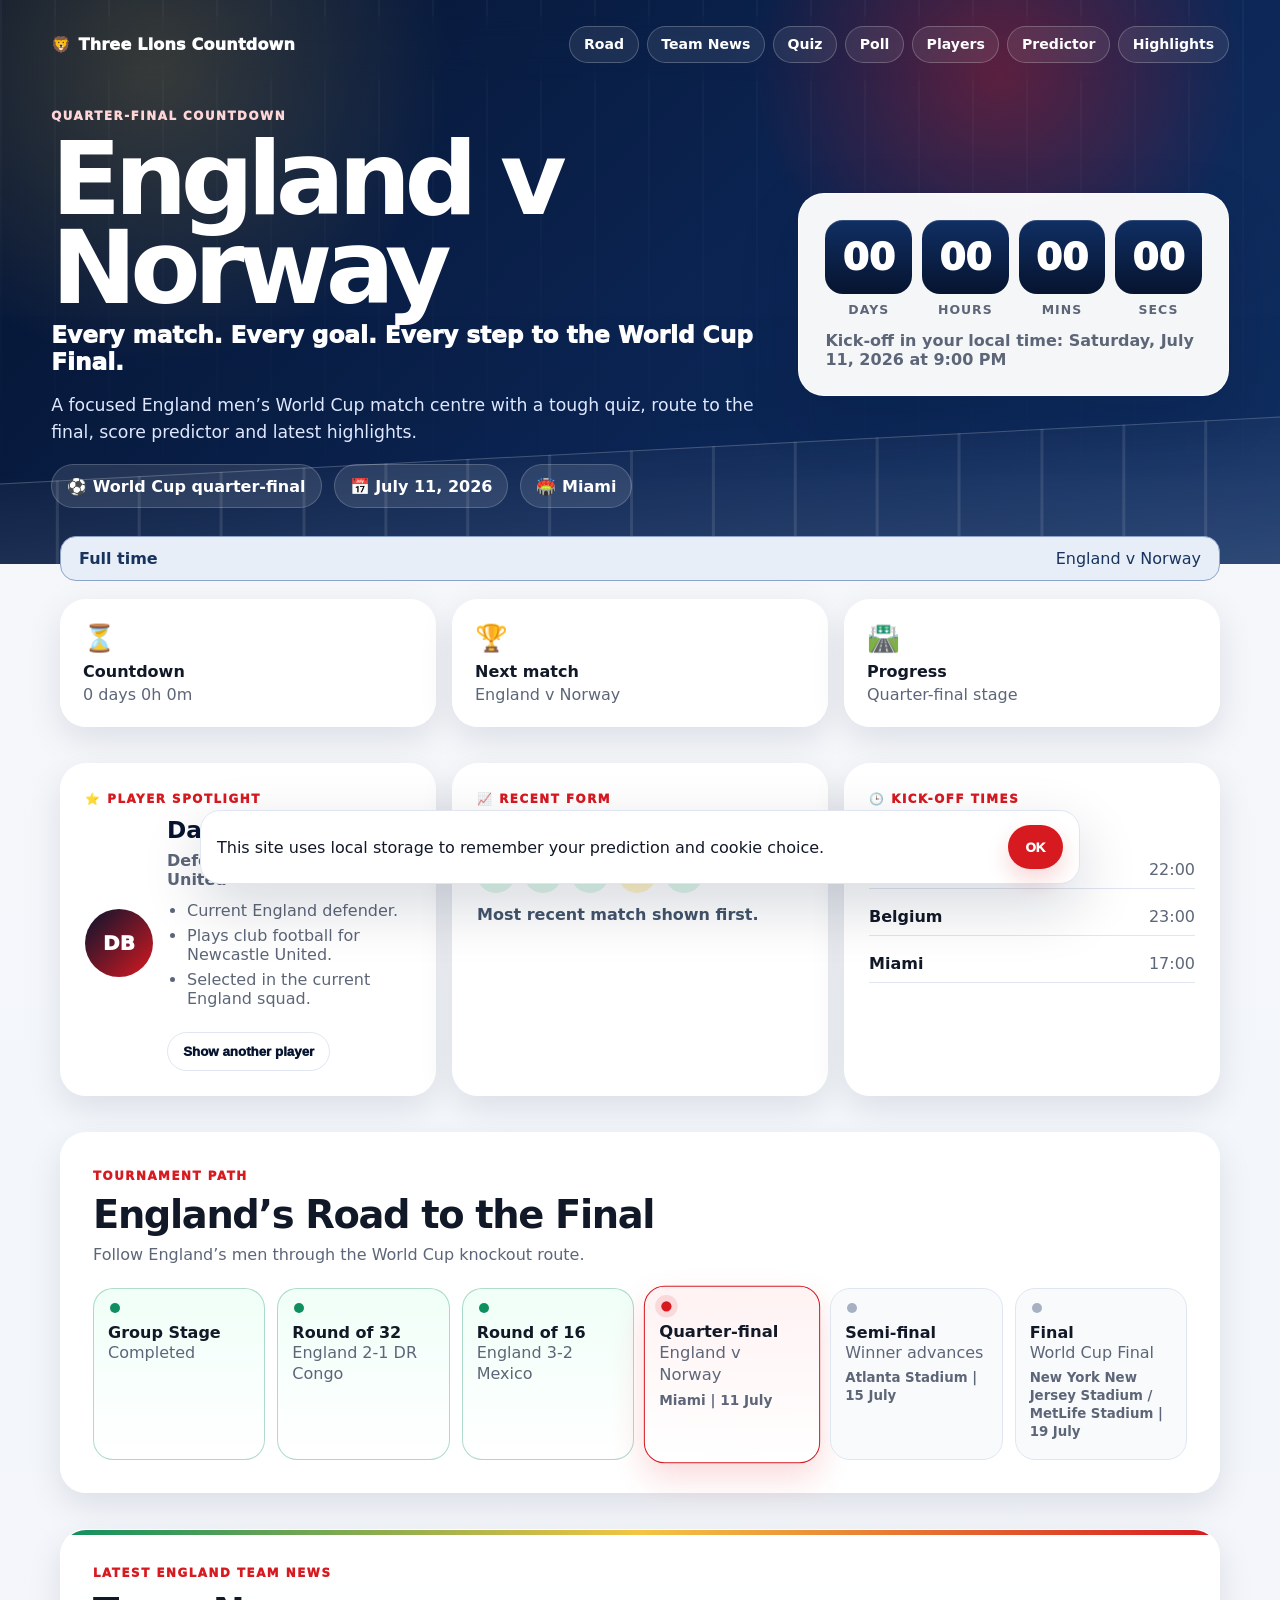
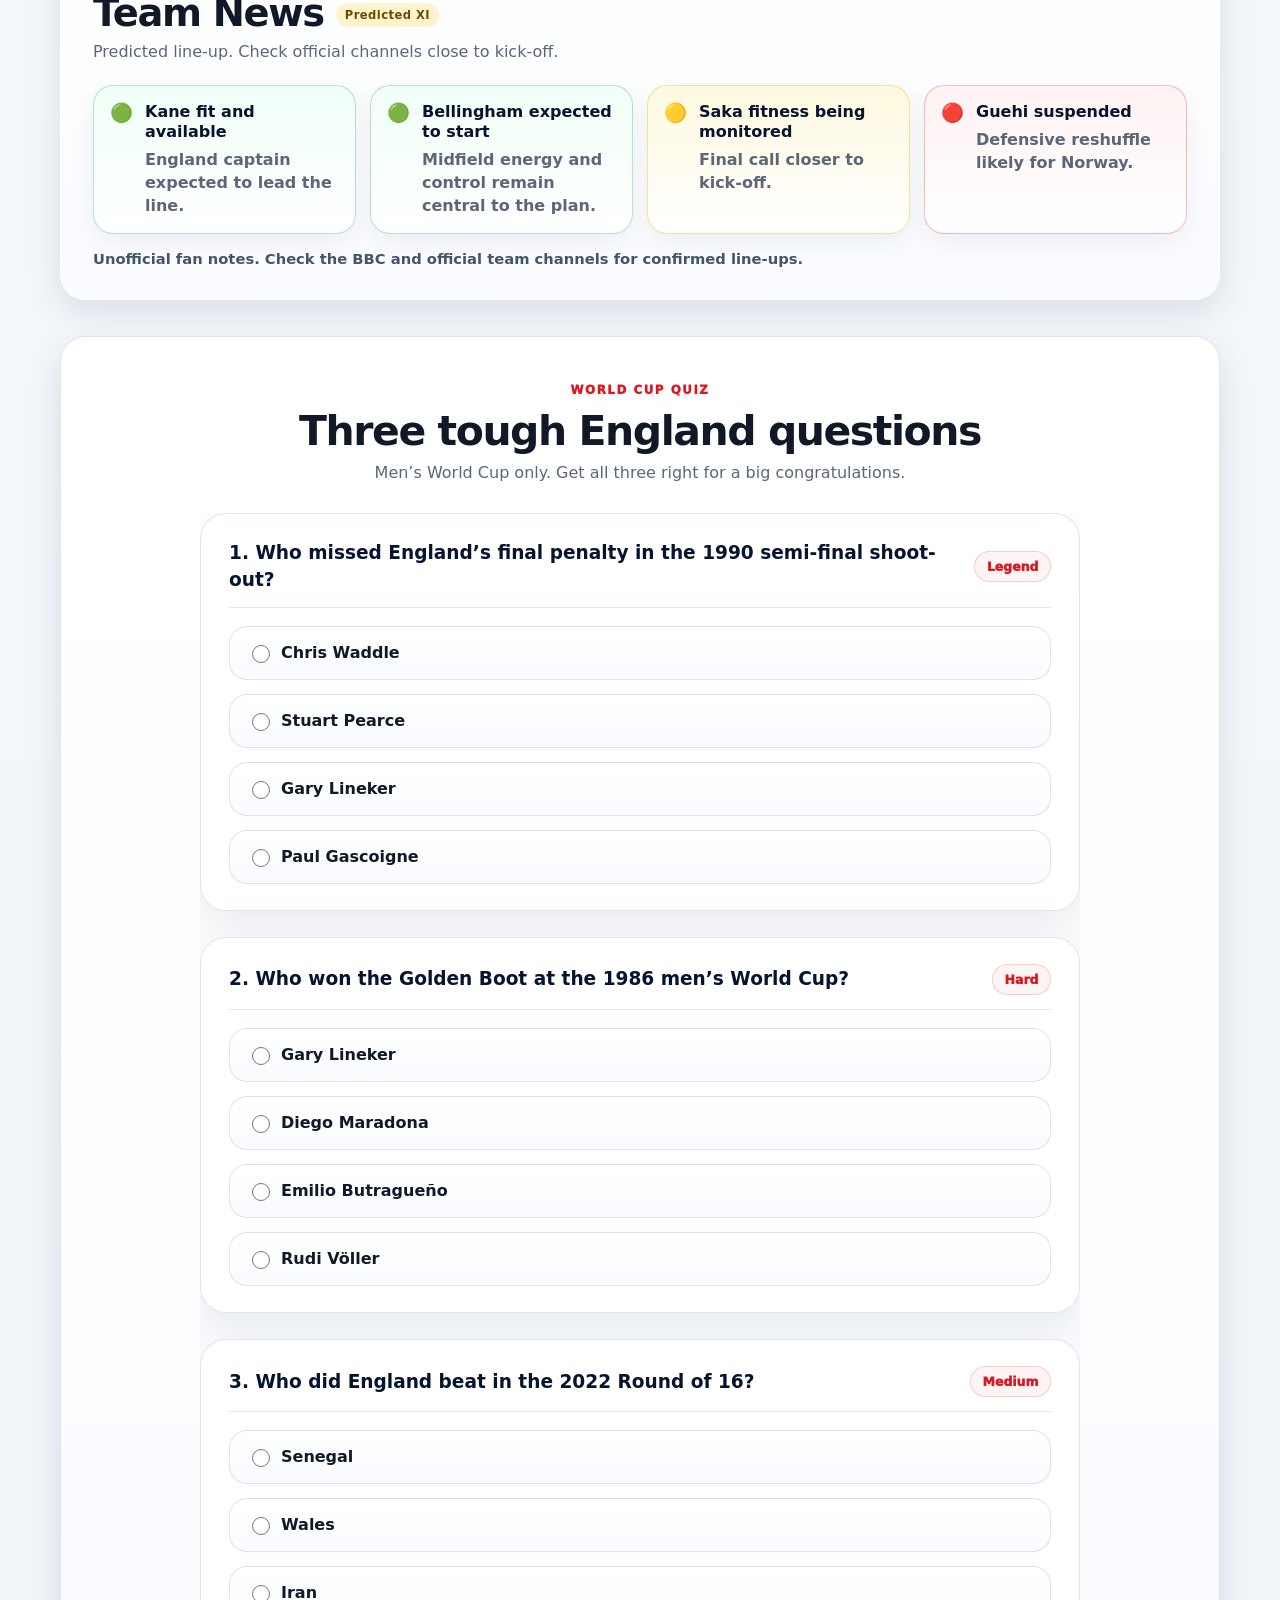
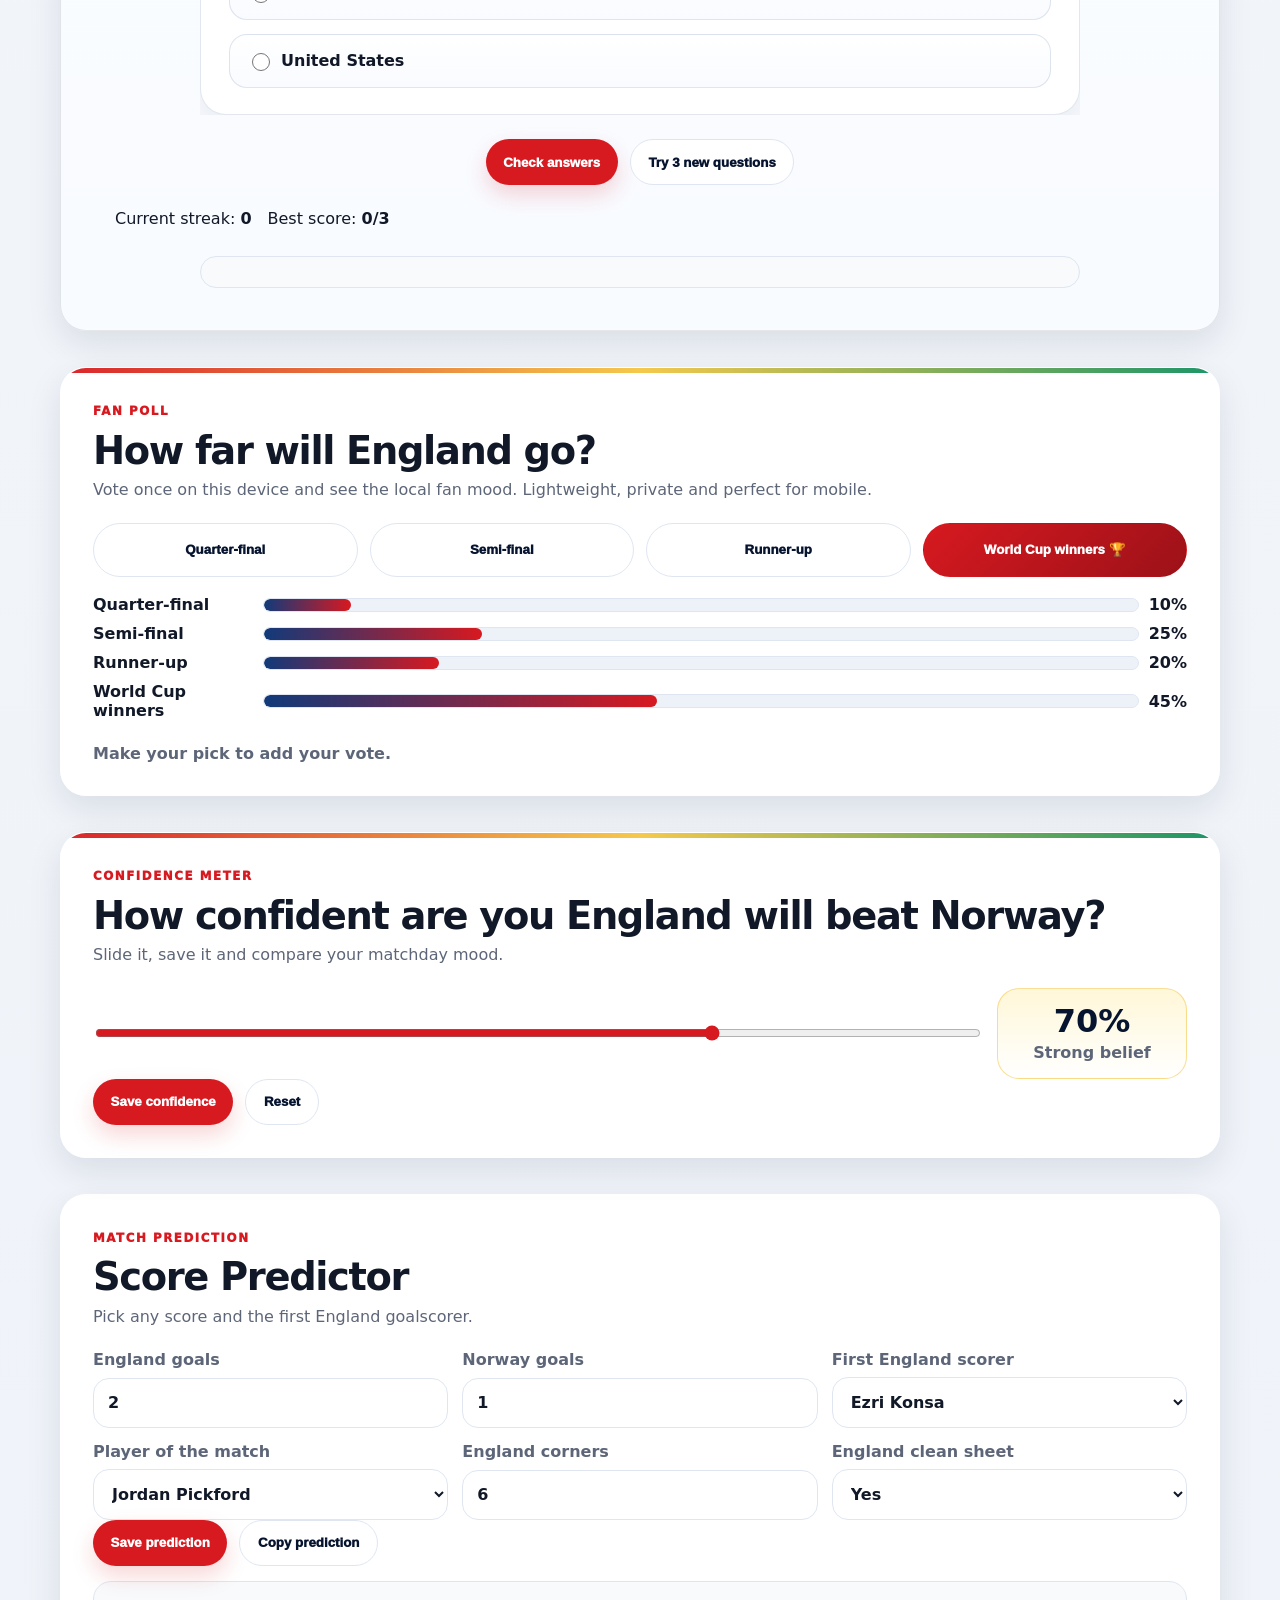
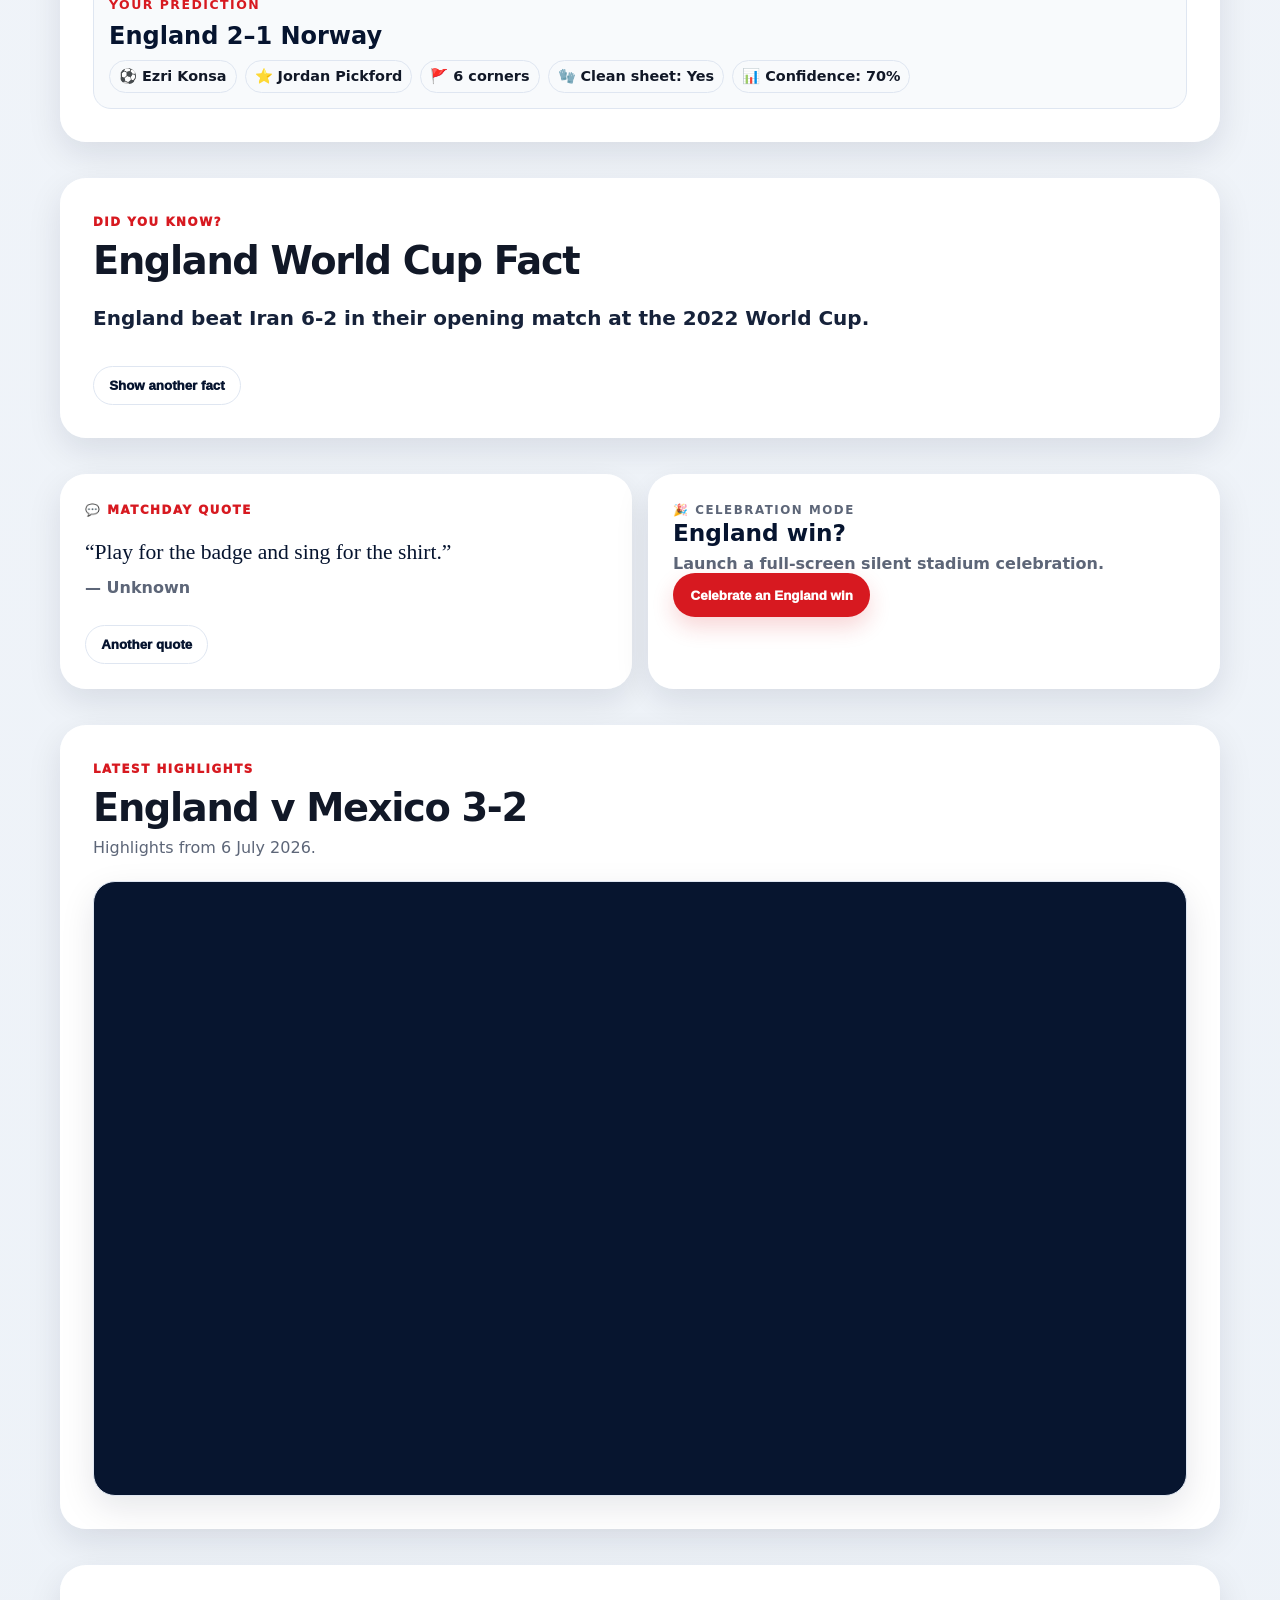
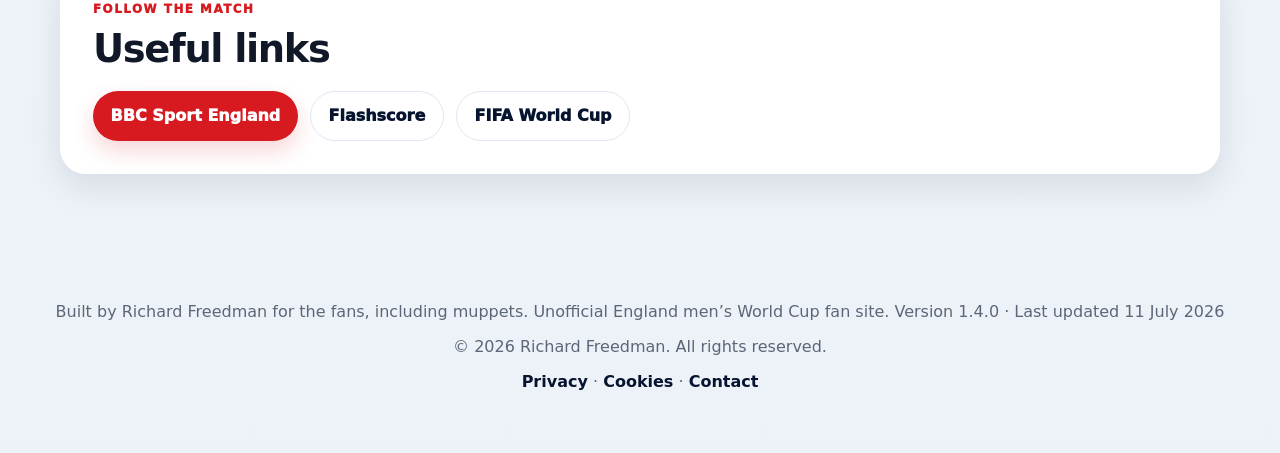
==== index.html @ 05dce046 "Add files via upload" ====
<!doctype html>
<html lang="en">
<head>
  <meta charset="utf-8" />
  <meta name="viewport" content="width=device-width, initial-scale=1, viewport-fit=cover" />
  <title>Three Lions Countdown | England Men’s World Cup Match Centre</title>
  <meta name="description" content="A fast England men’s World Cup match centre with countdown, road to the final, quiz, score predictor and official highlights." />
  <meta name="theme-color" content="#07152f" />
  <meta property="og:title" content="Three Lions Countdown" />
  <meta property="og:description" content="England men’s World Cup countdown, road to the final, quiz, score predictor and highlights." />
  <meta property="og:type" content="website" />
  <meta name="twitter:card" content="summary_large_image" />
  <meta name="keywords" content="England World Cup, Three Lions, England v Norway, World Cup countdown, England quiz" />
  <meta name="robots" content="index, follow" />
  <link rel="icon" href="favicon.svg" type="image/svg+xml">
  <link rel="stylesheet" href="style.css" />
</head>
<body>
  <a class="skip-link" href="#main">Skip to content</a>
  <div class="loader" id="loader" aria-hidden="true"><div><b>🦁 Three Lions Countdown</b><span>Loading matchday...</span></div></div>

  <header class="hero" id="top">
    <nav class="topbar" aria-label="Main navigation">
      <a class="brand" href="#top">🦁 <span>Three Lions Countdown</span></a>
      <button class="menu-toggle" id="menuToggle" aria-expanded="false" aria-controls="navLinks">Menu</button>
      <div class="nav-links" id="navLinks">
        <a href="#road">Road</a>
        <a href="#team-news">Team News</a>
        <a href="#quiz">Quiz</a>
        <a href="#fan-poll">Poll</a>
        <a href="#spotlight">Players</a>
        <a href="#predictor">Predictor</a>
        <a href="#highlights">Highlights</a>
      </div>
    </nav>
    <div class="hero-grid reveal">
      <section class="hero-copy">
        <p class="eyebrow" id="heroStage">Quarter-final countdown</p>
        <h1 id="heroMatch">England v Norway</h1>
        <p class="motto">Every match. Every goal. Every step to the World Cup Final.</p>
        <p class="lead">A focused England men’s World Cup match centre with a tough quiz, route to the final, score predictor and latest highlights.</p>
        <div class="meta-row" aria-label="Match information">
          <span id="metaCompetition">⚽ Quarter-final</span>
          <span id="metaDate">📅 11 July 2026</span>
          <span id="metaVenue">🏟️ Miami</span>
        </div>
      </section>
      <aside class="countdown-card" aria-label="Countdown to kick-off">
        <div class="countdown" id="countdown"><span>--</span><span>--</span><span>--</span><span>--</span></div>
        <div class="labels"><b>days</b><b>hours</b><b>mins</b><b>secs</b></div>
        <p id="kickoffLocal">Kick-off time loading...</p>
      </aside>
    </div>
  </header>

  <main id="main"><section id="matchStatusBanner" class="match-status-banner" aria-live="polite"><b id="matchStatusText">Match day</b><span id="matchStatusDetail">England v Norway</span></section>
    <section class="dashboard reveal" aria-label="World Cup dashboard">
      <article><span>⏳</span><b>Countdown</b><p id="dashCountdown">Loading...</p></article>
      <article><span>🏆</span><b>Next match</b><p id="dashMatch">England v Norway</p></article>
      <article><span>🛣️</span><b>Progress</b><p id="dashProgress">Quarter-final stage</p></article>
    </section>

    <section class="matchday-extras reveal" id="spotlight" aria-label="Matchday extras">
      <article class="mini-card spotlight-card">
        <p class="eyebrow">⭐ Player spotlight</p>
        <div class="spotlight-player"><div class="player-initials" id="spotlightInitials">HK</div><div class="spotlight-copy"><h2 id="spotlightName">Harry Kane</h2><p id="spotlightInfo">Captain and centre-forward.</p><ul id="spotlightFacts" class="spotlight-facts"></ul><button id="nextSpotlight" class="ghost small-btn">Show another player</button></div></div>
      </article>
      <article class="mini-card">
        <p class="eyebrow">📈 Recent form</p><h2>England’s last five</h2>
        <div class="form-row" id="recentForm" aria-label="England recent form"></div>
        <p class="small-note">Most recent match shown first.</p>
      </article>
      <article class="mini-card">
        <p class="eyebrow">🕒 Kick-off times</p><h2>Match time</h2>
        <div class="time-list"><span><b>United Kingdom</b>22:00</span><span><b>Belgium</b>23:00</span><span><b>Miami</b>17:00</span></div>
      </article>
    </section>

    <section class="card road reveal" id="road">
      <div class="section-head"><p class="eyebrow">Tournament path</p><h2>England’s Road to the Final</h2><p>Follow England’s men through the World Cup knockout route.</p></div>
      <div class="journey" id="journey"></div>
    </section>

    <section class="card team-news reveal" id="team-news">
      <div class="section-head"><p class="eyebrow">Latest England Team News</p><h2>Team News <span id="lineupBadge" class="lineup-badge predicted">Predicted XI</span></h2><p id="lineupUpdated">Quick matchday notes for England supporters.</p></div>
      <div class="news-grid" id="teamNewsList" aria-live="polite"></div>
      <p class="news-disclaimer">Unofficial fan notes. Check the BBC and official team channels for confirmed line-ups.</p>
    </section>

    <section class="card quiz reveal" id="quiz">
      <div class="section-head"><p class="eyebrow">World Cup quiz</p><h2>Three tough England questions</h2><p>Men’s World Cup only. Get all three right for a big congratulations.</p></div>
      <div id="quizContainer" class="quiz-list" aria-live="polite"></div>
      <div class="button-row"><button id="checkQuiz">Check answers</button><button id="newQuiz" class="ghost">Try 3 new questions</button></div>
      <div class="quiz-stats"><span>Current streak: <b id="quizStreak">0</b></span><span>Best score: <b id="quizBest">0/3</b></span></div><div id="quizResult" class="result" role="status"></div>
    </section>

    <section class="card poll-card reveal" id="fan-poll">
      <div class="section-head"><p class="eyebrow">Fan poll</p><h2>How far will England go?</h2><p>Vote once on this device and see the local fan mood. Lightweight, private and perfect for mobile.</p></div>
      <div class="poll-options" id="pollOptions" role="group" aria-label="How far will England go poll">
        <button type="button" class="poll-option" data-choice="Quarter-final">Quarter-final</button>
        <button type="button" class="poll-option" data-choice="Semi-final">Semi-final</button>
        <button type="button" class="poll-option" data-choice="Runner-up">Runner-up</button>
        <button type="button" class="poll-option winner" data-choice="World Cup winners">World Cup winners 🏆</button>
      </div>
      <div class="poll-results" id="pollResults" aria-live="polite"></div>
    </section>

    <section class="card confidence-card reveal" id="confidence">
      <div class="section-head"><p class="eyebrow">Confidence meter</p><h2>How confident are you England will beat Norway?</h2><p>Slide it, save it and compare your matchday mood.</p></div>
      <div class="confidence-wrap">
        <input id="confidenceSlider" type="range" min="0" max="100" value="70" aria-label="England confidence percentage">
        <div class="confidence-readout"><strong id="confidenceValue">70%</strong><span id="confidenceLabel">Strong belief</span></div>
      </div>
      <div class="button-row"><button id="saveConfidence" type="button">Save confidence</button><button id="resetConfidence" type="button" class="ghost">Reset</button></div>
    </section>

    <section class="card predictor reveal" id="predictor">
      <div class="section-head"><p class="eyebrow">Match prediction</p><h2>Score Predictor</h2><p>Pick any score and the first England goalscorer.</p></div>
      <div class="predictor-grid">
        <label>England goals<input id="engScore" type="number" min="0" max="20" value="2" inputmode="numeric"></label>
        <label>Norway goals<input id="norScore" type="number" min="0" max="20" value="1" inputmode="numeric"></label>
        <label>First England scorer<select id="firstScorer"></select></label>
        <label>Player of the match<select id="playerOfMatch"></select></label>
        <label>England corners<input id="engCorners" type="number" min="0" max="30" value="6" inputmode="numeric"></label>
        <label>England clean sheet<select id="cleanSheet"><option value="Yes">Yes</option><option value="No">No</option></select></label>
      </div>
      <div class="button-row"><button id="savePrediction">Save prediction</button><button id="copyPrediction" class="ghost">Copy prediction</button></div>
      <div class="summary prediction-card" id="predictionSummary" aria-live="polite">Make your prediction above.</div>
    </section>

    <section class="card facts reveal" id="fact"><div class="section-head"><p class="eyebrow">Did you know?</p><h2>England World Cup Fact</h2></div><p id="factText"></p><button id="newFact" class="ghost small-btn">Show another fact</button></section>

    <section class="two-card-row reveal" aria-label="Fan extras">
      <article class="mini-card quote-card"><p class="eyebrow">💬 Matchday quote</p><blockquote id="matchQuote">“Football is nothing without fans.”</blockquote><p id="quoteAttribution" class="quote-attribution">— Matt Busby</p><button id="newQuote" class="ghost small-btn">Another quote</button></article>
      <article class="mini-card celebration-mode"><p class="eyebrow">🎉 Celebration mode</p><h2>England win?</h2><p>Launch a full-screen silent stadium celebration.</p><button id="winConfetti">Celebrate an England win</button></article>
    </section>

    <section class="card highlights reveal" id="highlights">
      <div class="section-head"><p class="eyebrow">Latest highlights</p><h2 id="highlightTitle">England v Mexico 3-2</h2><p id="highlightSubtitle">Highlights from 6 July 2026.</p></div>
      <div class="video-wrap" id="videoWrap"></div>
    </section>

    <section class="card links reveal"><div class="section-head"><p class="eyebrow">Follow the match</p><h2>Useful links</h2></div><div class="cta-row"><a id="bbcLink" href="https://www.bbc.com/sport/football/teams/england" target="_blank" rel="noopener">BBC Sport England</a><a id="flashscoreLink" class="secondary" href="https://www.flashscore.com/football/" target="_blank" rel="noopener">Flashscore</a><a id="fifaLink" class="secondary" href="https://www.fifa.com/en/tournaments/mens/worldcup/canadamexicousa2026" target="_blank" rel="noopener">FIFA World Cup</a></div></section>
  </main>

  <button class="back-top" id="backTop" aria-label="Back to top">↑</button>
  <footer><p>Built by Richard Freedman for the fans, including muppets. Unofficial England men’s World Cup fan site. <span id="versionText">Version 1.0</span></p><p class="copyright">© 2026 Richard Freedman. All rights reserved.</p><p class="footer-links"><a href="privacy.html">Privacy</a> · <a href="cookies.html">Cookies</a> · <a href="contact.html">Contact</a></p></footer>
  <div class="celebration" id="celebration" role="dialog" aria-modal="true" aria-labelledby="celebrationTitle"><div class="stadium-lights"></div><div class="flag flag-left">🏴</div><div class="flag flag-right">🏴</div><div class="fireworks" aria-hidden="true"><i></i><i></i><i></i><i></i></div><div class="celebration-card"><div class="crest-burst">🦁</div><div class="big trophy-rise">🏆</div><h2 id="celebrationTitle">ENGLAND WIN!</h2><p>Three Lions roar on.</p><div class="sparkle-row">✦ ✧ ✦ ✧ ✦</div><button id="closeCelebration">Close celebration</button></div></div>
  <div class="cookie" id="cookie"><span>This site uses local storage to remember your prediction and cookie choice.</span><button id="acceptCookie">OK</button></div>
  <script>window.addEventListener('load',()=>setTimeout(()=>document.getElementById('loader')?.classList.add('hide'),1200));setTimeout(()=>document.getElementById('loader')?.classList.add('hide'),5000);</script>
  <script src="config.js"></script>
  <script src="quiz-data.js"></script>
  <script src="content-data.js"></script>
  <script src="app.js" defer></script>
</body>
</html>
---- style.css ----
:root{
  --navy:#06142f;--navy2:#0b2452;--blue:#113a7a;--red:#d71920;--gold:#f4c542;--green:#0f8f5f;
  --paper:#f5f7fb;--paper2:#edf2f8;--ink:#111827;--muted:#5d6678;--card:#ffffff;--line:#dfe6f1;
  --shadow:0 22px 60px rgba(6,20,47,.16);--soft:0 12px 34px rgba(6,20,47,.10);--radius:26px;
}
*{box-sizing:border-box}html{scroll-behavior:smooth}body{margin:0;font-family:Inter,ui-sans-serif,system-ui,-apple-system,Segoe UI,Roboto,Arial,sans-serif;background:linear-gradient(180deg,var(--paper),var(--paper2));color:var(--ink);text-rendering:optimizeLegibility;overflow-x:hidden}a{color:inherit}.skip-link{position:absolute;left:-999px;top:10px;background:#fff;color:#000;padding:10px 14px;border-radius:12px;z-index:500}.skip-link:focus{left:10px}.loader{position:fixed;inset:0;z-index:300;background:radial-gradient(circle at 50% 30%,#173b7b,var(--navy) 58%);color:#fff;display:grid;place-items:center;transition:opacity .35s ease}.loader.hide{opacity:0;pointer-events:none}.loader div{text-align:center;display:grid;gap:.5rem}.loader b{font-size:1.5rem}.loader span{color:#d8e4ff}.hero{position:relative;isolation:isolate;color:#fff;padding:16px clamp(16px,4vw,62px) 56px;background:radial-gradient(circle at 78% 12%,rgba(215,25,32,.40),transparent 22%),radial-gradient(circle at 12% 12%,rgba(244,197,66,.20),transparent 24%),linear-gradient(135deg,var(--navy),var(--navy2) 55%,#102f63);overflow:hidden}.hero:before{content:"";position:absolute;inset:0;z-index:-2;background:linear-gradient(to top,rgba(0,0,0,.25),transparent 45%),repeating-linear-gradient(90deg,rgba(255,255,255,.035) 0 2px,transparent 2px 54px);mask-image:linear-gradient(#000,transparent 86%)}.hero:after{content:"";position:absolute;left:-5%;right:-5%;bottom:-42px;height:155px;z-index:-1;background:linear-gradient(0deg,rgba(255,255,255,.13),rgba(255,255,255,.03)),repeating-linear-gradient(90deg,transparent 0 38px,rgba(255,255,255,.10) 38px 41px,transparent 41px 82px);transform:skewY(-3deg);border-top:1px solid rgba(255,255,255,.12)}.topbar{position:sticky;top:0;z-index:80;display:flex;align-items:center;justify-content:space-between;gap:16px;padding:10px 0 18px;backdrop-filter:blur(12px)}.brand{text-decoration:none;font-weight:950;letter-spacing:.2px;display:flex;align-items:center;gap:.45rem}.brand span{white-space:nowrap}.nav-links{display:flex;align-items:center;gap:8px}.nav-links a{font-size:.88rem;font-weight:900;text-decoration:none;padding:.58rem .85rem;border-radius:999px;border:1px solid rgba(255,255,255,.22);background:rgba(255,255,255,.08);transition:.18s}.nav-links a:hover{background:rgba(255,255,255,.18);transform:translateY(-1px)}.menu-toggle{display:none;border:1px solid rgba(255,255,255,.2);background:rgba(255,255,255,.10);color:#fff;box-shadow:none;padding:.65rem .85rem}.hero-grid{display:grid;grid-template-columns:minmax(0,1.25fr) minmax(290px,.75fr);gap:30px;align-items:stretch;position:relative;z-index:3}.hero-copy{padding-top:24px}.eyebrow{display:inline-block;margin:0 0 .55rem;text-transform:uppercase;letter-spacing:.13em;font-size:.74rem;font-weight:950;color:var(--red)}.hero .eyebrow{color:#ffd6d8}.hero h1{margin:.15rem 0 .55rem;font-size:clamp(2.65rem,8vw,6.8rem);line-height:.87;letter-spacing:-.065em}.motto{margin:0 0 .45rem;font-weight:950;font-size:clamp(1.05rem,2.2vw,1.45rem)}.lead{max-width:750px;color:#dfe8ff;font-size:1.08rem;line-height:1.58}.meta-row,.cta-row,.button-row{display:flex;gap:12px;flex-wrap:wrap}.meta-row span{background:rgba(255,255,255,.11);border:1px solid rgba(255,255,255,.18);border-radius:999px;padding:.74rem .94rem;font-weight:800}.countdown-card,.card,.dashboard article{background:rgba(255,255,255,.96);color:var(--ink);border-radius:var(--radius);box-shadow:var(--shadow);border:1px solid rgba(255,255,255,.75)}.countdown-card{padding:26px;align-self:center}.countdown{display:grid;grid-template-columns:repeat(4,1fr);gap:10px}.countdown span{display:grid;place-items:center;min-height:74px;border-radius:18px;background:linear-gradient(180deg,#102f63,#06142f);color:#fff;font-weight:950;font-size:clamp(1.6rem,4vw,2.35rem);font-variant-numeric:tabular-nums;box-shadow:inset 0 1px 0 rgba(255,255,255,.16)}.labels{display:grid;grid-template-columns:repeat(4,1fr);gap:10px;text-align:center;margin-top:8px;color:var(--muted);font-size:.78rem;text-transform:uppercase;letter-spacing:.08em}.countdown-card p{margin:.9rem 0 0;color:var(--muted);font-weight:700}main{width:min(1160px,calc(100% - 32px));margin:-28px auto 60px;position:relative;z-index:8}.dashboard{display:grid;grid-template-columns:repeat(3,1fr);gap:16px;margin-bottom:18px}.dashboard article{padding:22px;box-shadow:var(--soft)}.dashboard span{font-size:1.65rem}.dashboard b{display:block;margin:.45rem 0 .25rem}.dashboard p{margin:0;color:var(--muted)}.card{padding:clamp(20px,3vw,32px);margin:18px 0;box-shadow:var(--soft)}.section-head{margin-bottom:20px}.section-head h2{margin:.05rem 0 .35rem;font-size:clamp(1.55rem,3vw,2.45rem);letter-spacing:-.035em}.section-head p:last-child{margin:.2rem 0 0;color:var(--muted);line-height:1.55}.journey{display:grid;grid-template-columns:repeat(6,1fr);gap:12px}.journey div{position:relative;padding:18px 14px;border-radius:20px;background:#f8fafc;border:1px solid var(--line);min-height:118px}.journey div:before{content:"";position:absolute;left:16px;top:14px;width:10px;height:10px;border-radius:999px;background:#a7b1c2}.journey .done{border-color:rgba(15,143,95,.32);background:linear-gradient(180deg,#f0fff8,#fff)}.journey .done:before{background:var(--green)}.journey .live{border-color:rgba(215,25,32,.38);background:linear-gradient(180deg,#fff2f3,#fff)}.journey .live:before{background:var(--red);box-shadow:0 0 0 6px rgba(215,25,32,.12)}.journey b{display:block;margin-top:16px}.journey span,.journey small{display:block;color:var(--muted);line-height:1.35}.journey small{margin-top:6px;font-weight:800}.quiz-list{display:grid;gap:16px}.question{padding:18px;border:1px solid var(--line);border-radius:22px;background:#fbfcff}.q-head{display:flex;justify-content:space-between;gap:12px;align-items:flex-start}.q-head strong{font-size:1.02rem;line-height:1.35}.badge{flex:0 0 auto;border-radius:999px;padding:.35rem .6rem;background:#eef2ff;color:var(--blue);font-size:.78rem;font-weight:950}.options{display:grid;grid-template-columns:repeat(2,minmax(0,1fr));gap:10px;margin-top:14px}.option{display:flex;align-items:center;gap:8px;padding:12px;border:1px solid var(--line);border-radius:15px;background:#fff;cursor:pointer;transition:.16s}.option:hover{transform:translateY(-1px);box-shadow:0 8px 18px rgba(6,20,47,.07)}.option input{accent-color:var(--red)}.reviewed .option.correct{border-color:rgba(15,143,95,.45);background:#effdf7}.reviewed .option.wrong{border-color:rgba(215,25,32,.48);background:#fff0f1}.explanation{display:none;margin:12px 0 0;color:var(--muted);line-height:1.5}.reviewed .explanation{display:block}.result,.summary{margin-top:15px;border-radius:18px;background:#f8fafc;border:1px solid var(--line);padding:15px;font-weight:850}.predictor-grid{display:grid;grid-template-columns:repeat(3,1fr);gap:14px}.predictor-grid label{display:grid;gap:8px;font-weight:900;color:var(--muted)}input,select{width:100%;border:1px solid var(--line);border-radius:16px;padding:14px;font:inherit;background:#fff;color:var(--ink)}button,.cta-row a{border:0;border-radius:999px;background:var(--red);color:#fff;padding:.9rem 1.1rem;font-weight:950;text-decoration:none;cursor:pointer;box-shadow:0 10px 22px rgba(215,25,32,.18);transition:transform .18s,box-shadow .18s,background .18s}button:hover,.cta-row a:hover{transform:translateY(-1px);box-shadow:0 14px 30px rgba(6,20,47,.16)}button.ghost,.cta-row .secondary{background:#fff;color:var(--navy);border:1px solid var(--line);box-shadow:none}.small-btn{padding:.68rem .95rem;margin-top:12px}.facts #factText{font-size:1.25rem;line-height:1.55;font-weight:850;color:#16223a}.video-wrap{position:relative;overflow:hidden;border-radius:22px;background:#07152f;border:1px solid var(--line);box-shadow:var(--soft);aspect-ratio:16/9}.video-wrap iframe{position:absolute;inset:0;width:100%;height:100%;border:0}.links .cta-row a{display:inline-flex;align-items:center;justify-content:center}.back-top{position:fixed;right:18px;bottom:88px;z-index:70;width:44px;height:44px;border-radius:999px;padding:0;display:none}.back-top.show{display:block}.cookie{position:fixed;left:18px;right:18px;bottom:16px;z-index:90;display:flex;align-items:center;justify-content:space-between;gap:14px;max-width:880px;margin:auto;background:#fff;border:1px solid var(--line);box-shadow:var(--shadow);border-radius:20px;padding:14px 16px}.cookie.hide{display:none}.celebration{position:fixed;inset:0;z-index:200;display:none;place-items:center;background:rgba(6,20,47,.72);backdrop-filter:blur(8px);padding:18px}.celebration.show{display:grid}.celebration-card{background:linear-gradient(180deg,#fff7d8,#fff);border:1px solid rgba(244,197,66,.6);border-radius:32px;box-shadow:var(--shadow);padding:34px;text-align:center;max-width:460px}.celebration-card .big{font-size:4rem}.celebration-card h2{font-size:2rem;margin:.2rem 0;color:var(--navy)}footer{text-align:center;color:var(--muted);padding:34px 18px 46px}.reveal{opacity:0;transform:translateY(14px);transition:opacity .5s ease,transform .5s ease}.reveal.in{opacity:1;transform:none}@media (prefers-reduced-motion:reduce){*{scroll-behavior:auto!important;transition:none!important;animation:none!important}.reveal{opacity:1;transform:none}}@media (max-width:900px){.hero-grid{grid-template-columns:1fr}.countdown-card{max-width:560px}.dashboard{grid-template-columns:1fr}.journey{grid-template-columns:repeat(2,1fr)}.predictor-grid{grid-template-columns:1fr}.options{grid-template-columns:1fr}.nav-links{display:none;position:absolute;right:0;top:58px;min-width:210px;flex-direction:column;align-items:stretch;background:rgba(6,20,47,.94);border:1px solid rgba(255,255,255,.16);border-radius:18px;padding:10px}.nav-links.open{display:flex}.menu-toggle{display:inline-flex}.hero h1{letter-spacing:-.055em}}@media (max-width:560px){body{background:#f6f8fc}.hero{padding-left:16px;padding-right:16px}.brand span{font-size:.92rem}.hero h1{font-size:3rem}.lead{font-size:1rem}.meta-row span{width:100%;border-radius:18px}.countdown-card{padding:18px;border-radius:22px}.countdown{gap:6px}.countdown span{min-height:58px;font-size:1.35rem;border-radius:14px}.labels{gap:6px;font-size:.65rem}main{width:calc(100% - 22px);margin-top:-18px}.card{border-radius:22px;padding:18px}.journey{grid-template-columns:1fr}.q-head{display:grid}.button-row{display:grid}.button-row button,.cta-row a{width:100%}.cookie{display:grid}.topbar{padding-bottom:10px}.section-head h2{font-size:1.55rem}}
.footer-links a{color:var(--navy);font-weight:850;text-decoration:none}.footer-links a:hover{text-decoration:underline}


/* Version 2 polish: mobile quiz fix, poll and confidence slider */
.poll-card,.confidence-card{position:relative;overflow:hidden}.poll-card:before,.confidence-card:before{content:"";position:absolute;inset:0 0 auto;height:5px;background:linear-gradient(90deg,var(--red),var(--gold),var(--green));opacity:.95}.poll-options{display:grid;grid-template-columns:repeat(4,minmax(0,1fr));gap:12px}.poll-option{width:100%;min-height:54px;white-space:normal;line-height:1.18;border:1px solid var(--line);background:#fff;color:var(--navy);box-shadow:none}.poll-option.winner{background:linear-gradient(135deg,var(--red),#9c1118);color:#fff;border-color:transparent}.poll-option.selected{outline:3px solid rgba(244,197,66,.55);transform:translateY(-1px)}.poll-results{display:grid;gap:10px;margin-top:18px}.poll-row{display:grid;grid-template-columns:minmax(104px,160px) 1fr auto;align-items:center;gap:10px;font-weight:900}.poll-bar{height:14px;background:#edf2f8;border-radius:999px;overflow:hidden;border:1px solid var(--line)}.poll-fill{height:100%;width:0;background:linear-gradient(90deg,var(--blue),var(--red));border-radius:999px;transition:width .35s ease}.poll-note{margin:14px 0 0;color:var(--muted);font-weight:800}.confidence-wrap{display:grid;grid-template-columns:1fr minmax(130px,190px);gap:18px;align-items:center}.confidence-wrap input[type=range]{padding:0;accent-color:var(--red);height:34px}.confidence-readout{display:grid;place-items:center;text-align:center;background:linear-gradient(180deg,#fff7d8,#fff);border:1px solid rgba(244,197,66,.55);border-radius:22px;padding:16px}.confidence-readout strong{font-size:2rem;color:var(--navy);line-height:1}.confidence-readout span{margin-top:6px;color:var(--muted);font-weight:900}.question,.option,.option span,.q-head strong{min-width:0;overflow-wrap:anywhere;word-break:normal}.option{align-items:flex-start}.option span{line-height:1.35}.quiz-list{max-width:100%;overflow:hidden}.card{max-width:100%}@media (hover:hover){.card:hover{box-shadow:0 16px 42px rgba(6,20,47,.12)}}@media (max-width:900px){.poll-options{grid-template-columns:repeat(2,minmax(0,1fr))}.confidence-wrap{grid-template-columns:1fr}.poll-row{grid-template-columns:1fr}.poll-row > span:last-child{justify-self:start}.poll-bar{height:16px}}@media (max-width:560px){html,body{max-width:100%;overflow-x:hidden}.quiz .section-head,.question,.options,.option{max-width:100%}.question{padding:14px;border-radius:18px}.q-head{gap:8px}.q-head strong{font-size:.98rem;line-height:1.35}.badge{width:max-content}.options{grid-template-columns:1fr!important;gap:9px}.option{width:100%;white-space:normal;padding:12px 11px;border-radius:14px}.option input{width:auto;flex:0 0 auto;margin-top:.12rem}.button-row{gap:10px}.poll-options{grid-template-columns:1fr}.poll-option{min-height:52px}.confidence-readout strong{font-size:1.7rem}.footer-links{line-height:1.9}}

/* Version 1.1 Team News + final responsive polish */
.team-news{position:relative;overflow:hidden;background:linear-gradient(180deg,#ffffff,#f9fbff)}
.team-news:before{content:"";position:absolute;left:0;right:0;top:0;height:5px;background:linear-gradient(90deg,var(--green),var(--gold),var(--red))}
.team-news code{background:#eef2f8;border:1px solid var(--line);border-radius:8px;padding:.12rem .35rem;font-size:.92em}
.news-grid{display:grid;grid-template-columns:repeat(4,minmax(0,1fr));gap:14px}
.news-item{display:grid;grid-template-columns:auto 1fr;gap:12px;align-items:flex-start;padding:16px;border:1px solid var(--line);border-radius:20px;background:#fff;box-shadow:0 8px 24px rgba(6,20,47,.06);min-width:0}
.news-item.green{border-color:rgba(15,143,95,.28);background:linear-gradient(180deg,#f1fff8,#fff)}
.news-item.amber{border-color:rgba(244,197,66,.5);background:linear-gradient(180deg,#fff9df,#fff)}
.news-item.red{border-color:rgba(215,25,32,.28);background:linear-gradient(180deg,#fff2f3,#fff)}
.news-icon{font-size:1.15rem;line-height:1.2}
.news-item b{display:block;color:var(--navy);line-height:1.25;overflow-wrap:anywhere}
.news-item p{margin:.35rem 0 0;color:var(--muted);line-height:1.45;font-weight:750}
.news-disclaimer{margin:16px 0 0;color:var(--muted);font-size:.92rem;font-weight:800}
@media (min-width:901px){main{display:grid;grid-template-columns:1fr;gap:0}.card{scroll-margin-top:18px}.team-news + .quiz{margin-top:18px}}
@media (max-width:1100px){.news-grid{grid-template-columns:repeat(2,minmax(0,1fr))}}
@media (max-width:560px){.news-grid{grid-template-columns:1fr}.news-item{border-radius:17px;padding:14px}.team-news code{display:inline-block;margin-top:4px}.section-head p:last-child{font-size:.96rem}.hero{min-height:auto;padding-bottom:74px}.hero-copy,.countdown-card{width:100%}.nav-links a{padding:.72rem .9rem}.dashboard article{border-radius:20px}.cta-row{display:grid;grid-template-columns:1fr;gap:10px}.links .cta-row a{width:100%}}

/* v1.2 final quiz desktop polish: cleaner spacing on desktop, mobile preserved */
@media (min-width:901px){
  .quiz.card{padding:clamp(28px,3.4vw,42px);background:linear-gradient(180deg,#ffffff 0%,#f8fbff 100%);border:1px solid rgba(6,20,47,.10)}
  .quiz .section-head{text-align:center;max-width:820px;margin:0 auto 28px}
  .quiz .section-head h2{font-size:clamp(2rem,3.2vw,3rem)}
  .quiz-list{max-width:880px;margin:0 auto;gap:26px}
  .question{padding:26px 28px;border-radius:26px;background:#fff;box-shadow:0 16px 42px rgba(6,20,47,.08);border-color:rgba(17,58,122,.12)}
  .q-head{align-items:center;gap:18px;padding-bottom:14px;border-bottom:1px solid var(--line)}
  .q-head strong{font-size:1.16rem;line-height:1.42;color:var(--navy)}
  .badge{font-size:.78rem;padding:.44rem .72rem;background:#fff4f4;color:var(--red);border:1px solid rgba(215,25,32,.18)}
  .options{grid-template-columns:1fr;gap:14px;margin-top:18px}
  .option{min-height:54px;padding:15px 17px;border-radius:18px;font-weight:850;background:linear-gradient(180deg,#fff,#f9fbff);border-color:rgba(17,58,122,.13)}
  .option:hover{transform:translateY(-2px);box-shadow:0 12px 26px rgba(6,20,47,.10);border-color:rgba(215,25,32,.28)}
  .option input{width:18px;height:18px;flex:0 0 auto}
  .explanation{padding-top:12px;border-top:1px dashed var(--line)}
  .quiz .button-row{max-width:880px;margin:24px auto 0;justify-content:center}
  .quiz .result{max-width:880px;margin:18px auto 0;text-align:center;font-size:1.02rem}
}

/* v1.3 matchday enhancements */
.matchday-extras,.two-card-row{display:grid;grid-template-columns:repeat(3,minmax(0,1fr));gap:16px;margin:18px 0}.two-card-row{grid-template-columns:repeat(2,minmax(0,1fr))}.mini-card{background:rgba(255,255,255,.96);border:1px solid rgba(255,255,255,.75);border-radius:var(--radius);box-shadow:var(--soft);padding:24px;min-width:0}.mini-card h2{margin:.1rem 0 .5rem;color:var(--navy);font-size:1.45rem}.spotlight-player{display:flex;gap:14px;align-items:center}.player-initials{width:68px;height:68px;border-radius:50%;display:grid;place-items:center;flex:0 0 auto;background:linear-gradient(135deg,var(--navy),var(--red));color:#fff;font-weight:950;font-size:1.25rem}.spotlight-player p,.small-note,.celebration-mode p{margin:.25rem 0 0;color:var(--muted);font-weight:750}.form-row{display:flex;gap:9px;flex-wrap:wrap;margin:12px 0}.form-badge{width:38px;height:38px;border-radius:50%;display:grid;place-items:center;font-weight:950}.form-badge.w{background:#dff7ea;color:#087447}.form-badge.d{background:#fff3c8;color:#765b00}.form-badge.l{background:#ffe1e3;color:#a0161c}.time-list{display:grid;gap:9px}.time-list span{display:flex;justify-content:space-between;gap:12px;padding:9px 0;border-bottom:1px solid var(--line);color:var(--muted)}.time-list b{color:var(--ink)}.quote-card blockquote{margin:10px 0 14px;font-family:Georgia,serif;font-size:1.35rem;line-height:1.5;color:var(--navy)}.predictor-grid{grid-template-columns:repeat(3,minmax(0,1fr))}@media(max-width:900px){.matchday-extras{grid-template-columns:1fr}.two-card-row{grid-template-columns:1fr}.predictor-grid{grid-template-columns:1fr 1fr}}@media(max-width:560px){.mini-card{padding:18px;border-radius:22px}.predictor-grid{grid-template-columns:1fr}.spotlight-player{align-items:flex-start}}

/* Version 1.4 professional fan edition */
.match-status-banner{display:flex;justify-content:space-between;gap:12px;align-items:center;padding:12px 18px;margin:0 0 18px;border-radius:16px;background:#fff3cd;border:1px solid #e5c85a;color:#5f4c00}.match-status-banner[data-status="live-now"]{background:#ffe3e3;border-color:#df3131;color:#8d1111}.match-status-banner[data-status="full-time"]{background:#e7eef8;border-color:#8ba3c7;color:#18345e}.lineup-badge{display:inline-flex;vertical-align:middle;padding:5px 9px;border-radius:999px;font-size:.72rem;letter-spacing:.04em}.lineup-badge.predicted{background:#fff3cd;color:#665000}.lineup-badge.confirmed{background:#dff5e8;color:#075f35}.spotlight-copy{min-width:0}.spotlight-facts{margin:12px 0;padding-left:20px;color:var(--muted);display:grid;gap:6px}.quote-attribution{font-weight:800;color:var(--muted);margin-top:-4px}.quiz-stats{display:flex;gap:16px;flex-wrap:wrap;margin:14px 0;padding:10px 12px;border-radius:12px;background:var(--soft)}.prediction-card{display:grid;gap:10px;text-align:left}.prediction-card strong{font-size:1.5rem;color:var(--navy)}.prediction-kicker{font-size:.78rem;text-transform:uppercase;letter-spacing:.12em;font-weight:900;color:var(--red)}.prediction-details{display:flex;flex-wrap:wrap;gap:8px}.prediction-details span{padding:7px 9px;border-radius:999px;background:var(--soft);border:1px solid var(--line);font-size:.9rem}.journey .live{transform:scale(1.025);box-shadow:0 14px 32px rgba(227,27,35,.16);border-color:var(--red)}
.celebration{overflow:hidden;background:radial-gradient(circle at 50% 65%,rgba(255,255,255,.26),transparent 32%),linear-gradient(180deg,rgba(3,14,39,.98),rgba(8,40,90,.98));}.celebration-card{position:relative;z-index:4;max-width:620px;padding:36px;border:2px solid rgba(255,255,255,.65);box-shadow:0 0 80px rgba(255,255,255,.3),0 25px 80px rgba(0,0,0,.55);background:linear-gradient(145deg,rgba(255,255,255,.98),rgba(236,243,255,.94))}.celebration-card h2{font-size:clamp(2.8rem,10vw,6.2rem);line-height:.9;color:#e31b23;text-shadow:0 5px 0 #fff,0 10px 28px rgba(227,27,35,.35)}.crest-burst{font-size:4rem;animation:crestPulse 1.2s infinite alternate}.trophy-rise{font-size:6rem;animation:trophyRise 1.4s ease both}.sparkle-row{font-size:2rem;color:#e2b121;letter-spacing:.25em}.stadium-lights{position:absolute;inset:-10%;background:repeating-conic-gradient(from 0deg,transparent 0 10deg,rgba(255,255,255,.15) 11deg 13deg,transparent 14deg 30deg);animation:lightsSpin 12s linear infinite}.flag{position:absolute;top:18%;font-size:7rem;z-index:3;filter:drop-shadow(0 12px 18px rgba(0,0,0,.4));animation:flagWave 1s ease-in-out infinite alternate}.flag-left{left:5%;transform:rotate(-12deg)}.flag-right{right:5%;transform:scaleX(-1) rotate(-12deg)}.fireworks i{position:absolute;width:12px;height:12px;border-radius:50%;box-shadow:0 -55px #fff,39px -39px #e31b23,55px 0 #fff,39px 39px #e2b121,0 55px #fff,-39px 39px #e31b23,-55px 0 #fff,-39px -39px #e2b121;animation:firework 1.6s infinite}.fireworks i:nth-child(1){left:18%;top:25%}.fireworks i:nth-child(2){right:18%;top:20%;animation-delay:.35s}.fireworks i:nth-child(3){left:25%;bottom:18%;animation-delay:.7s}.fireworks i:nth-child(4){right:25%;bottom:22%;animation-delay:1s}.confetti-piece{position:fixed;top:-40px;z-index:260;pointer-events:none;animation:confettiFall 3.8s linear forwards;color:#fff;text-shadow:0 0 8px #e31b23}.celebrating{overflow:hidden}@keyframes trophyRise{from{transform:translateY(80px) scale(.5);opacity:0}to{transform:none;opacity:1}}@keyframes crestPulse{to{transform:scale(1.18) rotate(4deg)}}@keyframes lightsSpin{to{transform:rotate(360deg)}}@keyframes flagWave{to{transform:rotate(8deg) scale(1.08)}}@keyframes firework{0%{transform:scale(.2);opacity:0}35%{opacity:1}100%{transform:scale(1.5);opacity:0}}@keyframes confettiFall{to{transform:translateY(112vh) rotate(900deg);opacity:.15}}
button:focus-visible,a:focus-visible,input:focus-visible,select:focus-visible{outline:4px solid #f3c84b;outline-offset:3px}.small-note,.news-disclaimer{color:#44546b}
@media(max-width:650px){.match-status-banner{align-items:flex-start;flex-direction:column}.flag{font-size:4rem;top:8%}.celebration-card{margin:14px;padding:24px}.prediction-details{display:grid}.spotlight-player{align-items:flex-start}}
@media(prefers-reduced-motion:reduce){*,*::before,*::after{animation-duration:.001ms!important;animation-iteration-count:1!important;scroll-behavior:auto!important}.fireworks,.stadium-lights,.flag{display:none}.reveal{opacity:1!important;transform:none!important}}
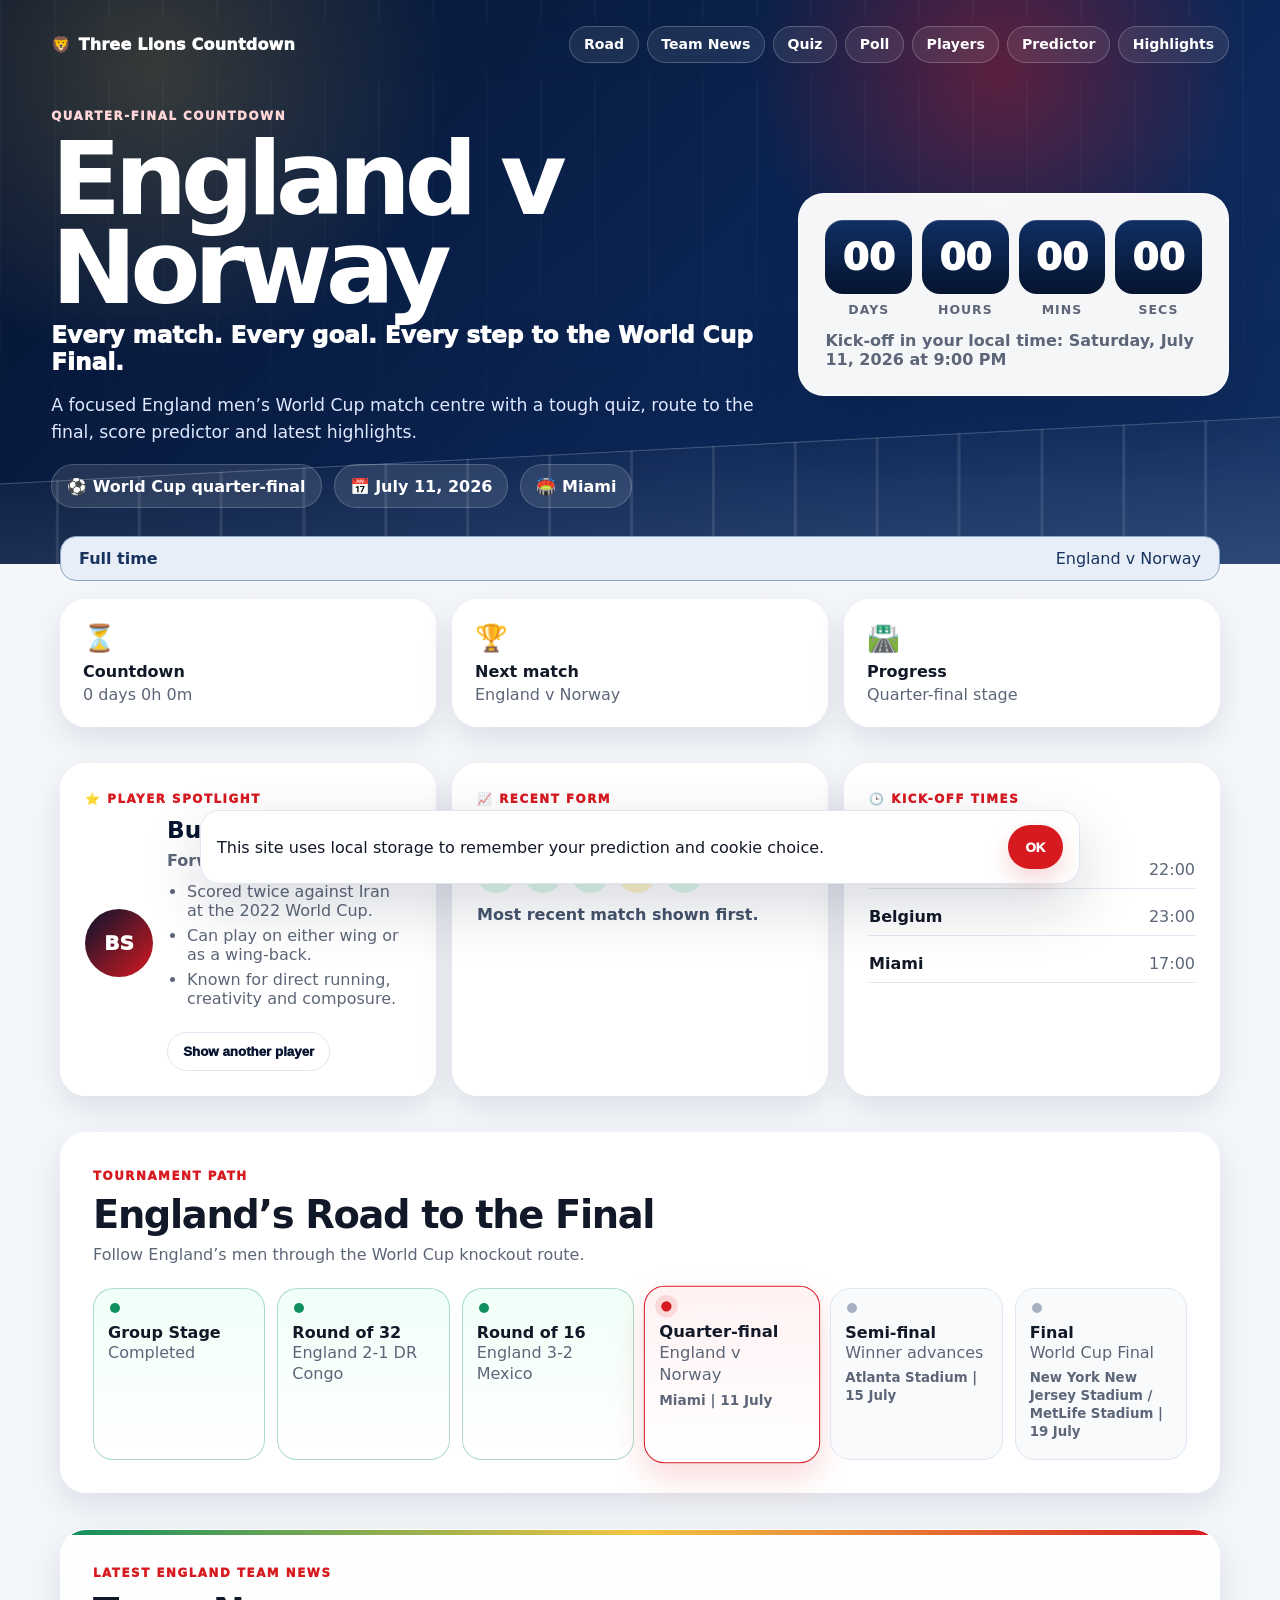
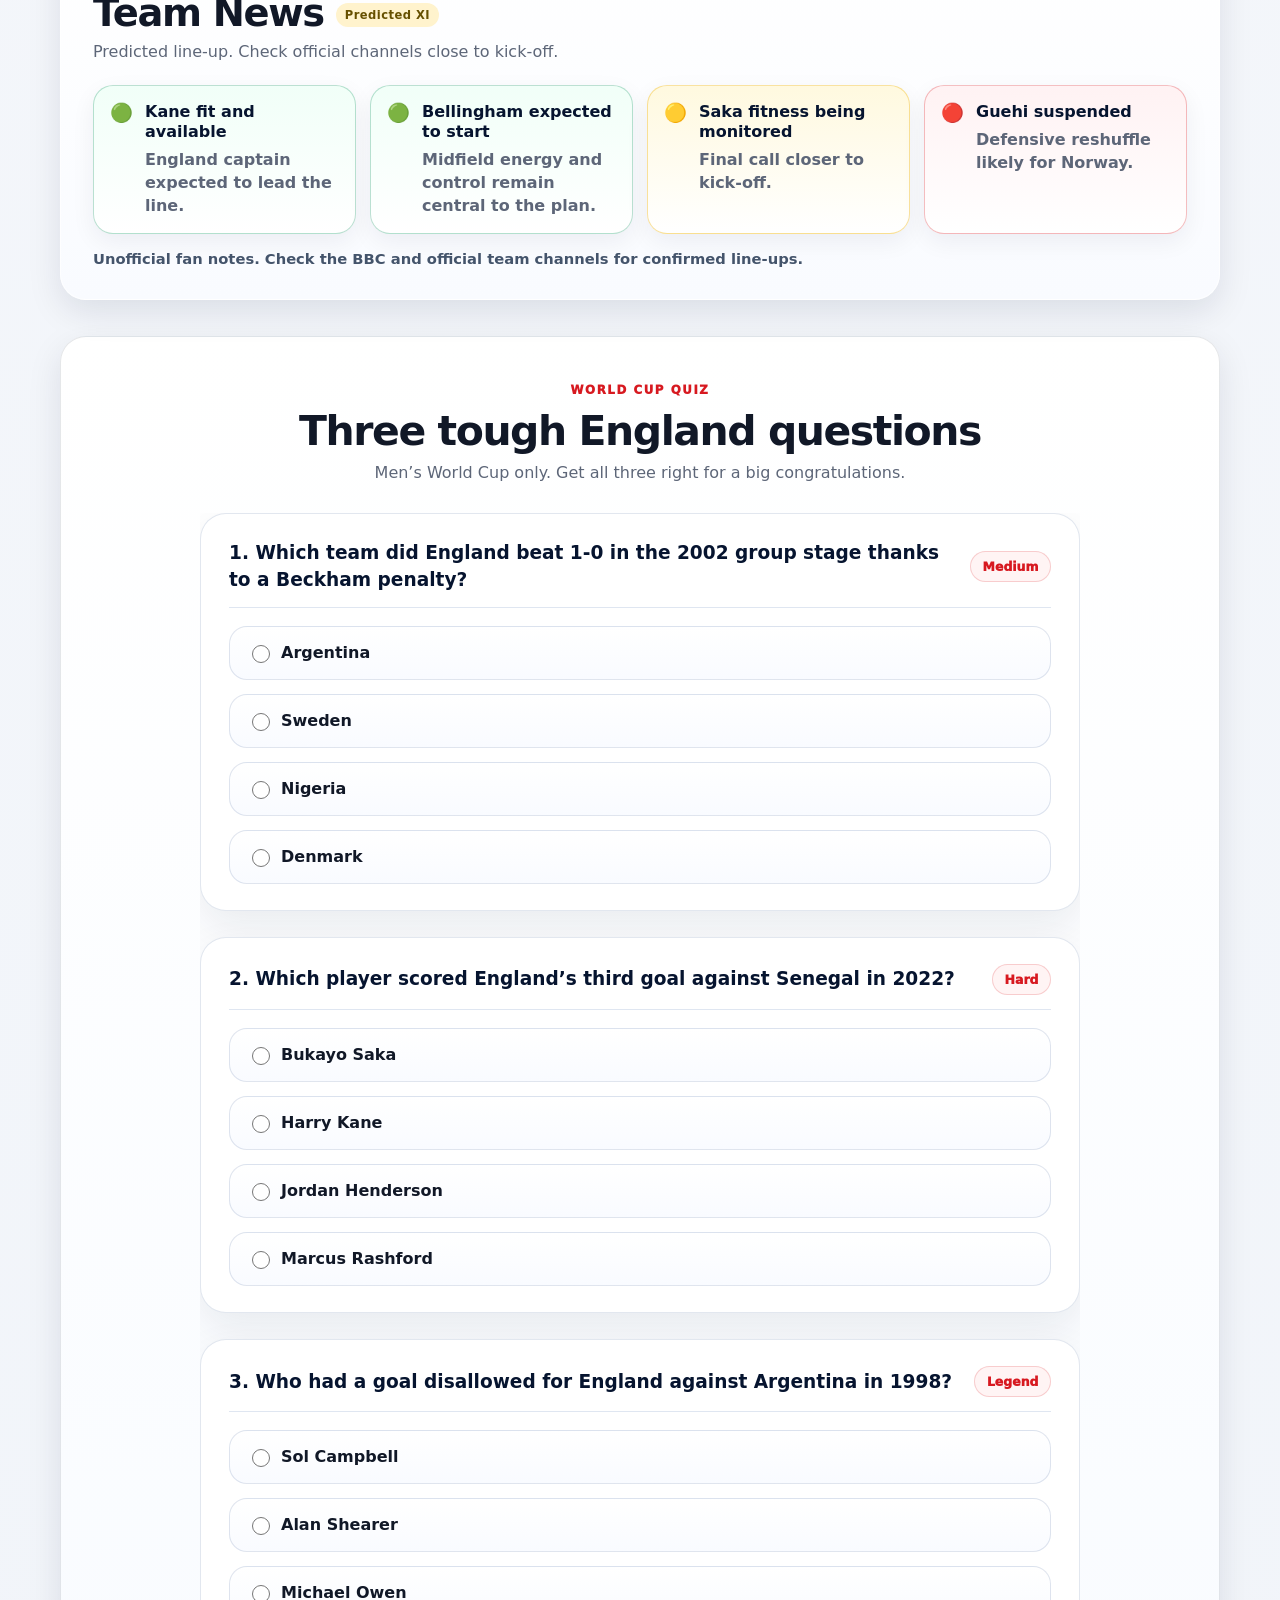
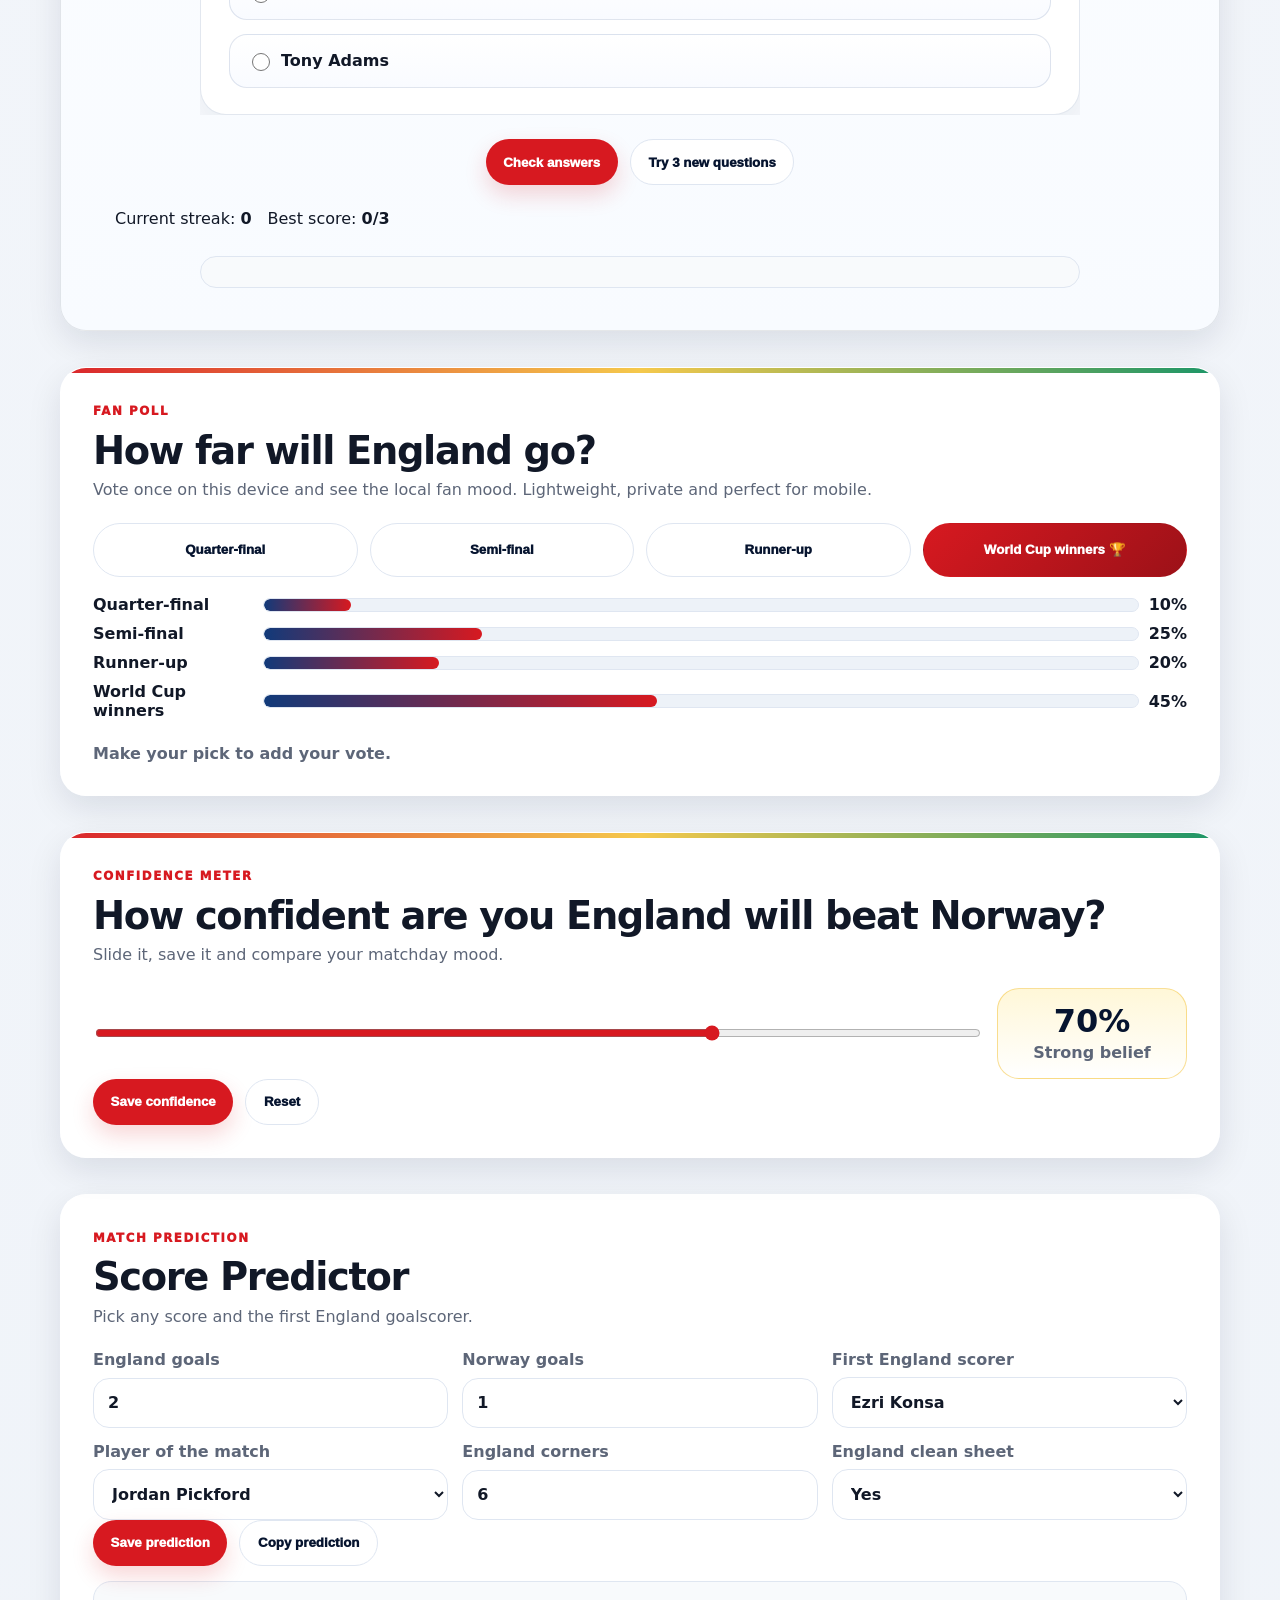
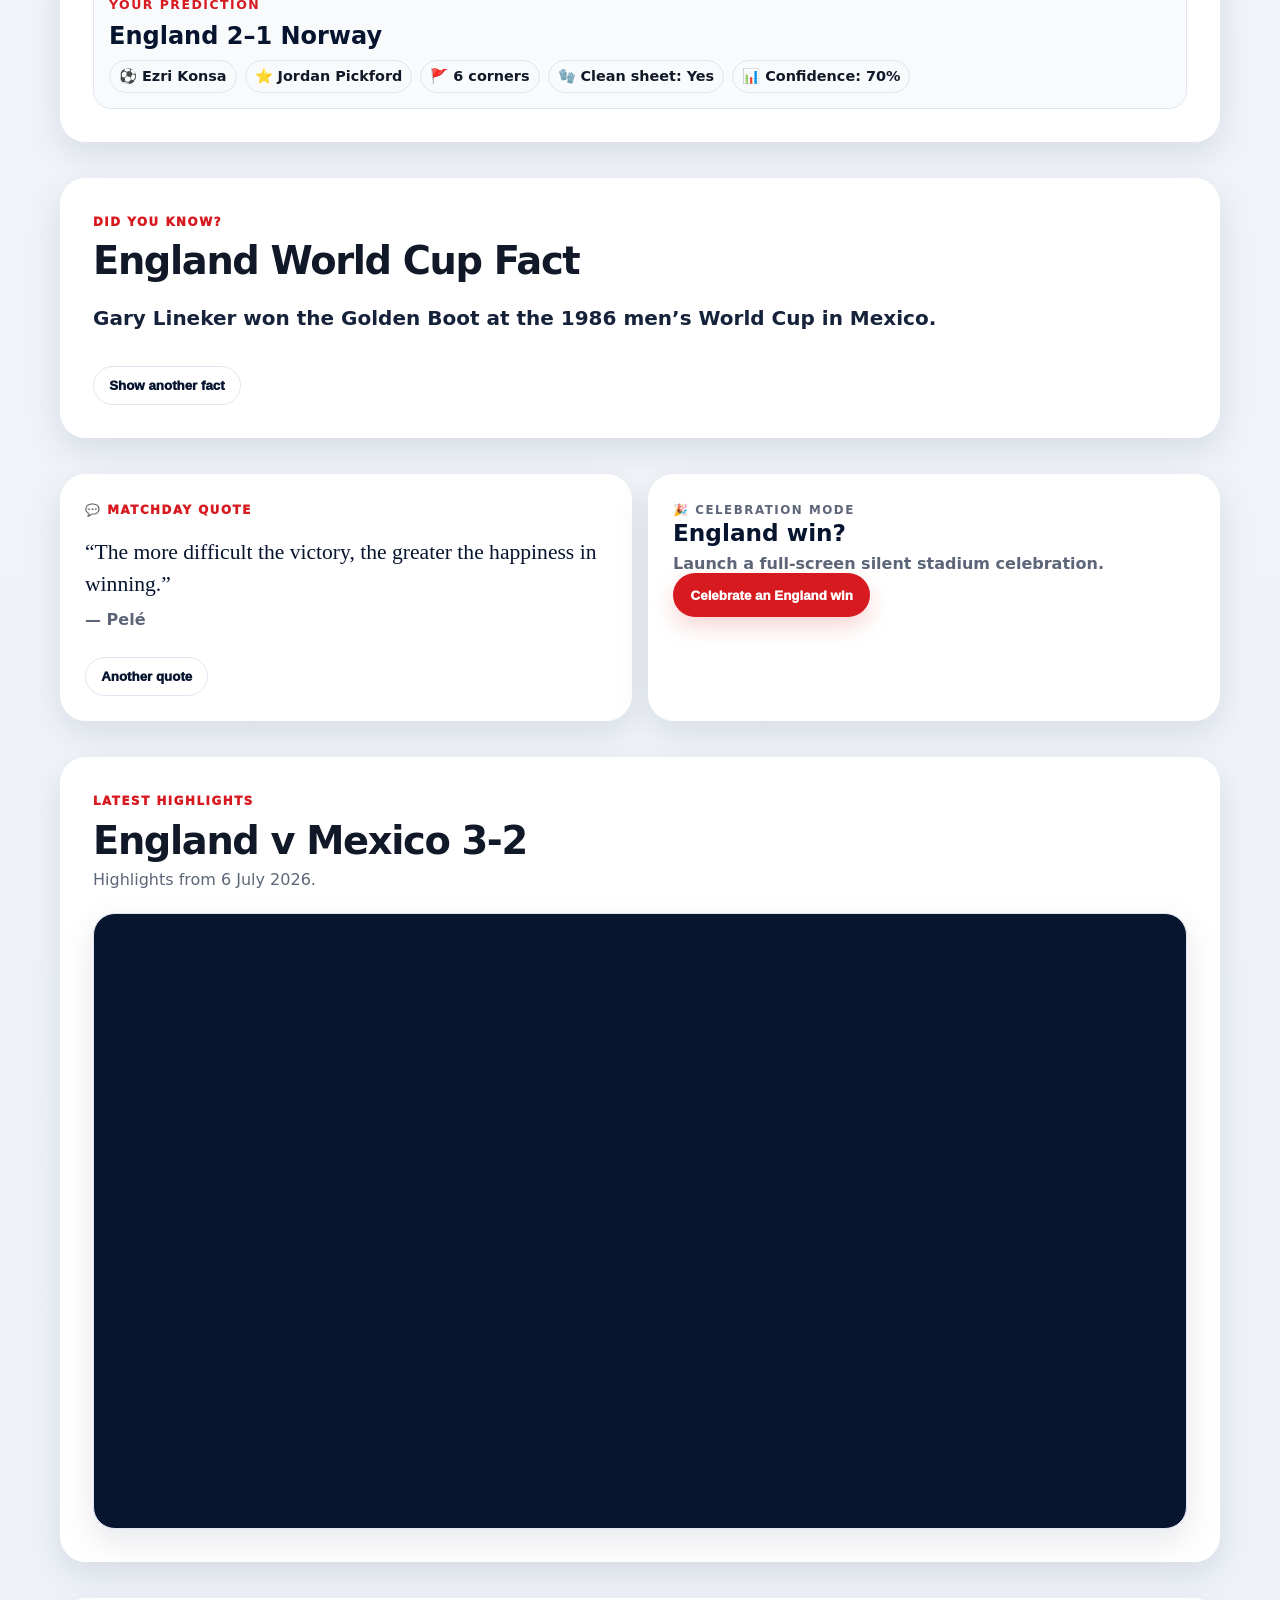
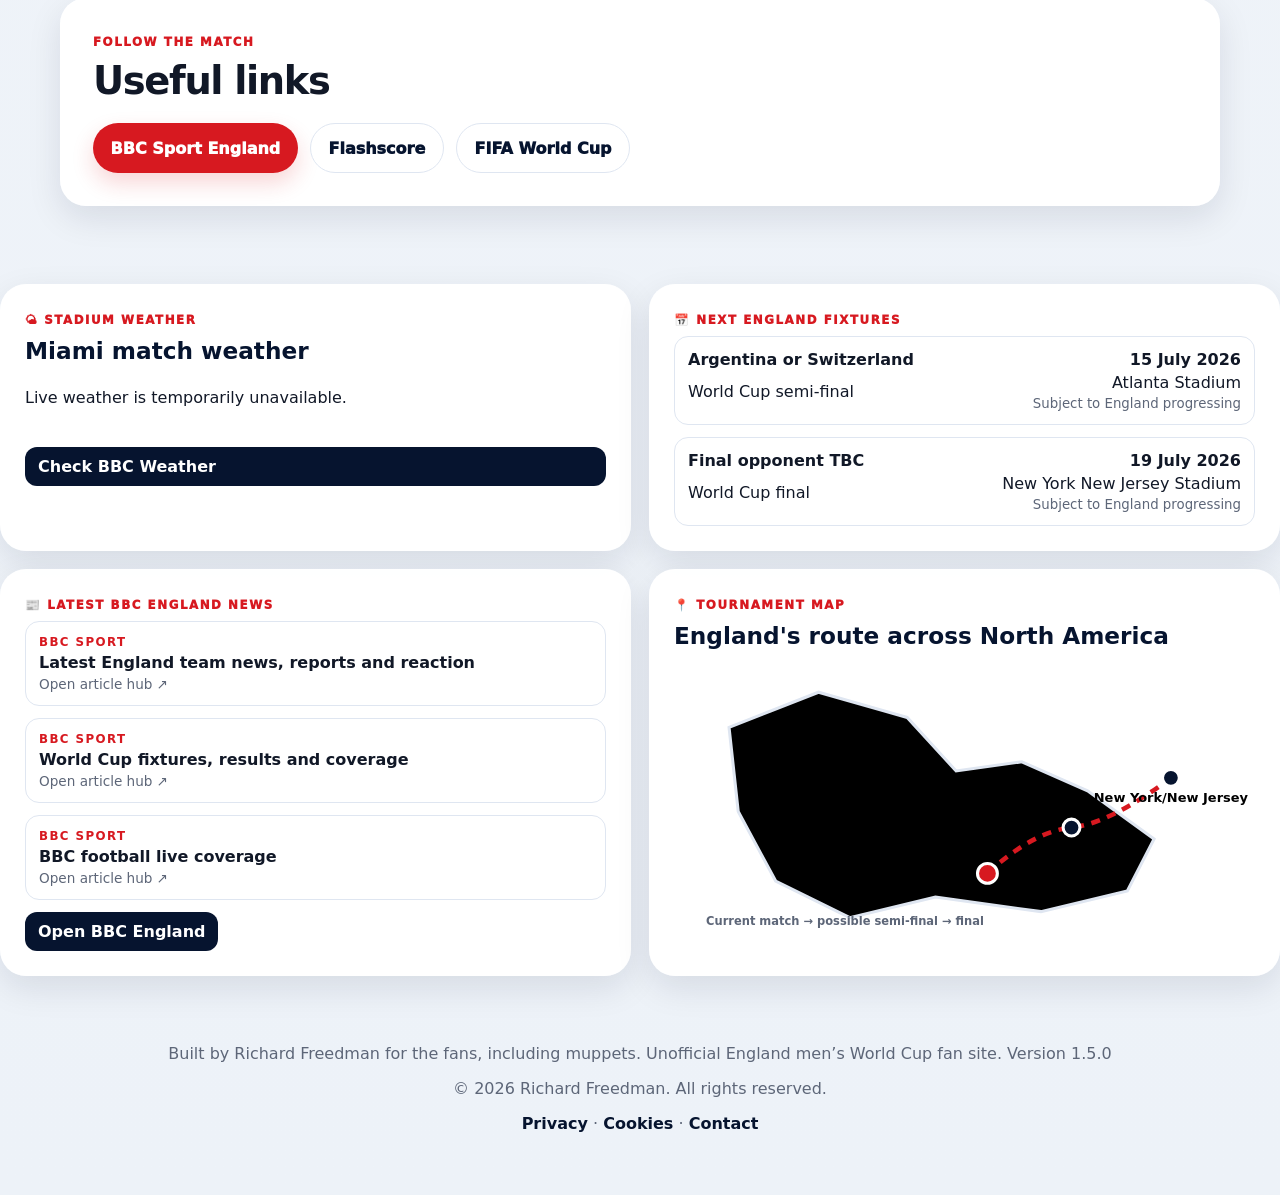
==== commit d487e250: "Add files via upload" ====
--- a/index.html
+++ b/index.html
@@ -144,6 +144,39 @@
   </main>
 
   <button class="back-top" id="backTop" aria-label="Back to top">↑</button>
+
+    <section class="feature-grid reveal" id="live-info" aria-label="Live match information">
+      <article class="mini-card weather-card">
+        <p class="eyebrow">🌤 Stadium weather</p>
+        <h2 id="weatherTitle">Miami match weather</h2>
+        <div id="weatherPanel" class="weather-panel" aria-live="polite"><p>Loading match-day weather…</p></div>
+      </article>
+      <article class="mini-card fixtures-card">
+        <p class="eyebrow">📅 Next England fixtures</p>
+        <div id="nextFixtures" class="fixtures-list"></div>
+      </article>
+    </section>
+
+    <section class="feature-grid reveal" aria-label="News and tournament map">
+      <article class="mini-card bbc-card">
+        <p class="eyebrow">📰 Latest BBC England news</p>
+        <div id="bbcHeadlines" class="headline-list"></div>
+        <a class="button-link" target="_blank" rel="noopener" href="https://www.bbc.com/sport/football/teams/england">Open BBC England</a>
+      </article>
+      <article class="mini-card map-card" id="tournament-map">
+        <p class="eyebrow">📍 Tournament map</p>
+        <h2>England's route across North America</h2>
+        <svg class="tournament-map" viewBox="0 0 760 360" role="img" aria-label="Stylised tournament map showing England's current match in Miami and possible route to Atlanta and New York New Jersey">
+          <path class="map-land" d="M72 79l117-46 116 33 64 70 86-12 86 38 87 63-35 68-113 27-138-19-112 27-97-48-49-91z"/>
+          <path class="route-line" d="M410 270 Q470 215 520 210 T650 145"/>
+          <g class="map-stop current"><circle cx="410" cy="270" r="13"/><text x="410" y="304">Miami</text></g>
+          <g class="map-stop"><circle cx="520" cy="210" r="11"/><text x="520" y="242">Atlanta</text></g>
+          <g class="map-stop"><circle cx="650" cy="145" r="11"/><text x="650" y="177">New York/New Jersey</text></g>
+          <text class="map-label" x="42" y="338">Current match → possible semi-final → final</text>
+        </svg>
+      </article>
+    </section>
+
   <footer><p>Built by Richard Freedman for the fans, including muppets. Unofficial England men’s World Cup fan site. <span id="versionText">Version 1.0</span></p><p class="copyright">© 2026 Richard Freedman. All rights reserved.</p><p class="footer-links"><a href="privacy.html">Privacy</a> · <a href="cookies.html">Cookies</a> · <a href="contact.html">Contact</a></p></footer>
   <div class="celebration" id="celebration" role="dialog" aria-modal="true" aria-labelledby="celebrationTitle"><div class="stadium-lights"></div><div class="flag flag-left">🏴</div><div class="flag flag-right">🏴</div><div class="fireworks" aria-hidden="true"><i></i><i></i><i></i><i></i></div><div class="celebration-card"><div class="crest-burst">🦁</div><div class="big trophy-rise">🏆</div><h2 id="celebrationTitle">ENGLAND WIN!</h2><p>Three Lions roar on.</p><div class="sparkle-row">✦ ✧ ✦ ✧ ✦</div><button id="closeCelebration">Close celebration</button></div></div>
   <div class="cookie" id="cookie"><span>This site uses local storage to remember your prediction and cookie choice.</span><button id="acceptCookie">OK</button></div>
--- a/style.css
+++ b/style.css
@@ -55,3 +55,9 @@
 button:focus-visible,a:focus-visible,input:focus-visible,select:focus-visible{outline:4px solid #f3c84b;outline-offset:3px}.small-note,.news-disclaimer{color:#44546b}
 @media(max-width:650px){.match-status-banner{align-items:flex-start;flex-direction:column}.flag{font-size:4rem;top:8%}.celebration-card{margin:14px;padding:24px}.prediction-details{display:grid}.spotlight-player{align-items:flex-start}}
 @media(prefers-reduced-motion:reduce){*,*::before,*::after{animation-duration:.001ms!important;animation-iteration-count:1!important;scroll-behavior:auto!important}.fireworks,.stadium-lights,.flag{display:none}.reveal{opacity:1!important;transform:none!important}}
+
+
+/* Version 1.5 additions */
+.feature-grid{display:grid;grid-template-columns:1fr 1fr;gap:18px;margin:18px 0}.weather-panel,.fixtures-list,.headline-list{display:grid;gap:12px}.weather-main{display:flex;justify-content:space-between;align-items:baseline;gap:16px;padding:15px;border-radius:16px;background:linear-gradient(135deg,var(--soft),var(--card));border:1px solid var(--line)}.weather-main strong{font-size:1.35rem;color:var(--navy)}.weather-stats{display:grid;grid-template-columns:repeat(3,1fr);gap:8px}.weather-stats span{padding:10px;border-radius:12px;background:var(--soft);text-align:center}.weather-panel small,.fixture-item small{color:var(--muted)}.fixture-item{display:grid;grid-template-columns:1fr 1fr;gap:14px;padding:13px;border:1px solid var(--line);border-radius:14px;background:var(--soft)}.fixture-item div{display:grid;gap:4px}.fixture-item div:last-child{text-align:right}.headline-list a{display:grid;gap:4px;padding:13px;border:1px solid var(--line);border-radius:14px;background:var(--soft);text-decoration:none;color:var(--text)}.headline-list a:hover{transform:translateY(-2px);border-color:var(--red)}.headline-list span{font-size:.74rem;text-transform:uppercase;letter-spacing:.12em;color:var(--red);font-weight:900}.headline-list em{font-style:normal;color:var(--muted);font-size:.85rem}.button-link{display:inline-flex;margin-top:12px;padding:10px 13px;border-radius:12px;background:var(--navy);color:#fff!important;text-decoration:none;font-weight:850}.tournament-map{width:100%;height:auto;margin-top:10px}.map-land{fill:var(--soft);stroke:var(--line);stroke-width:4}.route-line{fill:none;stroke:var(--red);stroke-width:6;stroke-dasharray:12 10;animation:routeMove 1.5s linear infinite}.map-stop circle{fill:var(--navy);stroke:#fff;stroke-width:4}.map-stop.current circle{fill:var(--red);animation:mapPulse 1.2s infinite alternate}.map-stop text,.map-label{fill:var(--text);font-size:17px;font-weight:850;text-anchor:middle}.map-label{text-anchor:start;font-size:15px;fill:var(--muted)}@keyframes routeMove{to{stroke-dashoffset:-22}}@keyframes mapPulse{to{r:17}}[data-theme="dark"] .headline-list a,[data-theme="dark"] .fixture-item,[data-theme="dark"] .weather-main{box-shadow:inset 0 0 0 1px rgba(255,255,255,.03)}
+@media(max-width:760px){.feature-grid{grid-template-columns:1fr}.weather-stats{grid-template-columns:1fr 1fr 1fr}.fixture-item{grid-template-columns:1fr}.fixture-item div:last-child{text-align:left}}
+@media(max-width:450px){.weather-stats{grid-template-columns:1fr}.weather-main{align-items:flex-start;flex-direction:column}}
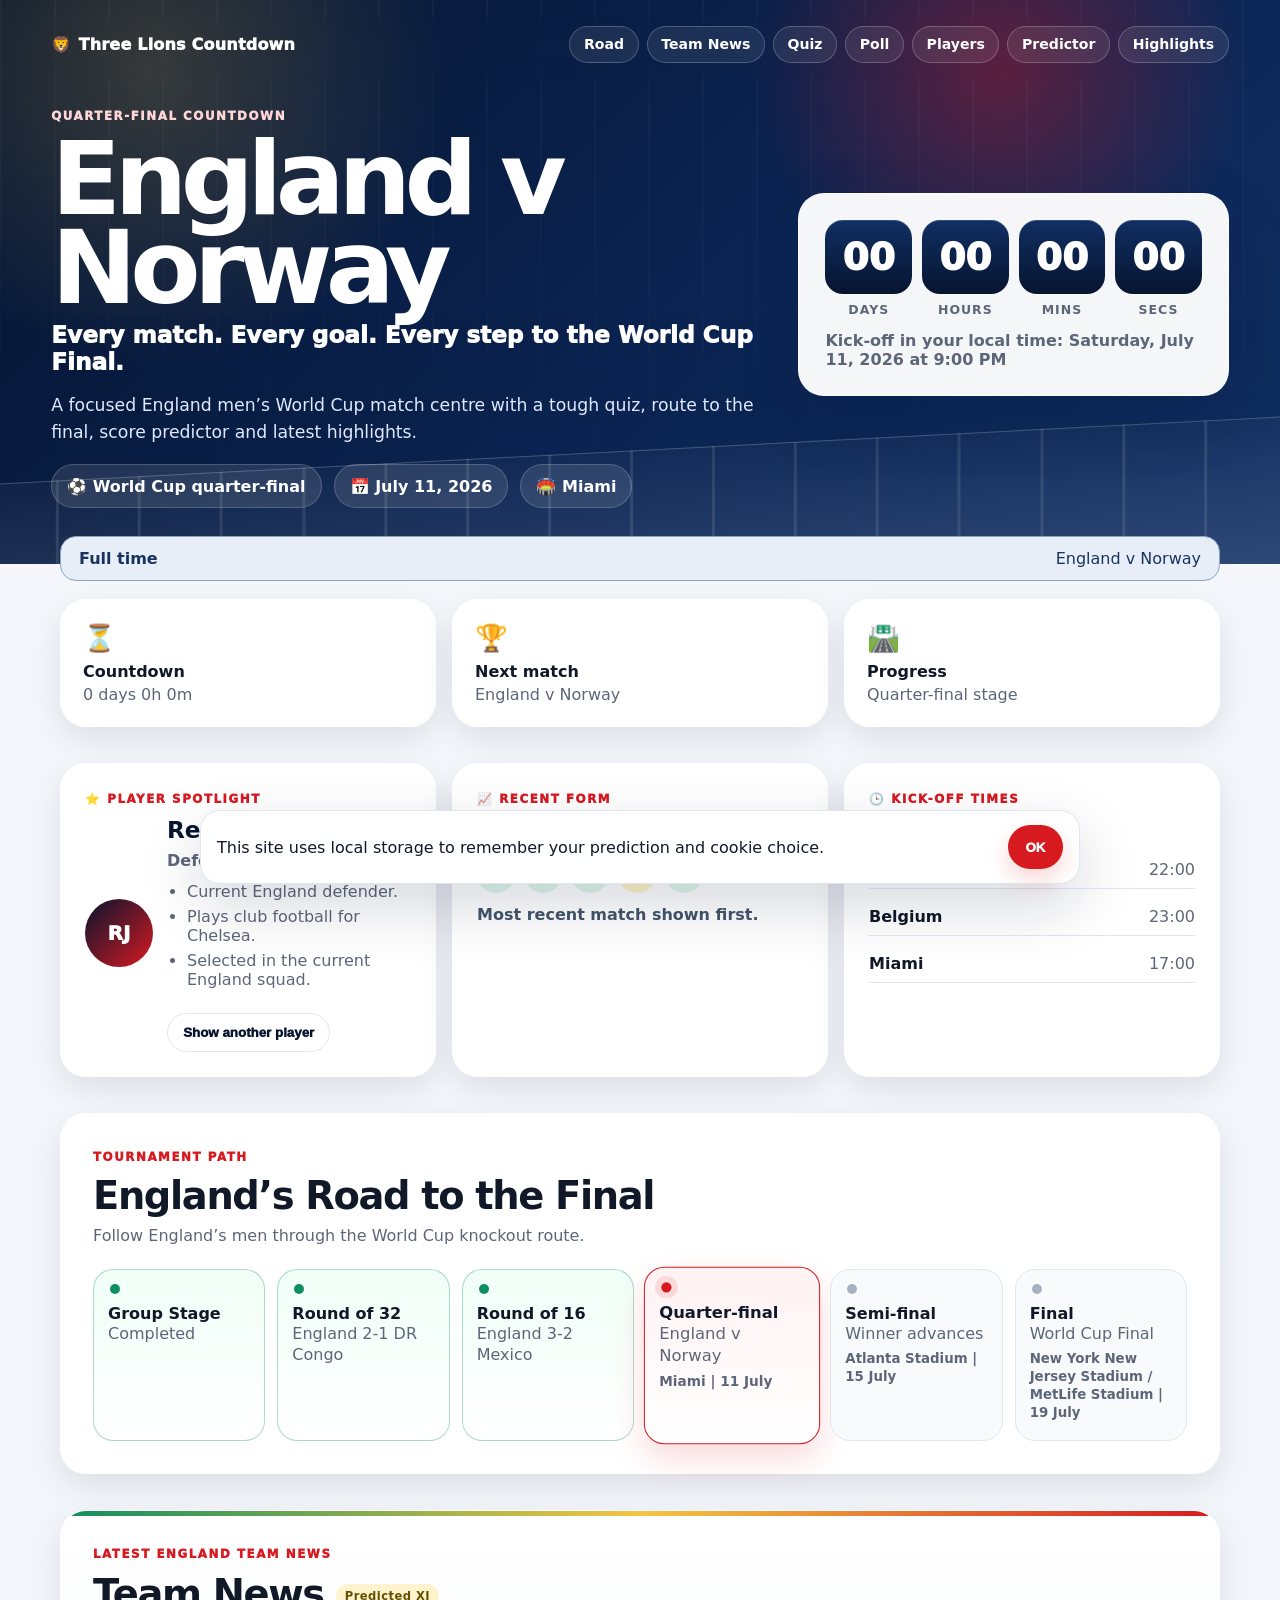
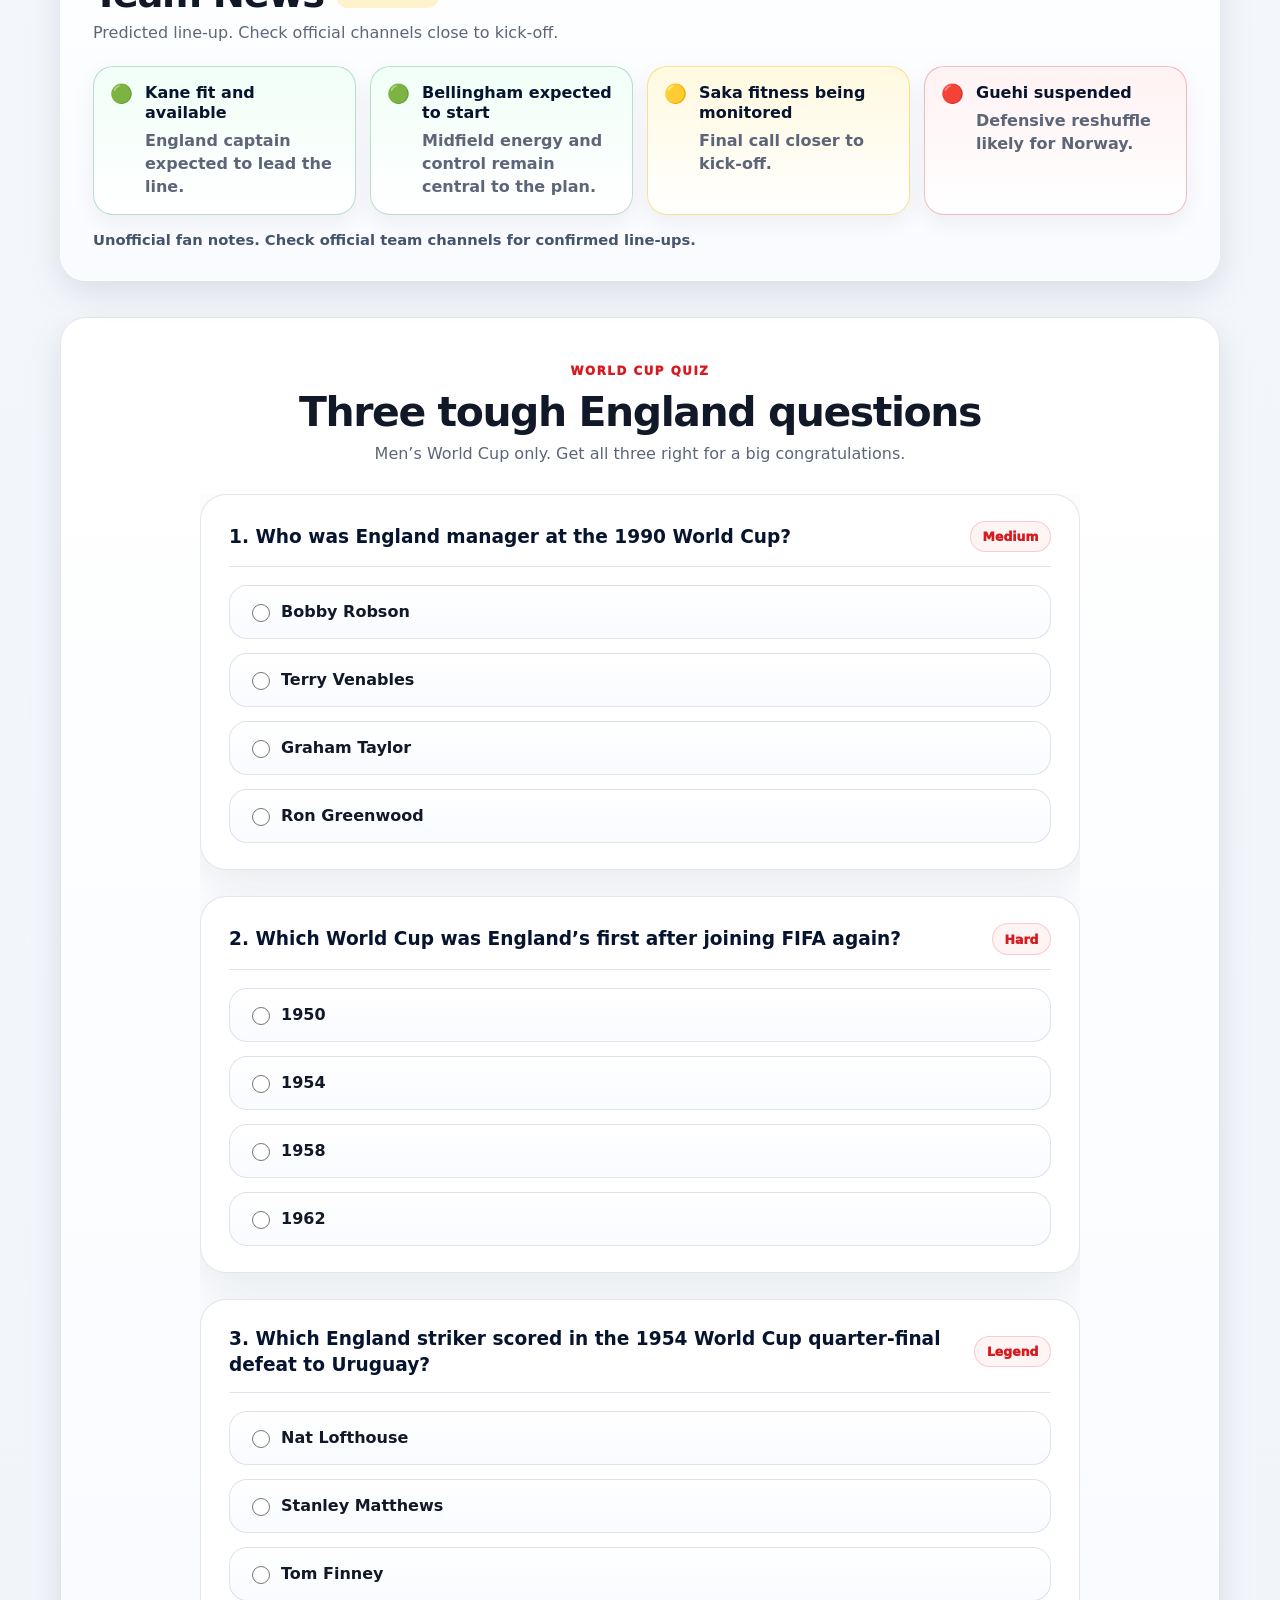
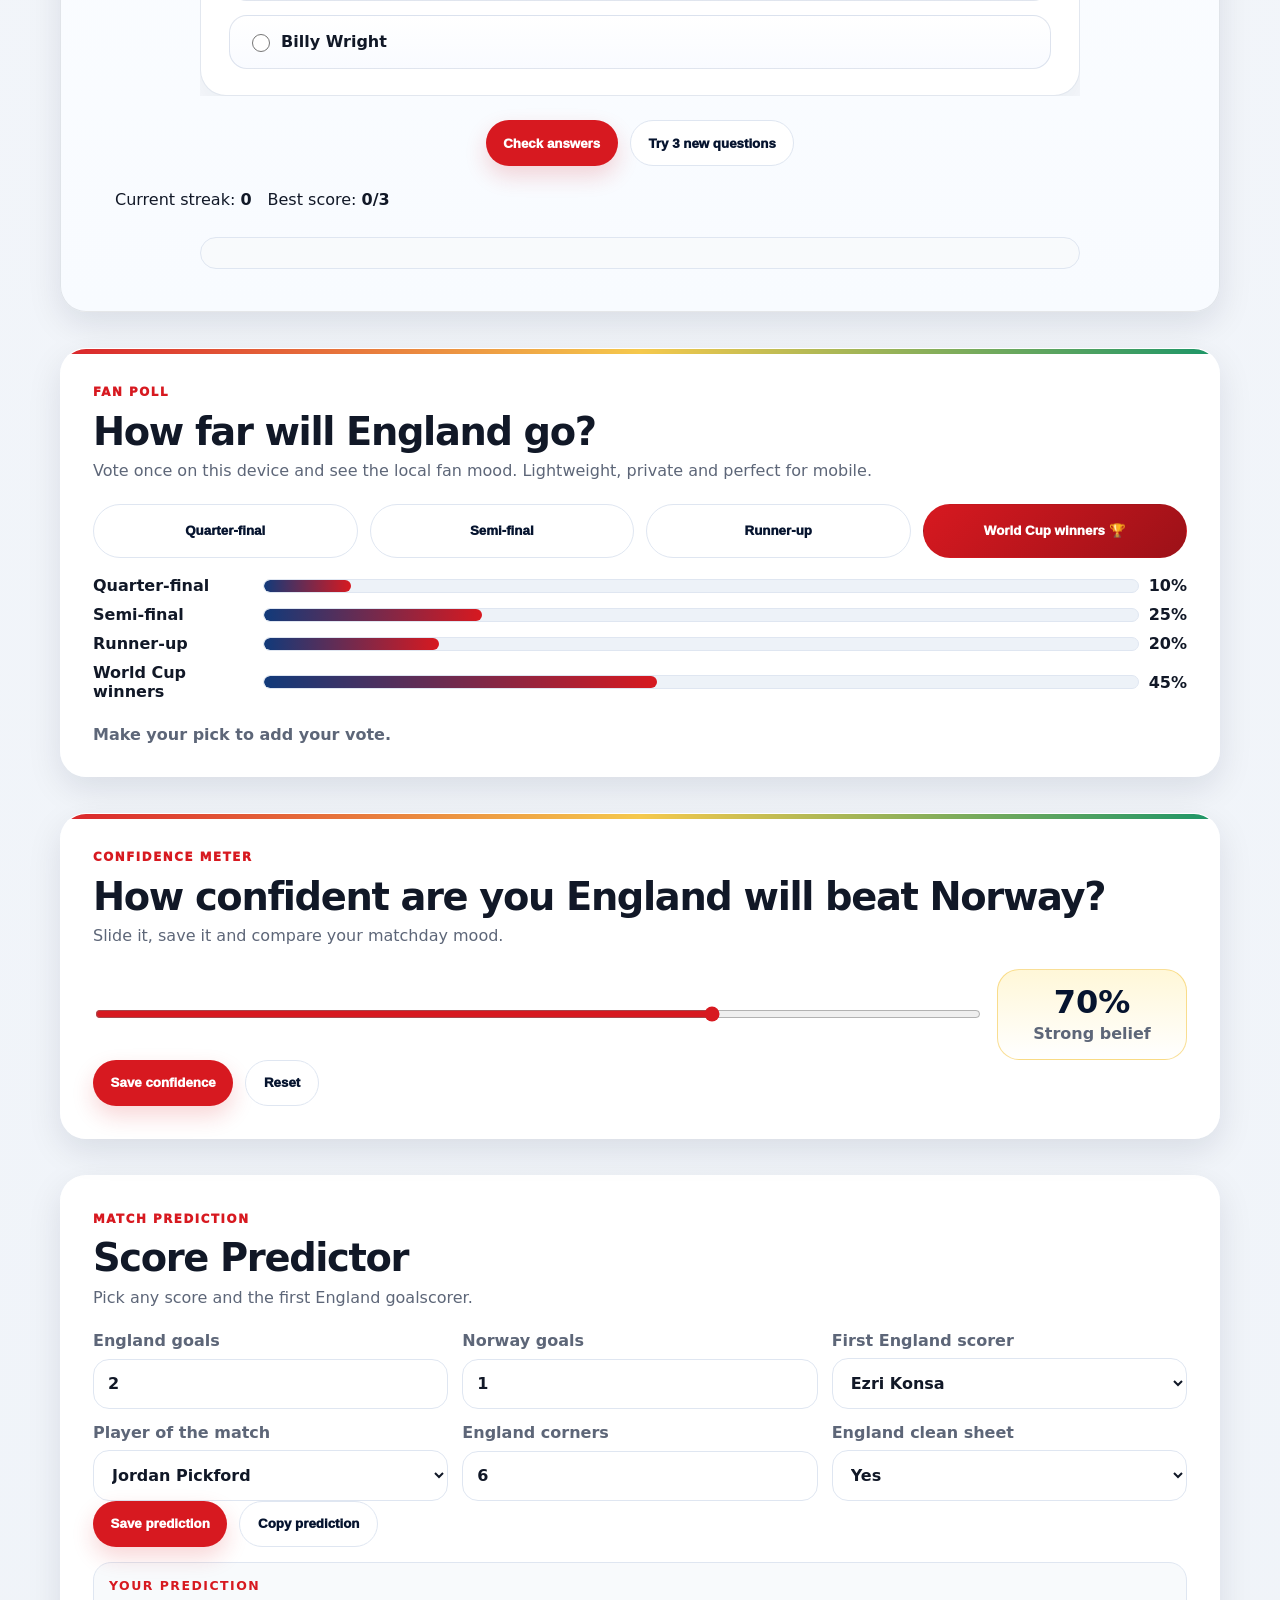
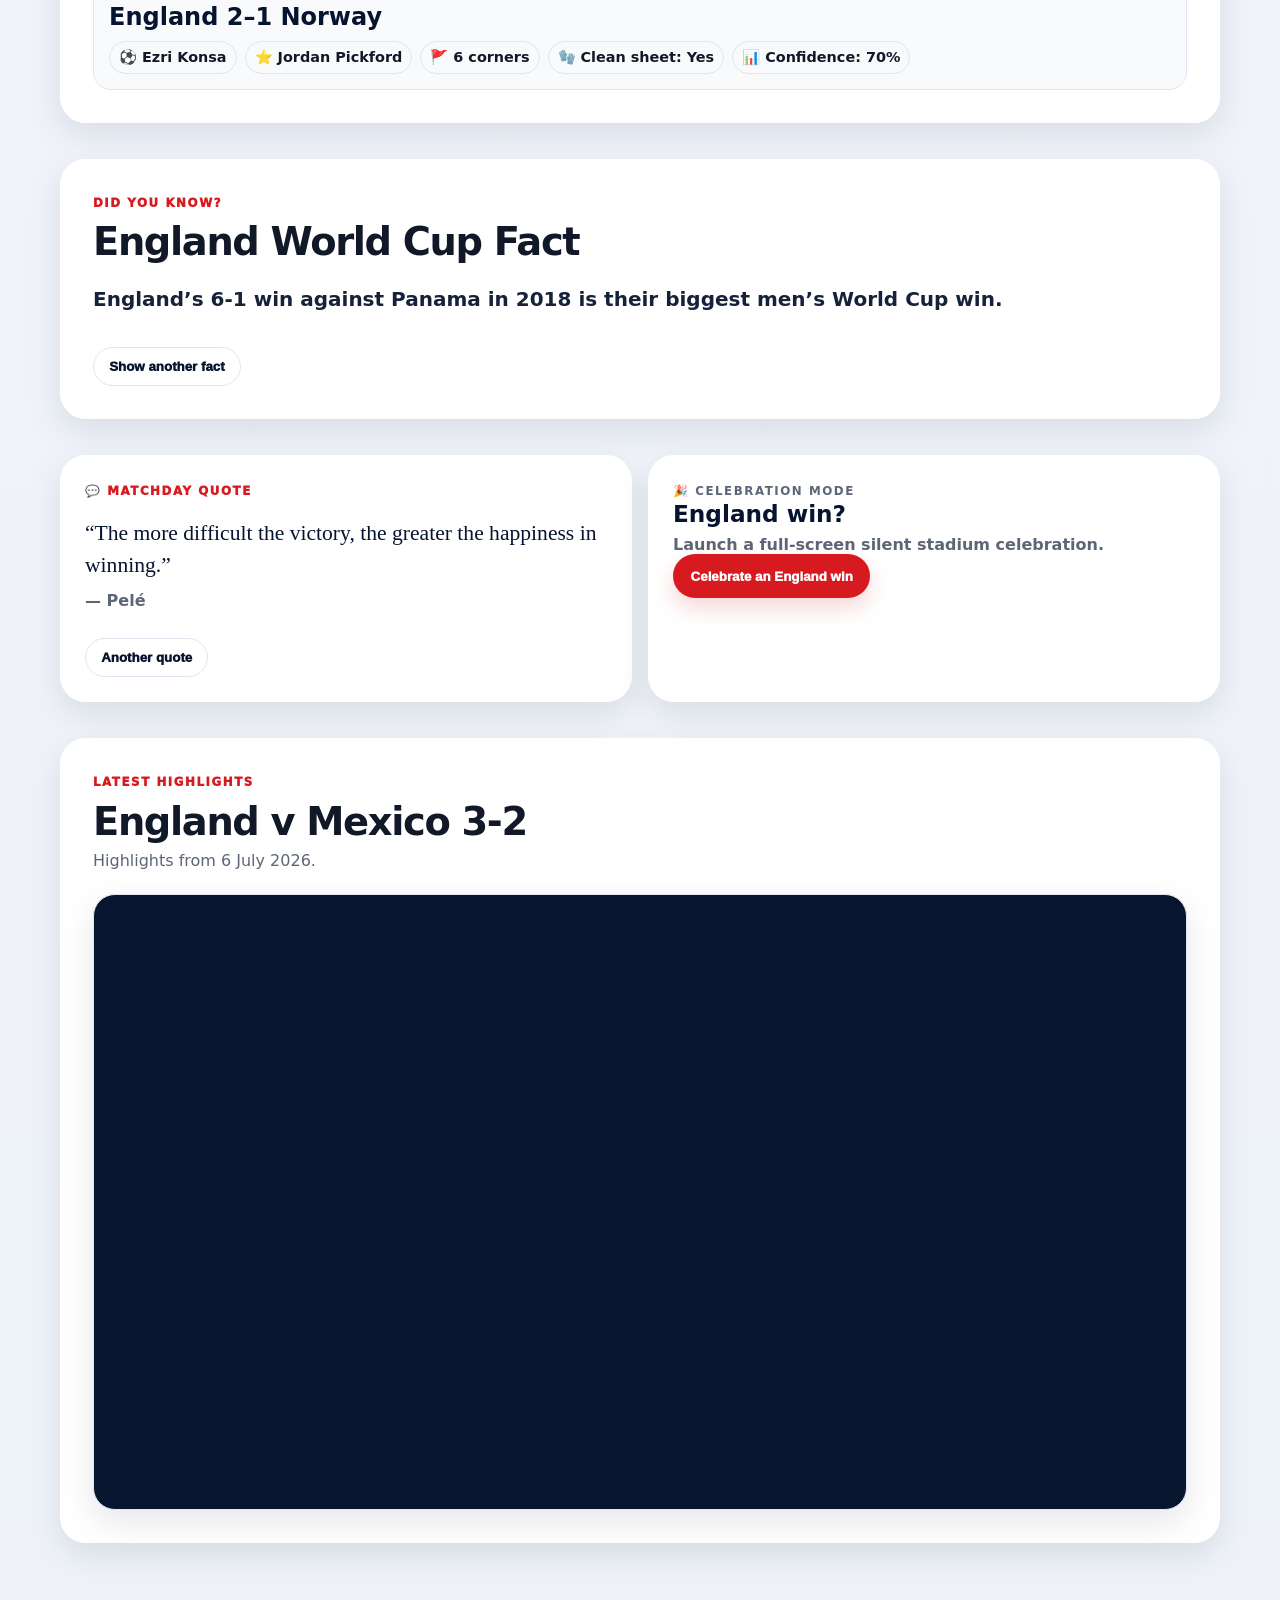
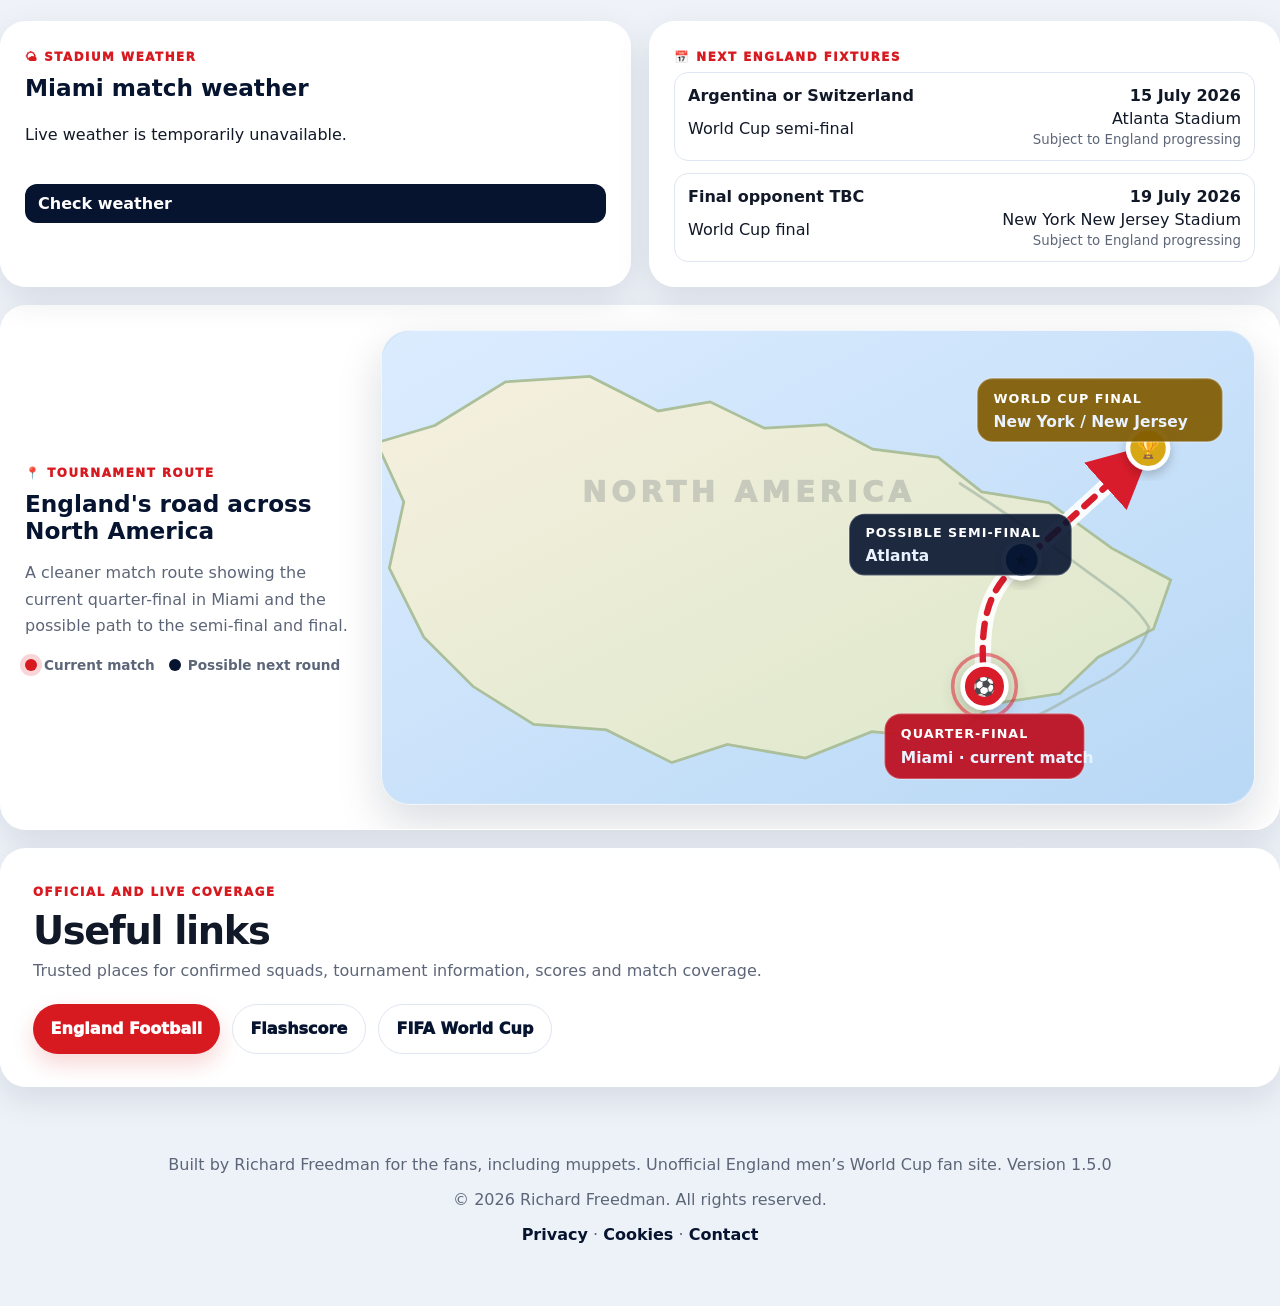
==== commit 47a1864e: "Add files via upload" ====
--- a/index.html
+++ b/index.html
@@ -84,7 +84,7 @@
     <section class="card team-news reveal" id="team-news">
       <div class="section-head"><p class="eyebrow">Latest England Team News</p><h2>Team News <span id="lineupBadge" class="lineup-badge predicted">Predicted XI</span></h2><p id="lineupUpdated">Quick matchday notes for England supporters.</p></div>
       <div class="news-grid" id="teamNewsList" aria-live="polite"></div>
-      <p class="news-disclaimer">Unofficial fan notes. Check the BBC and official team channels for confirmed line-ups.</p>
+      <p class="news-disclaimer">Unofficial fan notes. Check official team channels for confirmed line-ups.</p>
     </section>
 
     <section class="card quiz reveal" id="quiz">
@@ -140,7 +140,6 @@
       <div class="video-wrap" id="videoWrap"></div>
     </section>
 
-    <section class="card links reveal"><div class="section-head"><p class="eyebrow">Follow the match</p><h2>Useful links</h2></div><div class="cta-row"><a id="bbcLink" href="https://www.bbc.com/sport/football/teams/england" target="_blank" rel="noopener">BBC Sport England</a><a id="flashscoreLink" class="secondary" href="https://www.flashscore.com/football/" target="_blank" rel="noopener">Flashscore</a><a id="fifaLink" class="secondary" href="https://www.fifa.com/en/tournaments/mens/worldcup/canadamexicousa2026" target="_blank" rel="noopener">FIFA World Cup</a></div></section>
   </main>
 
   <button class="back-top" id="backTop" aria-label="Back to top">↑</button>
@@ -157,25 +156,41 @@
       </article>
     </section>
 
-    <section class="feature-grid reveal" aria-label="News and tournament map">
-      <article class="mini-card bbc-card">
-        <p class="eyebrow">📰 Latest BBC England news</p>
-        <div id="bbcHeadlines" class="headline-list"></div>
-        <a class="button-link" target="_blank" rel="noopener" href="https://www.bbc.com/sport/football/teams/england">Open BBC England</a>
-      </article>
+    <section class="map-section reveal" aria-label="England tournament route">
       <article class="mini-card map-card" id="tournament-map">
-        <p class="eyebrow">📍 Tournament map</p>
-        <h2>England's route across North America</h2>
-        <svg class="tournament-map" viewBox="0 0 760 360" role="img" aria-label="Stylised tournament map showing England's current match in Miami and possible route to Atlanta and New York New Jersey">
-          <path class="map-land" d="M72 79l117-46 116 33 64 70 86-12 86 38 87 63-35 68-113 27-138-19-112 27-97-48-49-91z"/>
-          <path class="route-line" d="M410 270 Q470 215 520 210 T650 145"/>
-          <g class="map-stop current"><circle cx="410" cy="270" r="13"/><text x="410" y="304">Miami</text></g>
-          <g class="map-stop"><circle cx="520" cy="210" r="11"/><text x="520" y="242">Atlanta</text></g>
-          <g class="map-stop"><circle cx="650" cy="145" r="11"/><text x="650" y="177">New York/New Jersey</text></g>
-          <text class="map-label" x="42" y="338">Current match → possible semi-final → final</text>
-        </svg>
-      </article>
-    </section>
+        <div class="map-copy">
+          <p class="eyebrow">📍 Tournament route</p>
+          <h2>England's road across North America</h2>
+          <p>A cleaner match route showing the current quarter-final in Miami and the possible path to the semi-final and final.</p>
+          <div class="map-key"><span><i class="key-current"></i>Current match</span><span><i class="key-next"></i>Possible next round</span></div>
+        </div>
+        <div class="route-board" role="img" aria-label="England route from Miami quarter-final to Atlanta semi-final and New York New Jersey final">
+          <svg class="tournament-map" viewBox="0 0 960 520" aria-hidden="true">
+            <defs>
+              <linearGradient id="ocean" x1="0" y1="0" x2="1" y2="1"><stop offset="0" stop-color="#dcecff"/><stop offset="1" stop-color="#b8d8f5"/></linearGradient>
+              <linearGradient id="land" x1="0" y1="0" x2="1" y2="1"><stop offset="0" stop-color="#f6f0df"/><stop offset="1" stop-color="#dbe7c9"/></linearGradient>
+              <filter id="shadow" x="-30%" y="-30%" width="160%" height="160%"><feDropShadow dx="0" dy="5" stdDeviation="6" flood-opacity=".22"/></filter>
+              <marker id="arrow" markerWidth="12" markerHeight="12" refX="9" refY="5" orient="auto"><path d="M0,0 L10,5 L0,10 z" fill="#d91c2b"/></marker>
+            </defs>
+            <rect class="map-ocean" x="0" y="0" width="960" height="520" rx="34" fill="url(#ocean)"/>
+            <path class="map-land-new" fill="url(#land)" d="M58 104l78-48 93-6 75 38 57-10 60 29 68-4 51 27 72 9 48 38 74 12 69 50 65 35-19 54-61 31-42 40-72 11-49 39-86-8-73 29-86-15-61 20-72-36-80-6-67-42-54-54-38-76 16-73-30-65z"/>
+            <path class="map-coast" d="M635 167c48 31 93 62 136 94 25 19 56 36 73 65-9 30-32 50-58 62-35 17-64 42-105 46"/>
+            <path class="route-glow" d="M663 391 C657 323 664 286 702 255 S785 181 843 129"/>
+            <path class="route-line-new" d="M663 391 C657 323 664 286 702 255 S785 181 843 129" marker-end="url(#arrow)"/>
+            <g class="route-stop stop-current" transform="translate(663 391)" filter="url(#shadow)"><circle r="24"/><circle class="pulse-ring" r="35"/><text class="pin-icon" y="7">⚽</text></g>
+            <g class="route-label current-label" transform="translate(553 421)"><rect width="220" height="72" rx="18"/><text x="18" y="27">QUARTER-FINAL</text><text class="city" x="18" y="54">Miami · current match</text></g>
+            <g class="route-stop stop-next" transform="translate(704 252)" filter="url(#shadow)"><circle r="20"/><text class="pin-icon" y="7">★</text></g>
+            <g class="route-label" transform="translate(514 201)"><rect width="245" height="68" rx="17"/><text x="18" y="26">POSSIBLE SEMI-FINAL</text><text class="city" x="18" y="52">Atlanta</text></g>
+            <g class="route-stop stop-final" transform="translate(843 129)" filter="url(#shadow)"><circle r="22"/><text class="pin-icon" y="7">🏆</text></g>
+            <g class="route-label final-label" transform="translate(655 52)"><rect width="270" height="70" rx="17"/><text x="18" y="27">WORLD CUP FINAL</text><text class="city" x="18" y="54">New York / New Jersey</text></g>
+            <text class="map-country" x="220" y="188">NORTH AMERICA</text>
+          </svg>
+          <div class="route-steps" aria-hidden="true"><span class="active"><b>1</b>Miami</span><i></i><span><b>2</b>Atlanta</span><i></i><span><b>3</b>New York / New Jersey</span></div>
+        </div>
+      </article>
+    </section>
+
+    <section class="card links reveal useful-links-end"><div class="section-head"><p class="eyebrow">Official and live coverage</p><h2>Useful links</h2><p>Trusted places for confirmed squads, tournament information, scores and match coverage.</p></div><div class="cta-row"><a id="englandLink" href="https://www.englandfootball.com/england/mens-senior-team" target="_blank" rel="noopener">England Football</a><a id="flashscoreLink" class="secondary" href="https://www.flashscore.com/football/" target="_blank" rel="noopener">Flashscore</a><a id="fifaLink" class="secondary" href="https://www.fifa.com/en/tournaments/mens/worldcup/canadamexicousa2026" target="_blank" rel="noopener">FIFA World Cup</a></div></section>
 
   <footer><p>Built by Richard Freedman for the fans, including muppets. Unofficial England men’s World Cup fan site. <span id="versionText">Version 1.0</span></p><p class="copyright">© 2026 Richard Freedman. All rights reserved.</p><p class="footer-links"><a href="privacy.html">Privacy</a> · <a href="cookies.html">Cookies</a> · <a href="contact.html">Contact</a></p></footer>
   <div class="celebration" id="celebration" role="dialog" aria-modal="true" aria-labelledby="celebrationTitle"><div class="stadium-lights"></div><div class="flag flag-left">🏴</div><div class="flag flag-right">🏴</div><div class="fireworks" aria-hidden="true"><i></i><i></i><i></i><i></i></div><div class="celebration-card"><div class="crest-burst">🦁</div><div class="big trophy-rise">🏆</div><h2 id="celebrationTitle">ENGLAND WIN!</h2><p>Three Lions roar on.</p><div class="sparkle-row">✦ ✧ ✦ ✧ ✦</div><button id="closeCelebration">Close celebration</button></div></div>
--- a/style.css
+++ b/style.css
@@ -61,3 +61,11 @@
 .feature-grid{display:grid;grid-template-columns:1fr 1fr;gap:18px;margin:18px 0}.weather-panel,.fixtures-list,.headline-list{display:grid;gap:12px}.weather-main{display:flex;justify-content:space-between;align-items:baseline;gap:16px;padding:15px;border-radius:16px;background:linear-gradient(135deg,var(--soft),var(--card));border:1px solid var(--line)}.weather-main strong{font-size:1.35rem;color:var(--navy)}.weather-stats{display:grid;grid-template-columns:repeat(3,1fr);gap:8px}.weather-stats span{padding:10px;border-radius:12px;background:var(--soft);text-align:center}.weather-panel small,.fixture-item small{color:var(--muted)}.fixture-item{display:grid;grid-template-columns:1fr 1fr;gap:14px;padding:13px;border:1px solid var(--line);border-radius:14px;background:var(--soft)}.fixture-item div{display:grid;gap:4px}.fixture-item div:last-child{text-align:right}.headline-list a{display:grid;gap:4px;padding:13px;border:1px solid var(--line);border-radius:14px;background:var(--soft);text-decoration:none;color:var(--text)}.headline-list a:hover{transform:translateY(-2px);border-color:var(--red)}.headline-list span{font-size:.74rem;text-transform:uppercase;letter-spacing:.12em;color:var(--red);font-weight:900}.headline-list em{font-style:normal;color:var(--muted);font-size:.85rem}.button-link{display:inline-flex;margin-top:12px;padding:10px 13px;border-radius:12px;background:var(--navy);color:#fff!important;text-decoration:none;font-weight:850}.tournament-map{width:100%;height:auto;margin-top:10px}.map-land{fill:var(--soft);stroke:var(--line);stroke-width:4}.route-line{fill:none;stroke:var(--red);stroke-width:6;stroke-dasharray:12 10;animation:routeMove 1.5s linear infinite}.map-stop circle{fill:var(--navy);stroke:#fff;stroke-width:4}.map-stop.current circle{fill:var(--red);animation:mapPulse 1.2s infinite alternate}.map-stop text,.map-label{fill:var(--text);font-size:17px;font-weight:850;text-anchor:middle}.map-label{text-anchor:start;font-size:15px;fill:var(--muted)}@keyframes routeMove{to{stroke-dashoffset:-22}}@keyframes mapPulse{to{r:17}}[data-theme="dark"] .headline-list a,[data-theme="dark"] .fixture-item,[data-theme="dark"] .weather-main{box-shadow:inset 0 0 0 1px rgba(255,255,255,.03)}
 @media(max-width:760px){.feature-grid{grid-template-columns:1fr}.weather-stats{grid-template-columns:1fr 1fr 1fr}.fixture-item{grid-template-columns:1fr}.fixture-item div:last-child{text-align:left}}
 @media(max-width:450px){.weather-stats{grid-template-columns:1fr}.weather-main{align-items:flex-start;flex-direction:column}}
+
+/* Version 1.6 route-map and layout refinement */
+.map-section{margin:18px 0}.map-card{display:grid;grid-template-columns:minmax(220px,.55fr) minmax(0,1.45fr);gap:24px;align-items:center;padding:24px;overflow:hidden}.map-copy p:not(.eyebrow){color:var(--muted);line-height:1.65}.map-key{display:flex;flex-wrap:wrap;gap:14px;margin-top:18px;font-size:.85rem;font-weight:800;color:var(--muted)}.map-key span{display:flex;align-items:center;gap:7px}.map-key i{width:12px;height:12px;border-radius:50%;display:inline-block}.key-current{background:var(--red);box-shadow:0 0 0 5px color-mix(in srgb,var(--red) 18%,transparent)}.key-next{background:var(--navy)}.route-board{position:relative;border-radius:28px;overflow:hidden;box-shadow:0 18px 45px rgba(7,21,47,.15);border:1px solid rgba(255,255,255,.7);background:#cfe3f5}.tournament-map{display:block;width:100%;height:auto;margin:0}.map-land-new{stroke:#aabf9a;stroke-width:3}.map-coast{fill:none;stroke:#9bb0a0;stroke-width:3;opacity:.6}.route-glow{fill:none;stroke:rgba(255,255,255,.9);stroke-width:18;stroke-linecap:round}.route-line-new{fill:none;stroke:#d91c2b;stroke-width:7;stroke-linecap:round;stroke-dasharray:15 12;animation:routeMove 1.6s linear infinite}.route-stop circle:first-child{fill:#092b61;stroke:white;stroke-width:5}.route-stop.stop-current circle:first-child{fill:#d91c2b}.route-stop.stop-final circle:first-child{fill:#d7a716}.pulse-ring{fill:none!important;stroke:#d91c2b!important;stroke-width:4!important;opacity:.5;animation:routePulse 1.5s ease-out infinite}.pin-icon{font-size:20px;text-anchor:middle}.route-label rect{fill:rgba(7,21,47,.9);stroke:rgba(255,255,255,.25);stroke-width:2}.route-label text{fill:#fff;font-size:14px;font-weight:900;letter-spacing:.08em}.route-label .city{font-size:17px;letter-spacing:0;font-weight:750;fill:#e9f2ff}.current-label rect{fill:rgba(189,18,36,.95)}.final-label rect{fill:rgba(128,91,0,.92)}.map-country{fill:rgba(7,21,47,.16);font-size:32px;font-weight:950;letter-spacing:.16em}.route-steps{display:none}.useful-links-end{margin-top:18px;margin-bottom:18px}
+@keyframes routePulse{0%{r:26;opacity:.65}100%{r:48;opacity:0}}
+[data-theme="dark"] .route-board{border-color:rgba(255,255,255,.12);box-shadow:0 18px 45px rgba(0,0,0,.35)}[data-theme="dark"] .map-ocean{fill:#17324f}[data-theme="dark"] .map-land-new{filter:brightness(.78) saturate(.8)}
+@media(max-width:900px){.map-card{grid-template-columns:1fr}.map-copy{max-width:700px}.route-steps{display:flex;align-items:center;justify-content:center;gap:7px;padding:13px;background:rgba(7,21,47,.94);color:#fff;font-size:.78rem}.route-steps span{display:flex;align-items:center;gap:5px;white-space:nowrap}.route-steps b{display:grid;place-items:center;width:21px;height:21px;border-radius:50%;background:#fff;color:#07152f}.route-steps .active b{background:#d91c2b;color:#fff}.route-steps i{height:2px;flex:1;max-width:38px;background:rgba(255,255,255,.35)}}
+@media(max-width:560px){.map-card{padding:16px}.route-label{display:none}.map-country{font-size:24px}.route-steps{font-size:.68rem}.route-steps span{display:grid;justify-items:center;gap:3px}.route-board{border-radius:20px}.map-key{gap:10px}}
+@media(prefers-reduced-motion:reduce){.route-line-new,.pulse-ring{animation:none}}
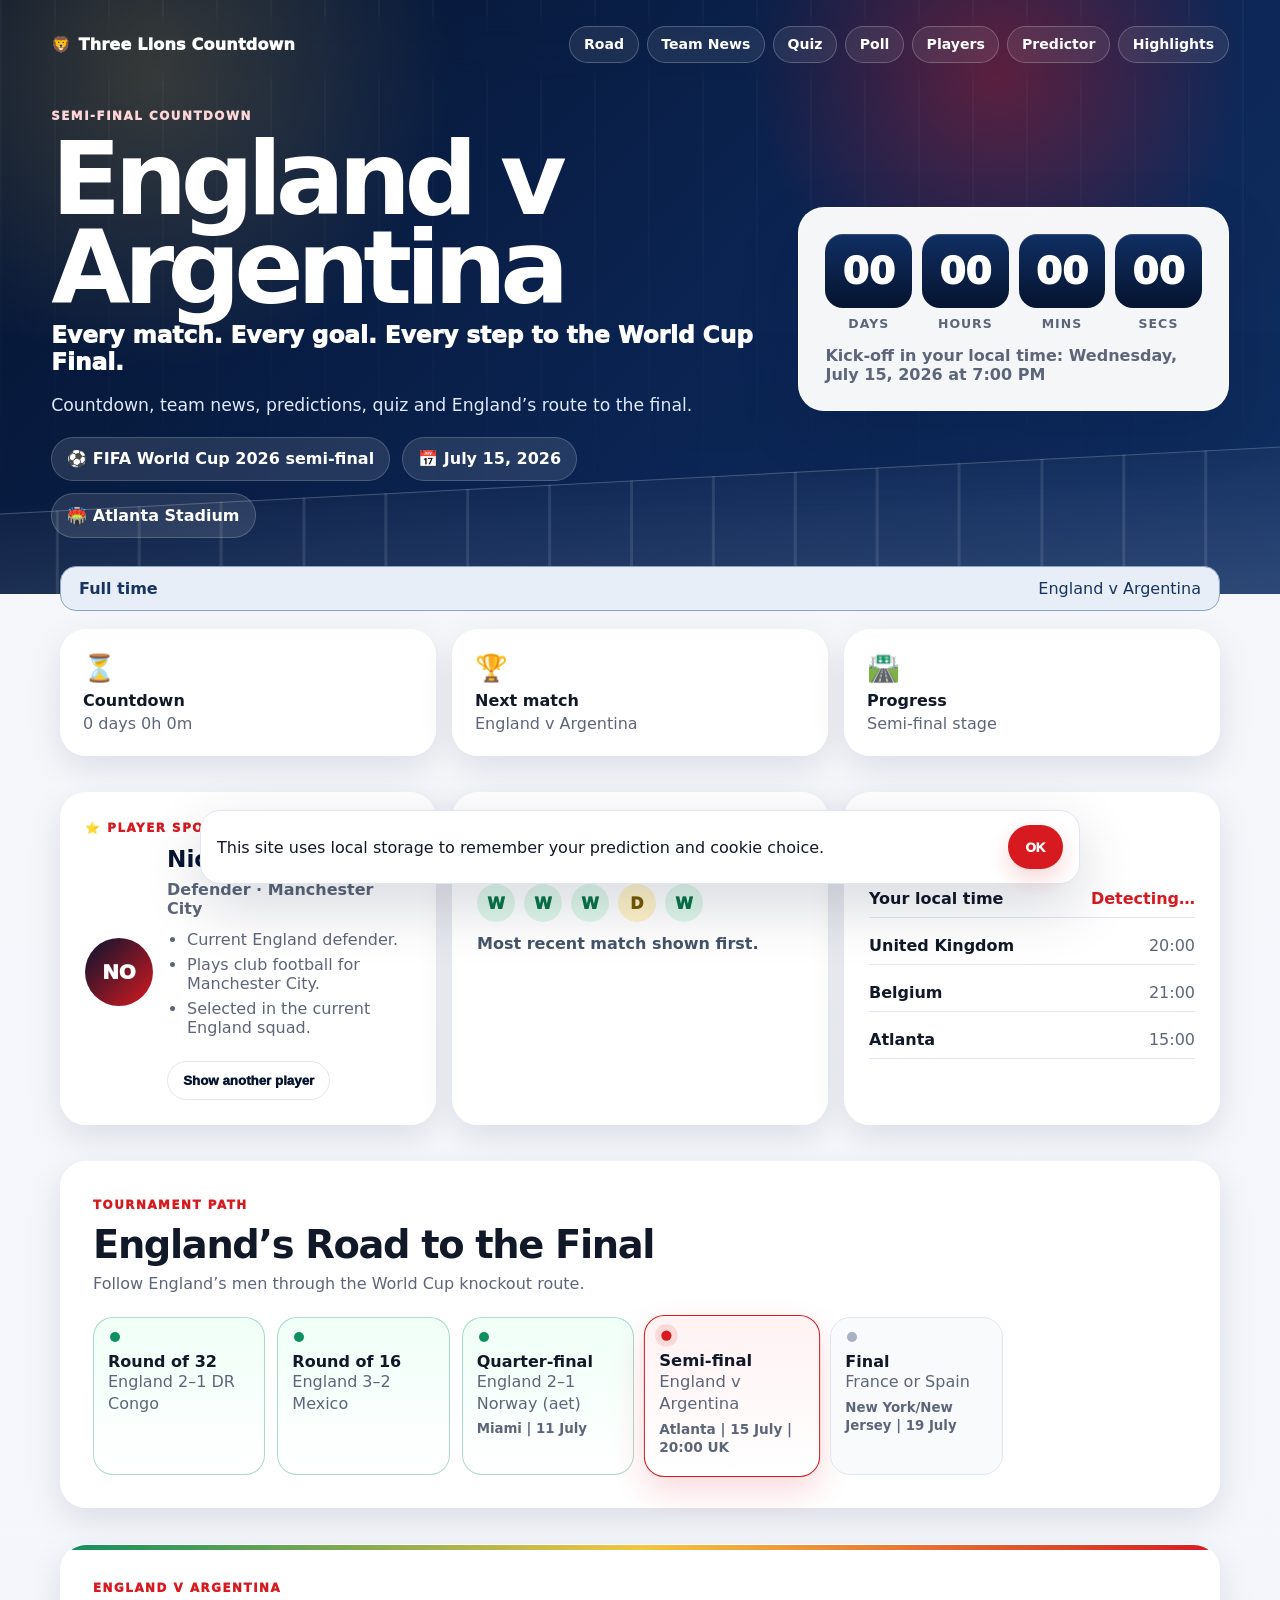
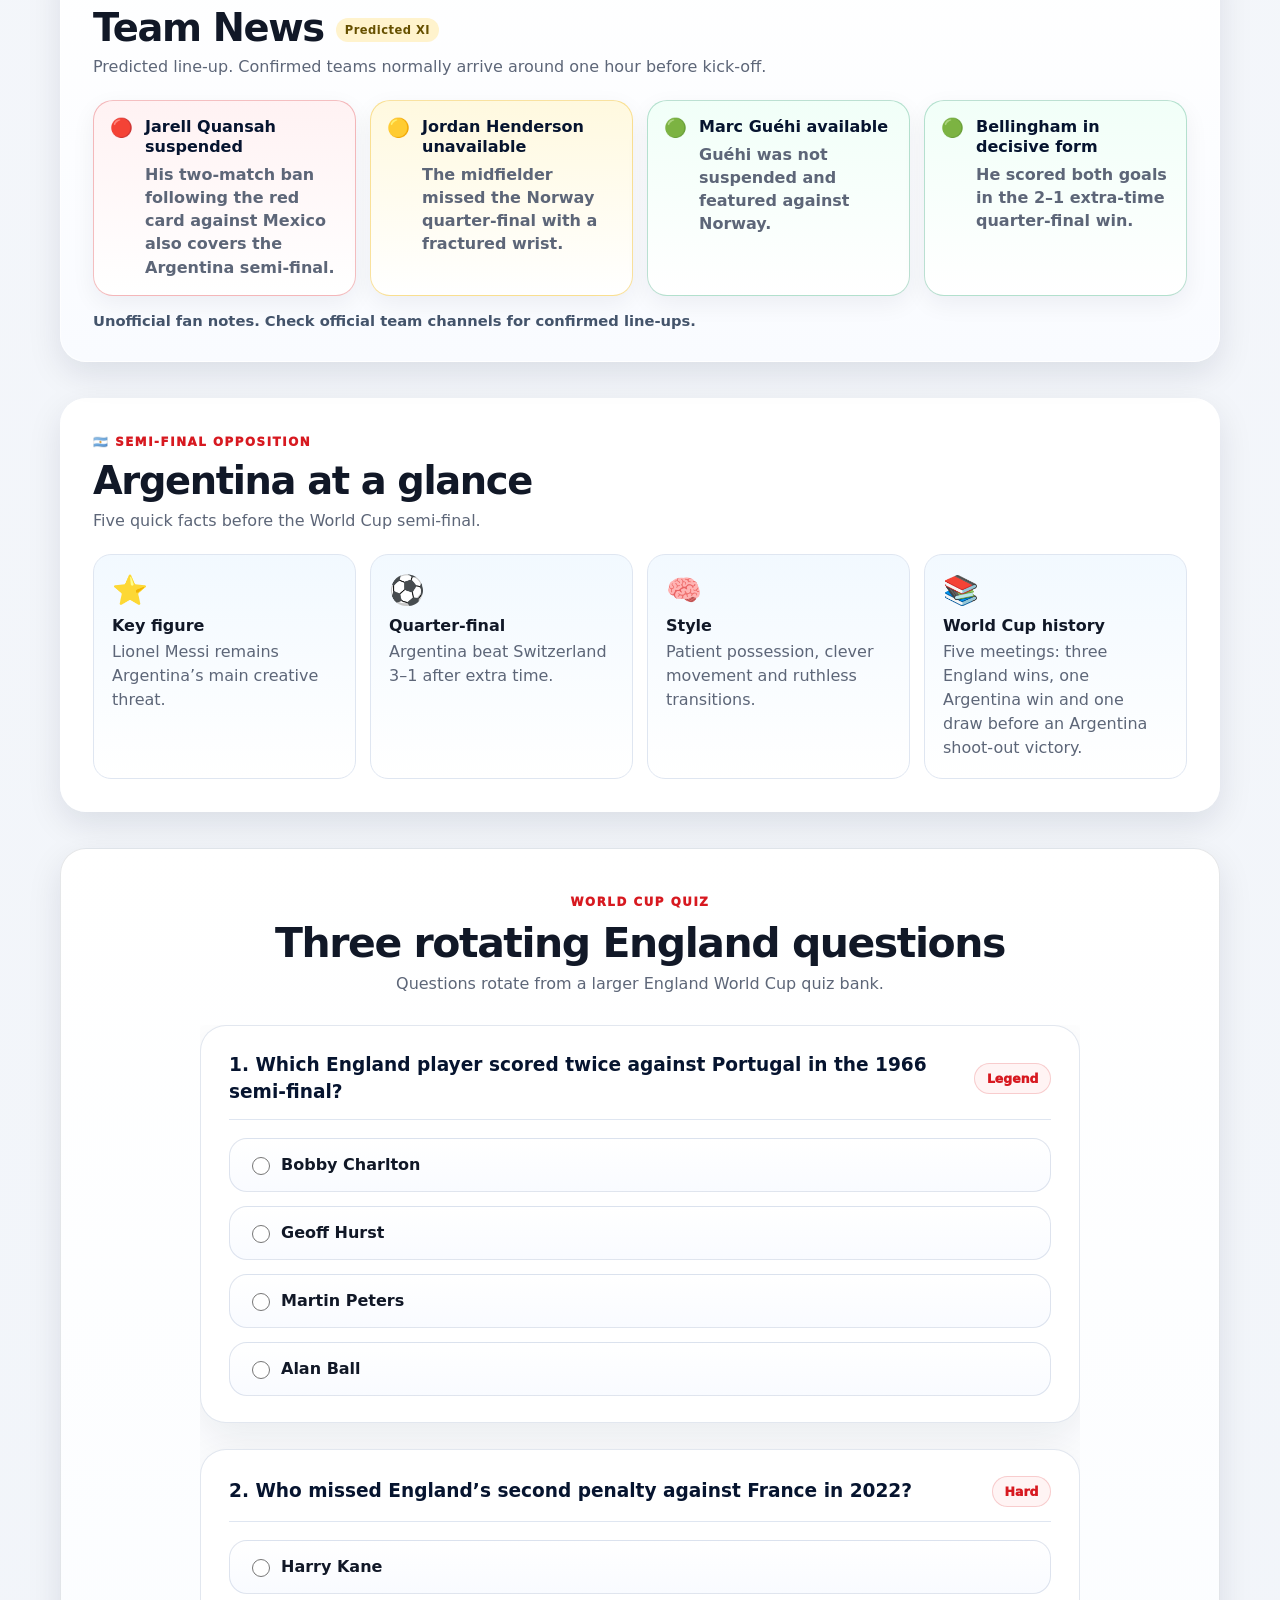
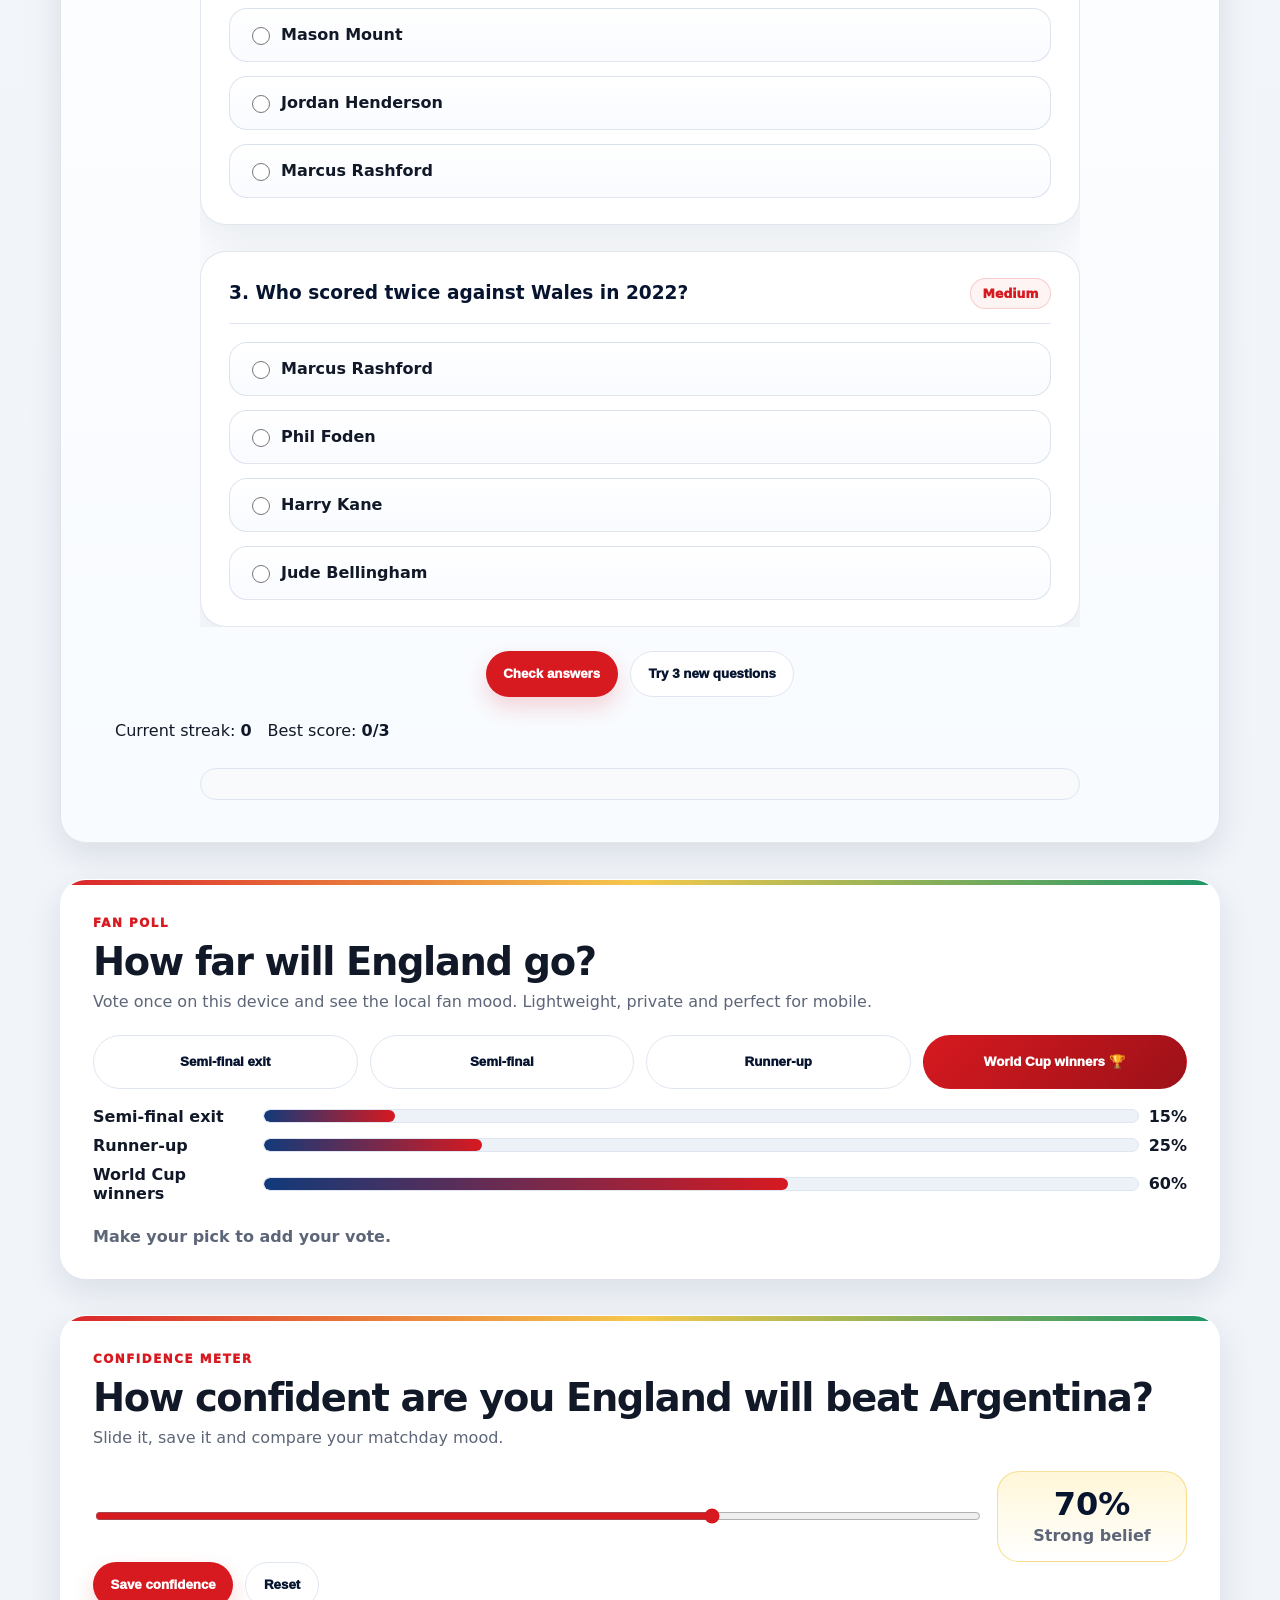
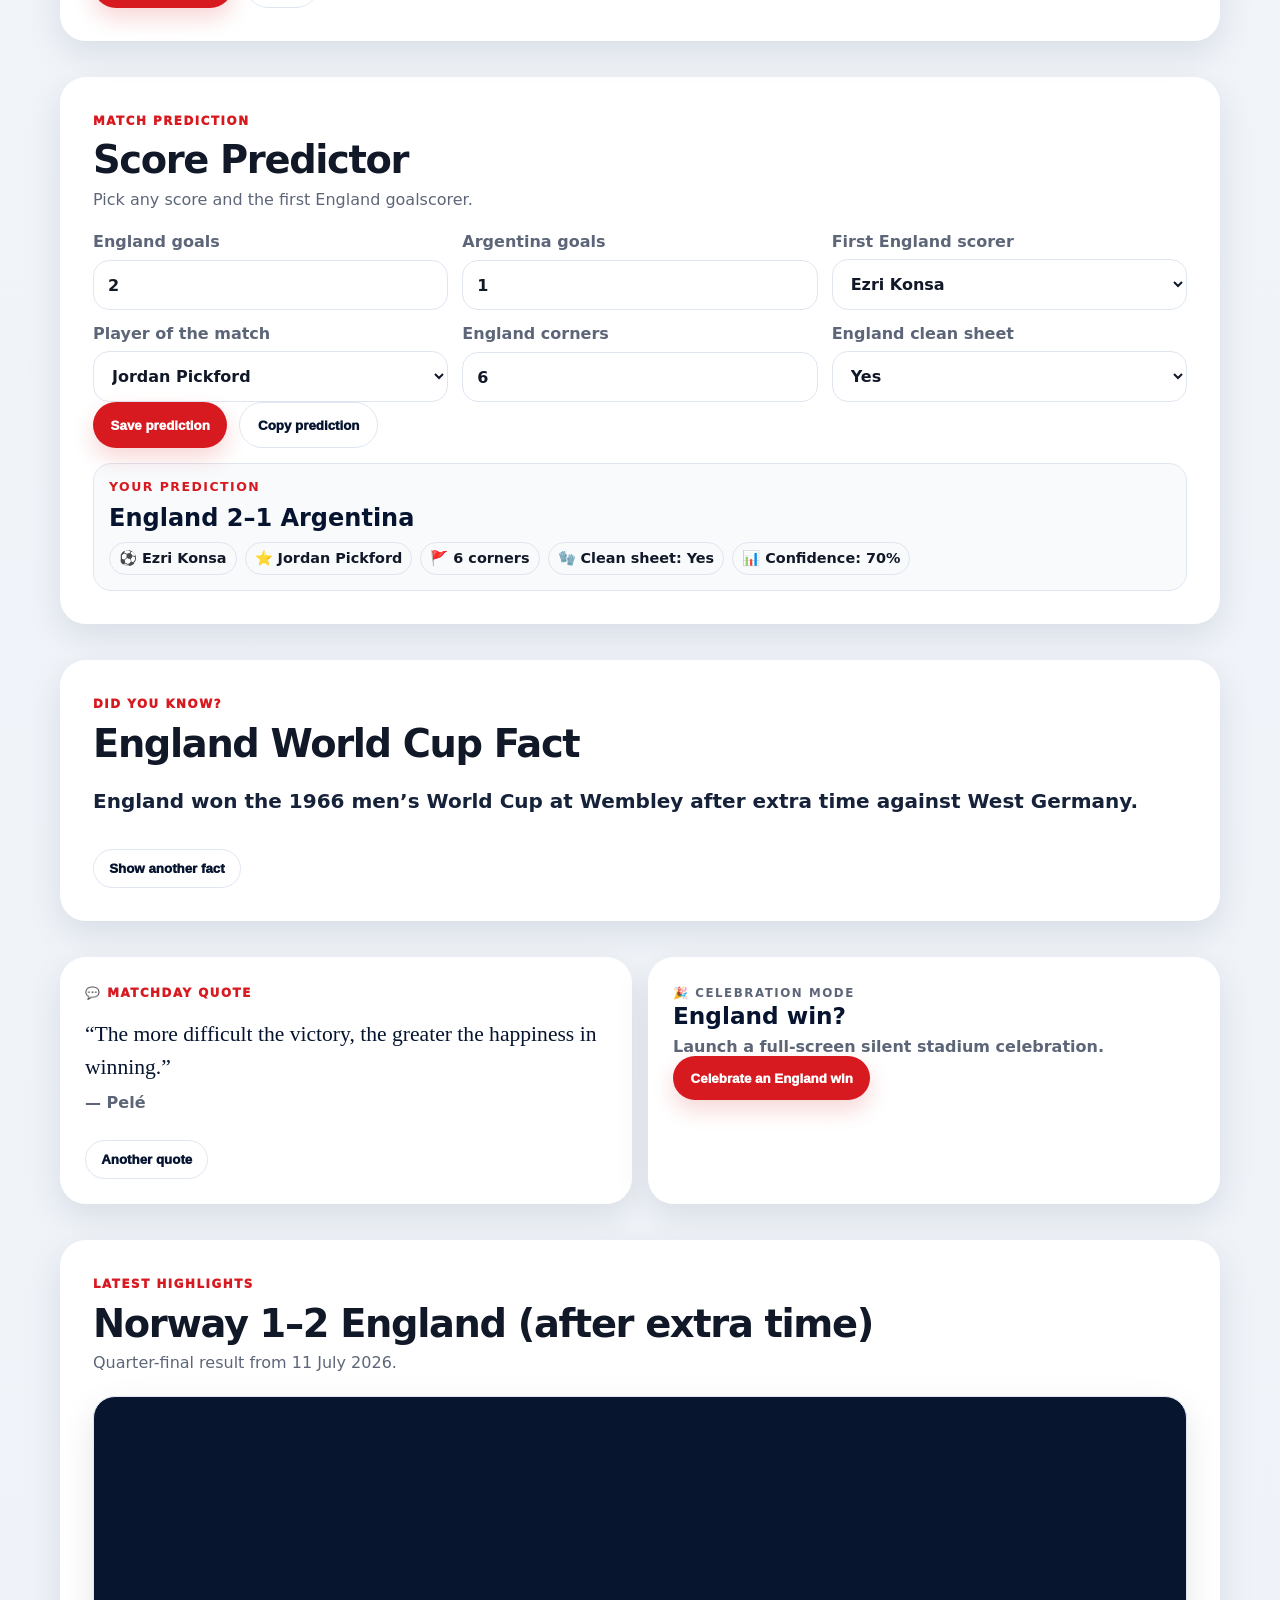
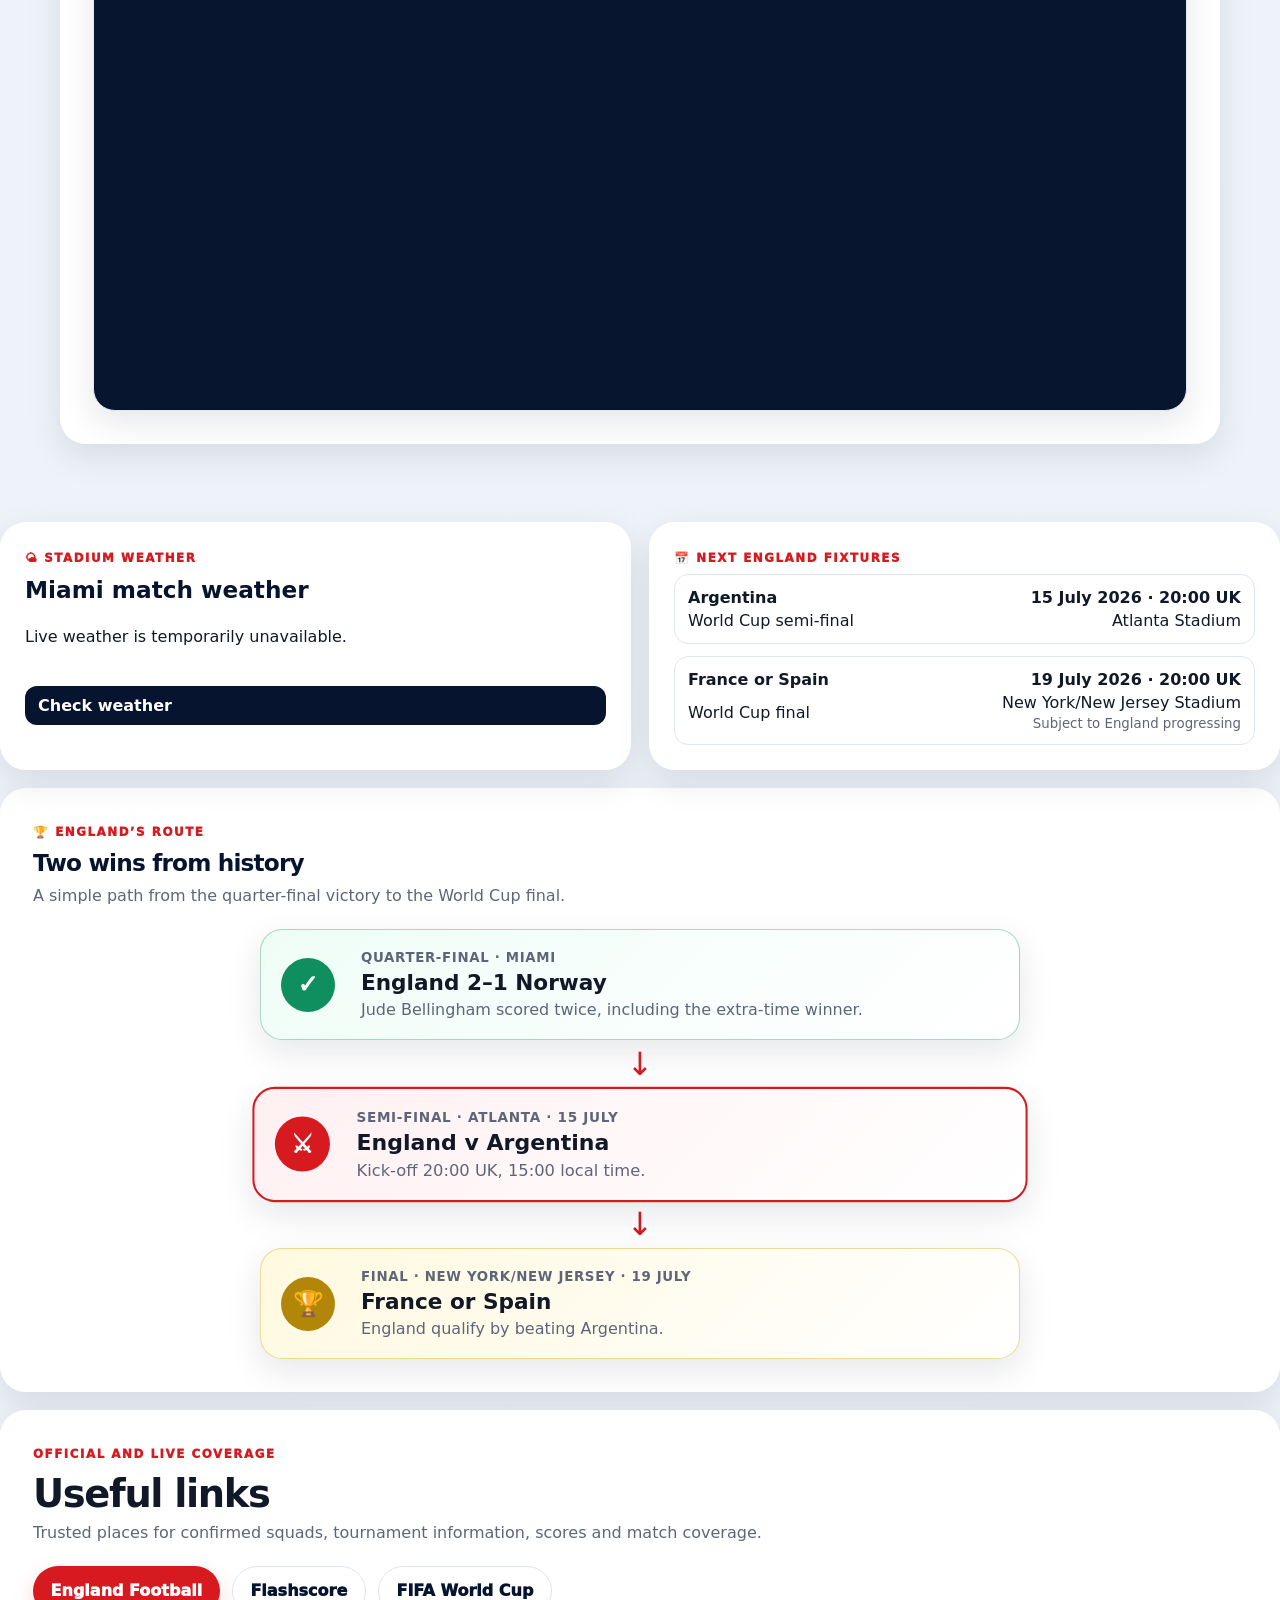
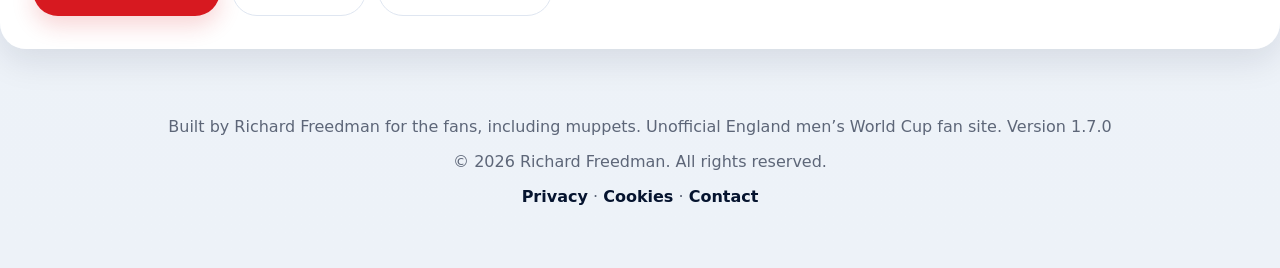
==== commit 990b7893: "Add files via upload" ====
--- a/index.html
+++ b/index.html
@@ -7,10 +7,10 @@
   <meta name="description" content="A fast England men’s World Cup match centre with countdown, road to the final, quiz, score predictor and official highlights." />
   <meta name="theme-color" content="#07152f" />
   <meta property="og:title" content="Three Lions Countdown" />
-  <meta property="og:description" content="England men’s World Cup countdown, road to the final, quiz, score predictor and highlights." />
+  <meta property="og:description" content="England v Argentina semi-final countdown, quiz, predictor and route to the final." />
   <meta property="og:type" content="website" />
   <meta name="twitter:card" content="summary_large_image" />
-  <meta name="keywords" content="England World Cup, Three Lions, England v Norway, World Cup countdown, England quiz" />
+  <meta name="keywords" content="England World Cup, Three Lions, England v Argentina, World Cup countdown, England quiz" />
   <meta name="robots" content="index, follow" />
   <link rel="icon" href="favicon.svg" type="image/svg+xml">
   <link rel="stylesheet" href="style.css" />
@@ -35,14 +35,14 @@
     </nav>
     <div class="hero-grid reveal">
       <section class="hero-copy">
-        <p class="eyebrow" id="heroStage">Quarter-final countdown</p>
-        <h1 id="heroMatch">England v Norway</h1>
+        <p class="eyebrow" id="heroStage">Semi-final countdown</p>
+        <h1 id="heroMatch">England v Argentina</h1>
         <p class="motto">Every match. Every goal. Every step to the World Cup Final.</p>
-        <p class="lead">A focused England men’s World Cup match centre with a tough quiz, route to the final, score predictor and latest highlights.</p>
+        <p class="lead">Countdown, team news, predictions, quiz and England’s route to the final.</p>
         <div class="meta-row" aria-label="Match information">
-          <span id="metaCompetition">⚽ Quarter-final</span>
-          <span id="metaDate">📅 11 July 2026</span>
-          <span id="metaVenue">🏟️ Miami</span>
+          <span id="metaCompetition">⚽ World Cup semi-final</span>
+          <span id="metaDate">📅 15 July 2026</span>
+          <span id="metaVenue">🏟️ Atlanta</span>
         </div>
       </section>
       <aside class="countdown-card" aria-label="Countdown to kick-off">
@@ -53,11 +53,11 @@
     </div>
   </header>
 
-  <main id="main"><section id="matchStatusBanner" class="match-status-banner" aria-live="polite"><b id="matchStatusText">Match day</b><span id="matchStatusDetail">England v Norway</span></section>
+  <main id="main"><section id="matchStatusBanner" class="match-status-banner" aria-live="polite"><b id="matchStatusText">Match day</b><span id="matchStatusDetail">England v Argentina</span></section>
     <section class="dashboard reveal" aria-label="World Cup dashboard">
       <article><span>⏳</span><b>Countdown</b><p id="dashCountdown">Loading...</p></article>
-      <article><span>🏆</span><b>Next match</b><p id="dashMatch">England v Norway</p></article>
-      <article><span>🛣️</span><b>Progress</b><p id="dashProgress">Quarter-final stage</p></article>
+      <article><span>🏆</span><b>Next match</b><p id="dashMatch">England v Argentina</p></article>
+      <article><span>🛣️</span><b>Progress</b><p id="dashProgress">Semi-final stage</p></article>
     </section>
 
     <section class="matchday-extras reveal" id="spotlight" aria-label="Matchday extras">
@@ -72,7 +72,7 @@
       </article>
       <article class="mini-card">
         <p class="eyebrow">🕒 Kick-off times</p><h2>Match time</h2>
-        <div class="time-list"><span><b>United Kingdom</b>22:00</span><span><b>Belgium</b>23:00</span><span><b>Miami</b>17:00</span></div>
+        <div class="time-list"><span><b>Your local time</b><strong id="localTimeExtra">Detecting…</strong></span><span><b>United Kingdom</b>20:00</span><span><b>Belgium</b>21:00</span><span><b>Atlanta</b>15:00</span></div>
       </article>
     </section>
 
@@ -82,13 +82,23 @@
     </section>
 
     <section class="card team-news reveal" id="team-news">
-      <div class="section-head"><p class="eyebrow">Latest England Team News</p><h2>Team News <span id="lineupBadge" class="lineup-badge predicted">Predicted XI</span></h2><p id="lineupUpdated">Quick matchday notes for England supporters.</p></div>
+      <div class="section-head"><p class="eyebrow">England v Argentina</p><h2>Team News <span id="lineupBadge" class="lineup-badge predicted">Predicted XI</span></h2><p id="lineupUpdated">Latest semi-final notes for England supporters.</p></div>
       <div class="news-grid" id="teamNewsList" aria-live="polite"></div>
       <p class="news-disclaimer">Unofficial fan notes. Check official team channels for confirmed line-ups.</p>
     </section>
 
+    <section class="card opponent-card reveal" id="opponent">
+      <div class="section-head"><p class="eyebrow">🇦🇷 Semi-final opposition</p><h2>Argentina at a glance</h2><p>Five quick facts before the World Cup semi-final.</p></div>
+      <div class="opponent-grid">
+        <article><span>⭐</span><b>Key figure</b><p>Lionel Messi remains Argentina’s main creative threat.</p></article>
+        <article><span>⚽</span><b>Quarter-final</b><p>Argentina beat Switzerland 3–1 after extra time.</p></article>
+        <article><span>🧠</span><b>Style</b><p>Patient possession, clever movement and ruthless transitions.</p></article>
+        <article><span>📚</span><b>World Cup history</b><p>Five meetings: three England wins, one Argentina win and one draw before an Argentina shoot-out victory.</p></article>
+      </div>
+    </section>
+
     <section class="card quiz reveal" id="quiz">
-      <div class="section-head"><p class="eyebrow">World Cup quiz</p><h2>Three tough England questions</h2><p>Men’s World Cup only. Get all three right for a big congratulations.</p></div>
+      <div class="section-head"><p class="eyebrow">World Cup quiz</p><h2>Three rotating England questions</h2><p>Questions rotate from a larger England World Cup quiz bank.</p></div>
       <div id="quizContainer" class="quiz-list" aria-live="polite"></div>
       <div class="button-row"><button id="checkQuiz">Check answers</button><button id="newQuiz" class="ghost">Try 3 new questions</button></div>
       <div class="quiz-stats"><span>Current streak: <b id="quizStreak">0</b></span><span>Best score: <b id="quizBest">0/3</b></span></div><div id="quizResult" class="result" role="status"></div>
@@ -97,7 +107,7 @@
     <section class="card poll-card reveal" id="fan-poll">
       <div class="section-head"><p class="eyebrow">Fan poll</p><h2>How far will England go?</h2><p>Vote once on this device and see the local fan mood. Lightweight, private and perfect for mobile.</p></div>
       <div class="poll-options" id="pollOptions" role="group" aria-label="How far will England go poll">
-        <button type="button" class="poll-option" data-choice="Quarter-final">Quarter-final</button>
+        <button type="button" class="poll-option" data-choice="Semi-final exit">Semi-final exit</button>
         <button type="button" class="poll-option" data-choice="Semi-final">Semi-final</button>
         <button type="button" class="poll-option" data-choice="Runner-up">Runner-up</button>
         <button type="button" class="poll-option winner" data-choice="World Cup winners">World Cup winners 🏆</button>
@@ -106,7 +116,7 @@
     </section>
 
     <section class="card confidence-card reveal" id="confidence">
-      <div class="section-head"><p class="eyebrow">Confidence meter</p><h2>How confident are you England will beat Norway?</h2><p>Slide it, save it and compare your matchday mood.</p></div>
+      <div class="section-head"><p class="eyebrow">Confidence meter</p><h2>How confident are you England will beat Argentina?</h2><p>Slide it, save it and compare your matchday mood.</p></div>
       <div class="confidence-wrap">
         <input id="confidenceSlider" type="range" min="0" max="100" value="70" aria-label="England confidence percentage">
         <div class="confidence-readout"><strong id="confidenceValue">70%</strong><span id="confidenceLabel">Strong belief</span></div>
@@ -118,7 +128,7 @@
       <div class="section-head"><p class="eyebrow">Match prediction</p><h2>Score Predictor</h2><p>Pick any score and the first England goalscorer.</p></div>
       <div class="predictor-grid">
         <label>England goals<input id="engScore" type="number" min="0" max="20" value="2" inputmode="numeric"></label>
-        <label>Norway goals<input id="norScore" type="number" min="0" max="20" value="1" inputmode="numeric"></label>
+        <label>Argentina goals<input id="norScore" type="number" min="0" max="20" value="1" inputmode="numeric"></label>
         <label>First England scorer<select id="firstScorer"></select></label>
         <label>Player of the match<select id="playerOfMatch"></select></label>
         <label>England corners<input id="engCorners" type="number" min="0" max="30" value="6" inputmode="numeric"></label>
@@ -156,36 +166,15 @@
       </article>
     </section>
 
-    <section class="map-section reveal" aria-label="England tournament route">
-      <article class="mini-card map-card" id="tournament-map">
-        <div class="map-copy">
-          <p class="eyebrow">📍 Tournament route</p>
-          <h2>England's road across North America</h2>
-          <p>A cleaner match route showing the current quarter-final in Miami and the possible path to the semi-final and final.</p>
-          <div class="map-key"><span><i class="key-current"></i>Current match</span><span><i class="key-next"></i>Possible next round</span></div>
-        </div>
-        <div class="route-board" role="img" aria-label="England route from Miami quarter-final to Atlanta semi-final and New York New Jersey final">
-          <svg class="tournament-map" viewBox="0 0 960 520" aria-hidden="true">
-            <defs>
-              <linearGradient id="ocean" x1="0" y1="0" x2="1" y2="1"><stop offset="0" stop-color="#dcecff"/><stop offset="1" stop-color="#b8d8f5"/></linearGradient>
-              <linearGradient id="land" x1="0" y1="0" x2="1" y2="1"><stop offset="0" stop-color="#f6f0df"/><stop offset="1" stop-color="#dbe7c9"/></linearGradient>
-              <filter id="shadow" x="-30%" y="-30%" width="160%" height="160%"><feDropShadow dx="0" dy="5" stdDeviation="6" flood-opacity=".22"/></filter>
-              <marker id="arrow" markerWidth="12" markerHeight="12" refX="9" refY="5" orient="auto"><path d="M0,0 L10,5 L0,10 z" fill="#d91c2b"/></marker>
-            </defs>
-            <rect class="map-ocean" x="0" y="0" width="960" height="520" rx="34" fill="url(#ocean)"/>
-            <path class="map-land-new" fill="url(#land)" d="M58 104l78-48 93-6 75 38 57-10 60 29 68-4 51 27 72 9 48 38 74 12 69 50 65 35-19 54-61 31-42 40-72 11-49 39-86-8-73 29-86-15-61 20-72-36-80-6-67-42-54-54-38-76 16-73-30-65z"/>
-            <path class="map-coast" d="M635 167c48 31 93 62 136 94 25 19 56 36 73 65-9 30-32 50-58 62-35 17-64 42-105 46"/>
-            <path class="route-glow" d="M663 391 C657 323 664 286 702 255 S785 181 843 129"/>
-            <path class="route-line-new" d="M663 391 C657 323 664 286 702 255 S785 181 843 129" marker-end="url(#arrow)"/>
-            <g class="route-stop stop-current" transform="translate(663 391)" filter="url(#shadow)"><circle r="24"/><circle class="pulse-ring" r="35"/><text class="pin-icon" y="7">⚽</text></g>
-            <g class="route-label current-label" transform="translate(553 421)"><rect width="220" height="72" rx="18"/><text x="18" y="27">QUARTER-FINAL</text><text class="city" x="18" y="54">Miami · current match</text></g>
-            <g class="route-stop stop-next" transform="translate(704 252)" filter="url(#shadow)"><circle r="20"/><text class="pin-icon" y="7">★</text></g>
-            <g class="route-label" transform="translate(514 201)"><rect width="245" height="68" rx="17"/><text x="18" y="26">POSSIBLE SEMI-FINAL</text><text class="city" x="18" y="52">Atlanta</text></g>
-            <g class="route-stop stop-final" transform="translate(843 129)" filter="url(#shadow)"><circle r="22"/><text class="pin-icon" y="7">🏆</text></g>
-            <g class="route-label final-label" transform="translate(655 52)"><rect width="270" height="70" rx="17"/><text x="18" y="27">WORLD CUP FINAL</text><text class="city" x="18" y="54">New York / New Jersey</text></g>
-            <text class="map-country" x="220" y="188">NORTH AMERICA</text>
-          </svg>
-          <div class="route-steps" aria-hidden="true"><span class="active"><b>1</b>Miami</span><i></i><span><b>2</b>Atlanta</span><i></i><span><b>3</b>New York / New Jersey</span></div>
+    <section class="route-final reveal" aria-label="England route to the final">
+      <article class="mini-card simple-route-card">
+        <div class="section-head"><p class="eyebrow">🏆 England’s route</p><h2>Two wins from history</h2><p>A simple path from the quarter-final victory to the World Cup final.</p></div>
+        <div class="simple-route">
+          <article class="route-stage done"><span class="route-icon">✓</span><div><small>Quarter-final · Miami</small><b>England 2–1 Norway</b><p>Jude Bellingham scored twice, including the extra-time winner.</p></div></article>
+          <div class="route-arrow">↓</div>
+          <article class="route-stage current"><span class="route-icon">⚔</span><div><small>Semi-final · Atlanta · 15 July</small><b>England v Argentina</b><p>Kick-off 20:00 UK, 15:00 local time.</p></div></article>
+          <div class="route-arrow">↓</div>
+          <article class="route-stage future"><span class="route-icon">🏆</span><div><small>Final · New York/New Jersey · 19 July</small><b>France or Spain</b><p>England qualify by beating Argentina.</p></div></article>
         </div>
       </article>
     </section>
--- a/style.css
+++ b/style.css
@@ -69,3 +69,6 @@
 @media(max-width:900px){.map-card{grid-template-columns:1fr}.map-copy{max-width:700px}.route-steps{display:flex;align-items:center;justify-content:center;gap:7px;padding:13px;background:rgba(7,21,47,.94);color:#fff;font-size:.78rem}.route-steps span{display:flex;align-items:center;gap:5px;white-space:nowrap}.route-steps b{display:grid;place-items:center;width:21px;height:21px;border-radius:50%;background:#fff;color:#07152f}.route-steps .active b{background:#d91c2b;color:#fff}.route-steps i{height:2px;flex:1;max-width:38px;background:rgba(255,255,255,.35)}}
 @media(max-width:560px){.map-card{padding:16px}.route-label{display:none}.map-country{font-size:24px}.route-steps{font-size:.68rem}.route-steps span{display:grid;justify-items:center;gap:3px}.route-board{border-radius:20px}.map-key{gap:10px}}
 @media(prefers-reduced-motion:reduce){.route-line-new,.pulse-ring{animation:none}}
+
+/* Version 1.7 semi-final refresh */
+.opponent-grid{display:grid;grid-template-columns:repeat(4,1fr);gap:14px}.opponent-grid article{padding:18px;border:1px solid var(--line);border-radius:18px;background:linear-gradient(180deg,#f2f9ff,#fff)}.opponent-grid span{font-size:1.8rem}.opponent-grid b{display:block;margin:.55rem 0 .35rem}.opponent-grid p{margin:0;color:var(--muted);line-height:1.5}.simple-route-card{padding:clamp(20px,3vw,32px);margin:18px 0}.simple-route{max-width:760px;margin:auto;display:grid;justify-items:stretch}.route-stage{display:grid;grid-template-columns:64px 1fr;gap:16px;align-items:center;padding:20px;border-radius:22px;border:1px solid var(--line);background:var(--card);box-shadow:var(--soft)}.route-stage.done{border-color:rgba(15,143,95,.35);background:linear-gradient(135deg,#effdf7,#fff)}.route-stage.current{border:2px solid var(--red);background:linear-gradient(135deg,#fff0f2,#fff);transform:scale(1.02)}.route-stage.future{background:linear-gradient(135deg,#fff9df,#fff);border-color:rgba(215,167,22,.42)}.route-icon{width:54px;height:54px;border-radius:50%;display:grid;place-items:center;font-size:1.55rem;font-weight:950;background:var(--navy);color:#fff}.done .route-icon{background:var(--green)}.current .route-icon{background:var(--red)}.future .route-icon{background:#b28709}.route-stage small{display:block;color:var(--muted);font-weight:850;text-transform:uppercase;letter-spacing:.05em}.route-stage b{display:block;font-size:1.35rem;margin:.3rem 0}.route-stage p{margin:0;color:var(--muted)}.route-arrow{text-align:center;font-size:2rem;color:var(--red);line-height:1;padding:8px}.time-list span strong{color:var(--red)}[data-theme="dark"] .opponent-grid article,[data-theme="dark"] .route-stage{background:#102544}.map-section{display:none!important}@media(max-width:850px){.opponent-grid{grid-template-columns:1fr 1fr}}@media(max-width:560px){.opponent-grid{grid-template-columns:1fr}.route-stage{grid-template-columns:48px 1fr;padding:16px}.route-icon{width:44px;height:44px}.route-stage.current{transform:none}}
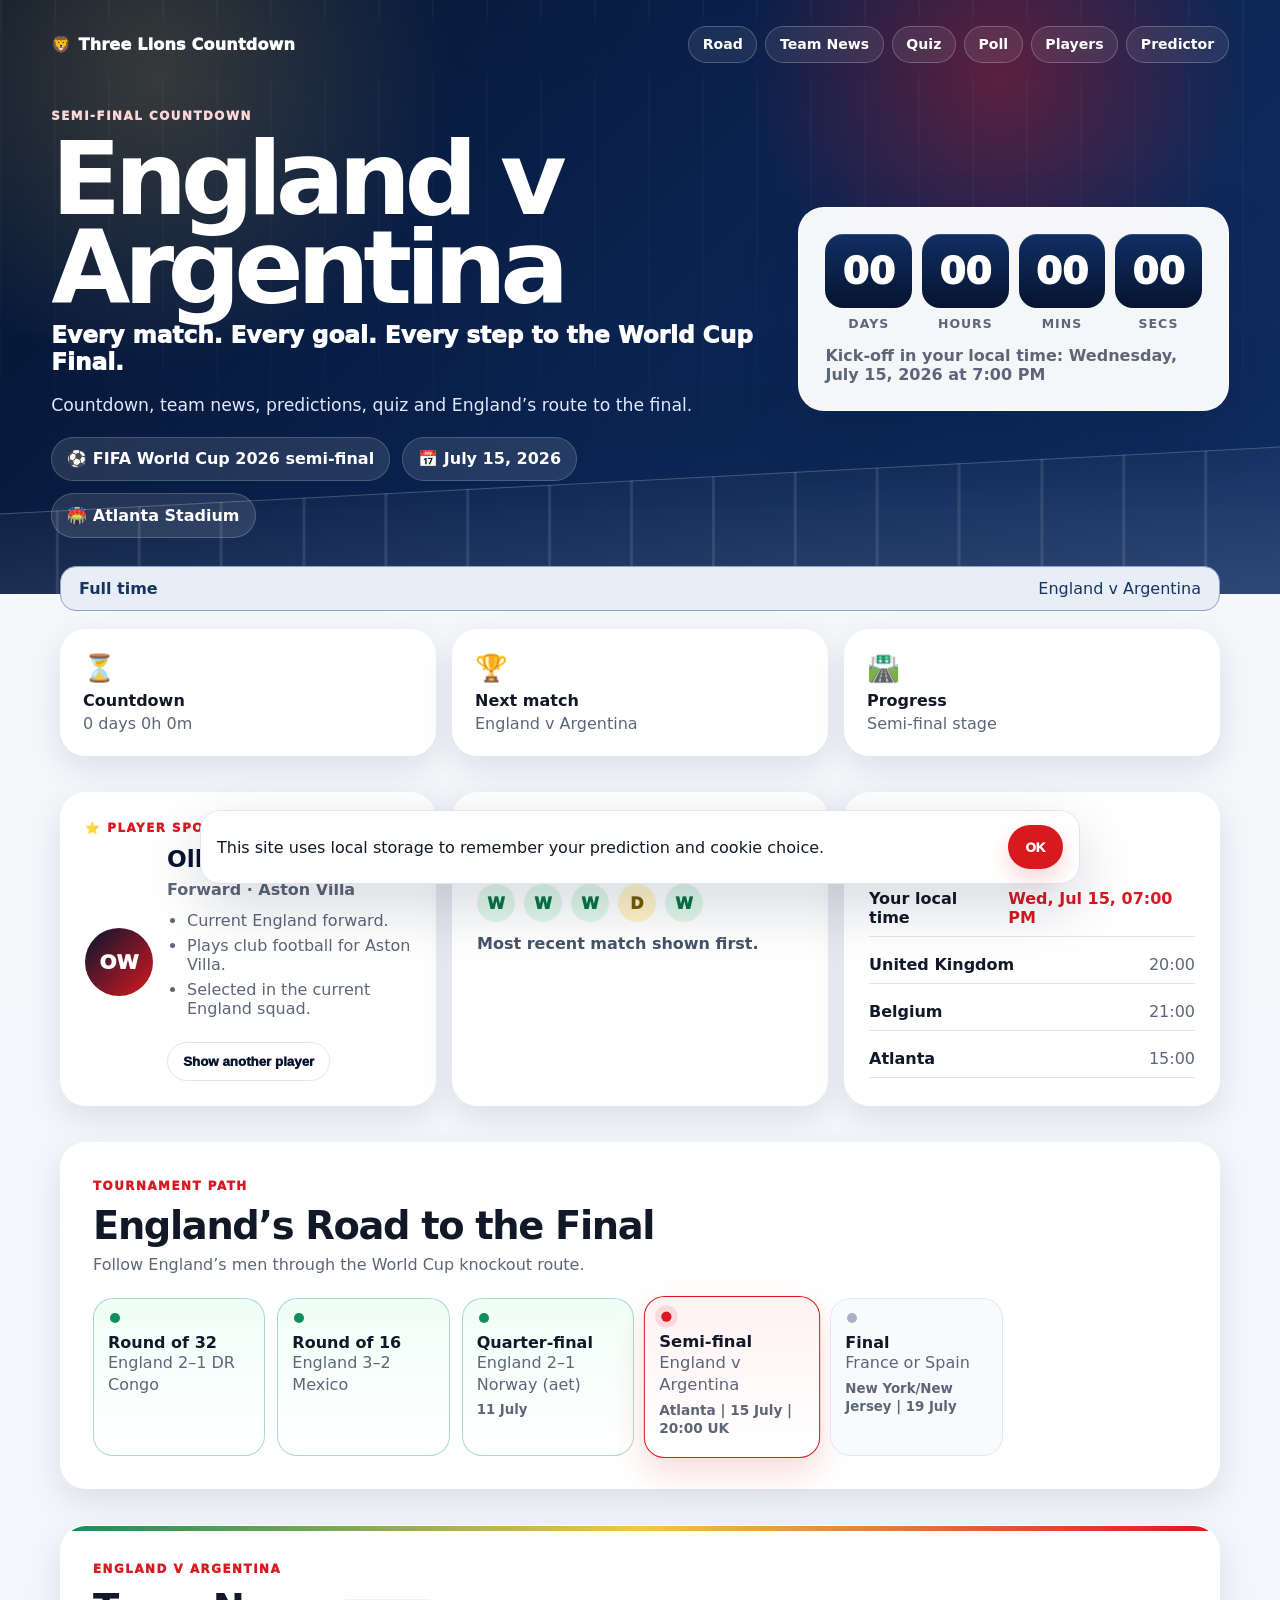
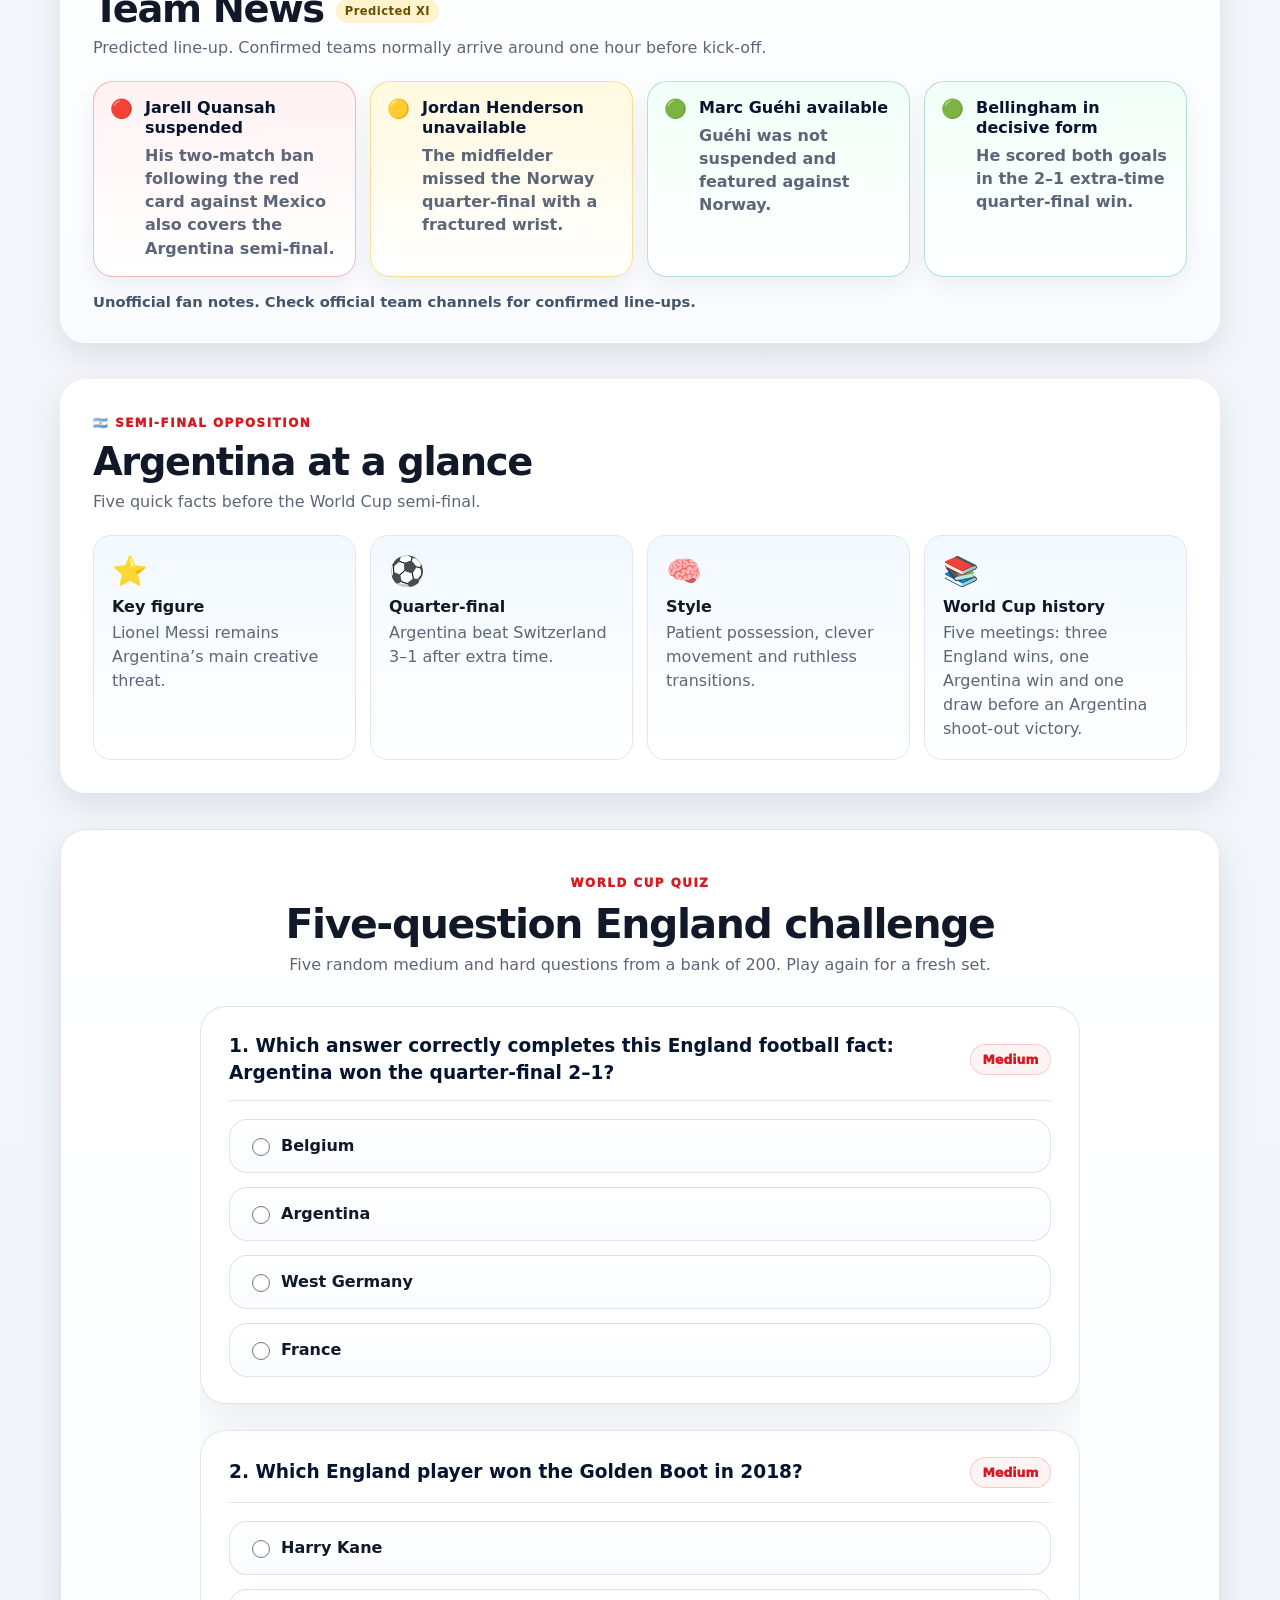
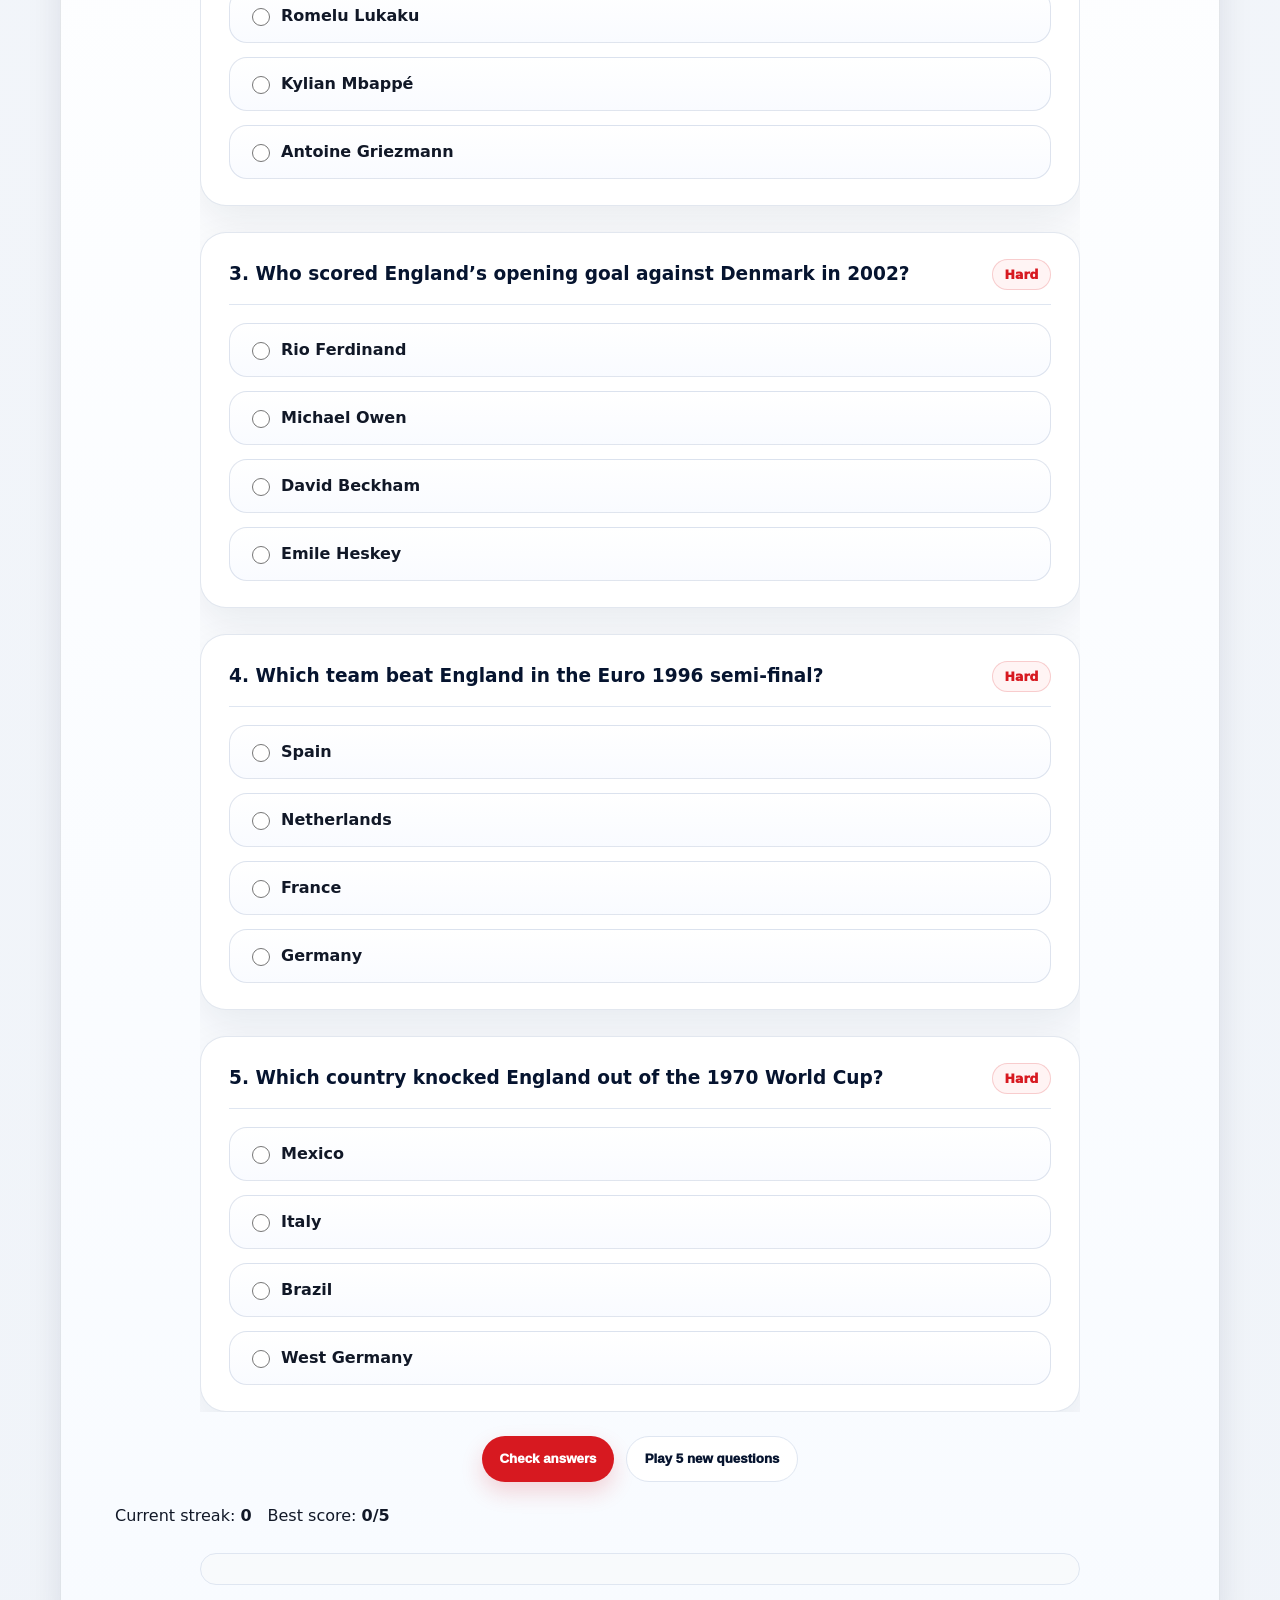
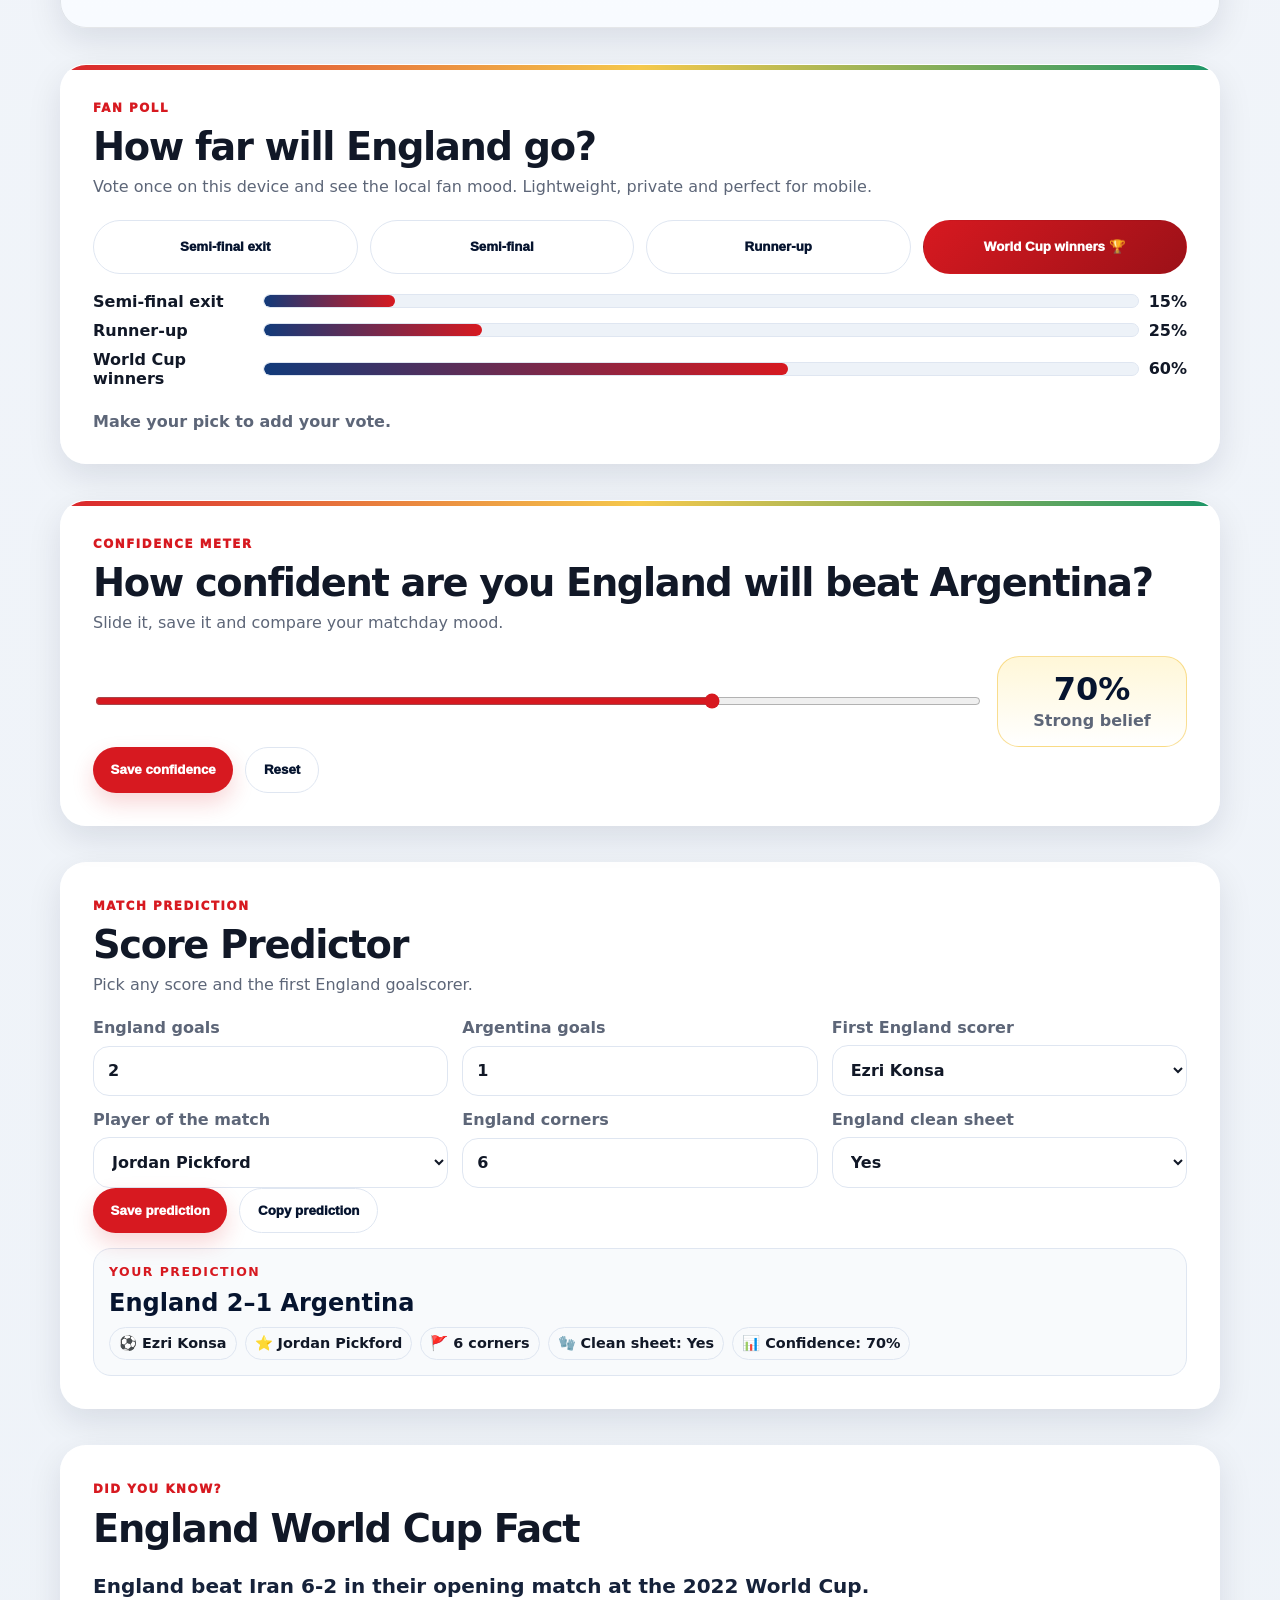
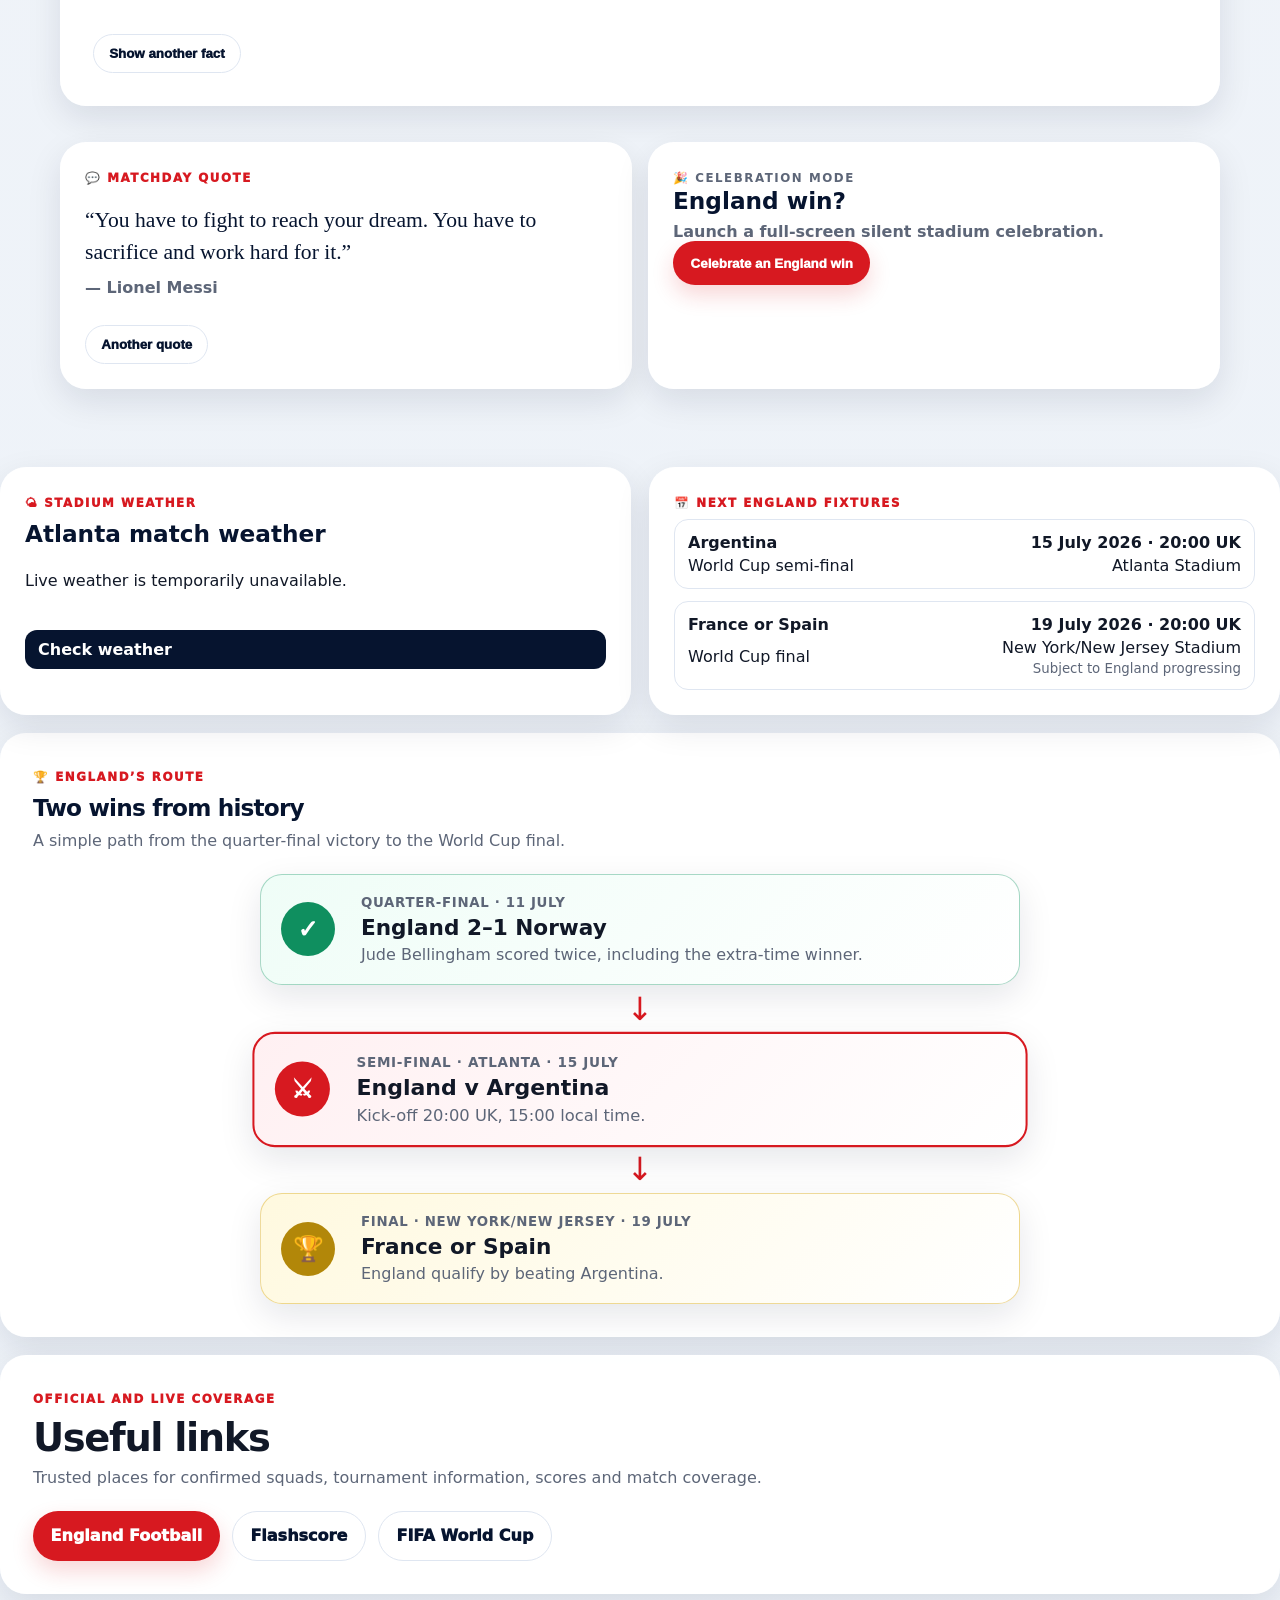
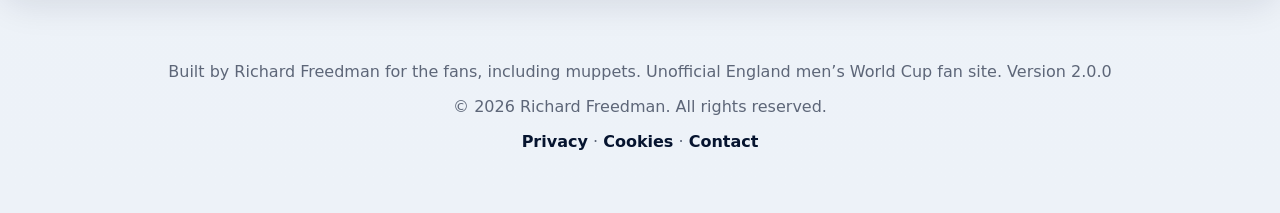
==== commit 18d44bac: "Add files via upload" ====
--- a/index.html
+++ b/index.html
@@ -4,7 +4,7 @@
   <meta charset="utf-8" />
   <meta name="viewport" content="width=device-width, initial-scale=1, viewport-fit=cover" />
   <title>Three Lions Countdown | England Men’s World Cup Match Centre</title>
-  <meta name="description" content="A fast England men’s World Cup match centre with countdown, road to the final, quiz, score predictor and official highlights." />
+  <meta name="description" content="A fast England men’s World Cup match centre with countdown, road to the final, quiz, score predictor." />
   <meta name="theme-color" content="#07152f" />
   <meta property="og:title" content="Three Lions Countdown" />
   <meta property="og:description" content="England v Argentina semi-final countdown, quiz, predictor and route to the final." />
@@ -30,7 +30,6 @@
         <a href="#fan-poll">Poll</a>
         <a href="#spotlight">Players</a>
         <a href="#predictor">Predictor</a>
-        <a href="#highlights">Highlights</a>
       </div>
     </nav>
     <div class="hero-grid reveal">
@@ -98,10 +97,10 @@
     </section>
 
     <section class="card quiz reveal" id="quiz">
-      <div class="section-head"><p class="eyebrow">World Cup quiz</p><h2>Three rotating England questions</h2><p>Questions rotate from a larger England World Cup quiz bank.</p></div>
+      <div class="section-head"><p class="eyebrow">World Cup quiz</p><h2>Five-question England challenge</h2><p>Five random medium and hard questions from a bank of 200. Play again for a fresh set.</p></div>
       <div id="quizContainer" class="quiz-list" aria-live="polite"></div>
-      <div class="button-row"><button id="checkQuiz">Check answers</button><button id="newQuiz" class="ghost">Try 3 new questions</button></div>
-      <div class="quiz-stats"><span>Current streak: <b id="quizStreak">0</b></span><span>Best score: <b id="quizBest">0/3</b></span></div><div id="quizResult" class="result" role="status"></div>
+      <div class="button-row"><button id="checkQuiz">Check answers</button><button id="newQuiz" class="ghost">Play 5 new questions</button></div>
+      <div class="quiz-stats"><span>Current streak: <b id="quizStreak">0</b></span><span>Best score: <b id="quizBest">0/5</b></span></div><div id="quizResult" class="result" role="status"></div>
     </section>
 
     <section class="card poll-card reveal" id="fan-poll">
@@ -145,11 +144,6 @@
       <article class="mini-card celebration-mode"><p class="eyebrow">🎉 Celebration mode</p><h2>England win?</h2><p>Launch a full-screen silent stadium celebration.</p><button id="winConfetti">Celebrate an England win</button></article>
     </section>
 
-    <section class="card highlights reveal" id="highlights">
-      <div class="section-head"><p class="eyebrow">Latest highlights</p><h2 id="highlightTitle">England v Mexico 3-2</h2><p id="highlightSubtitle">Highlights from 6 July 2026.</p></div>
-      <div class="video-wrap" id="videoWrap"></div>
-    </section>
-
   </main>
 
   <button class="back-top" id="backTop" aria-label="Back to top">↑</button>
@@ -157,7 +151,7 @@
     <section class="feature-grid reveal" id="live-info" aria-label="Live match information">
       <article class="mini-card weather-card">
         <p class="eyebrow">🌤 Stadium weather</p>
-        <h2 id="weatherTitle">Miami match weather</h2>
+        <h2 id="weatherTitle">Atlanta match weather</h2>
         <div id="weatherPanel" class="weather-panel" aria-live="polite"><p>Loading match-day weather…</p></div>
       </article>
       <article class="mini-card fixtures-card">
@@ -170,7 +164,7 @@
       <article class="mini-card simple-route-card">
         <div class="section-head"><p class="eyebrow">🏆 England’s route</p><h2>Two wins from history</h2><p>A simple path from the quarter-final victory to the World Cup final.</p></div>
         <div class="simple-route">
-          <article class="route-stage done"><span class="route-icon">✓</span><div><small>Quarter-final · Miami</small><b>England 2–1 Norway</b><p>Jude Bellingham scored twice, including the extra-time winner.</p></div></article>
+          <article class="route-stage done"><span class="route-icon">✓</span><div><small>Quarter-final · 11 July</small><b>England 2–1 Norway</b><p>Jude Bellingham scored twice, including the extra-time winner.</p></div></article>
           <div class="route-arrow">↓</div>
           <article class="route-stage current"><span class="route-icon">⚔</span><div><small>Semi-final · Atlanta · 15 July</small><b>England v Argentina</b><p>Kick-off 20:00 UK, 15:00 local time.</p></div></article>
           <div class="route-arrow">↓</div>
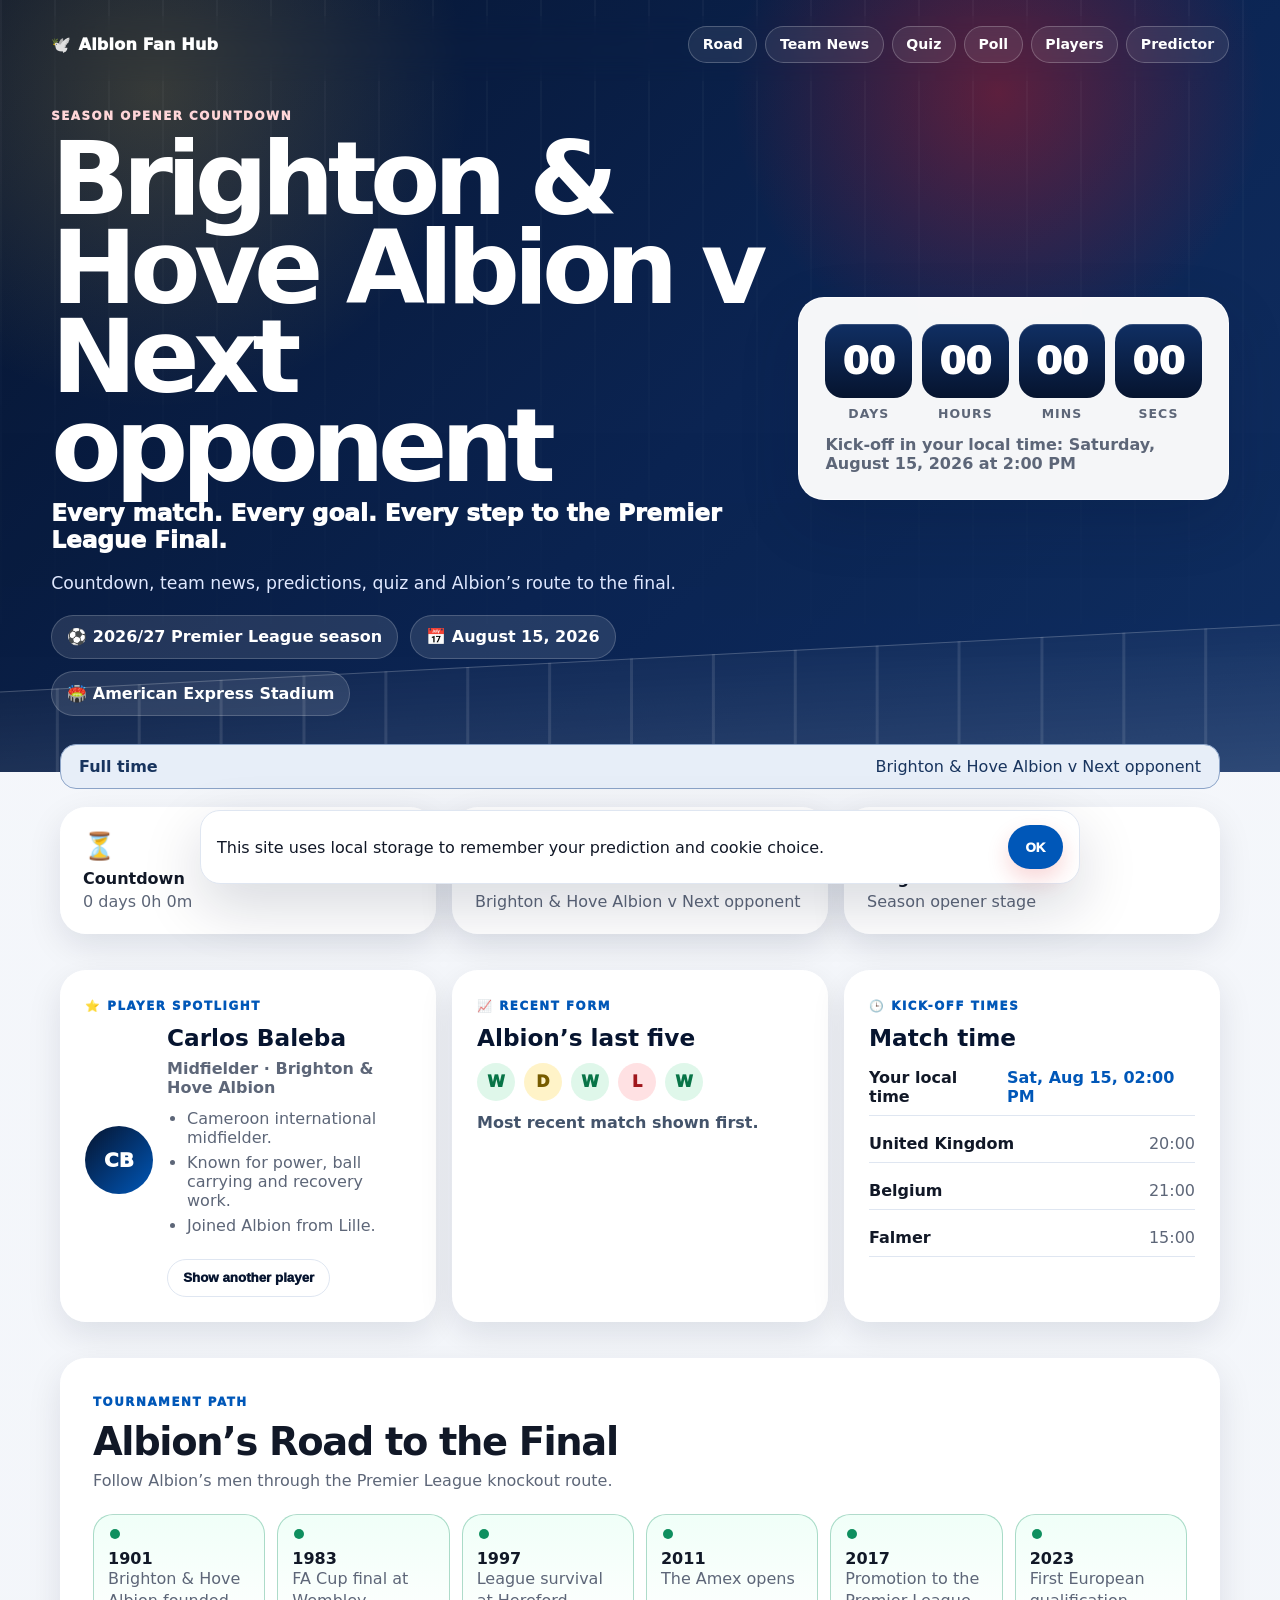
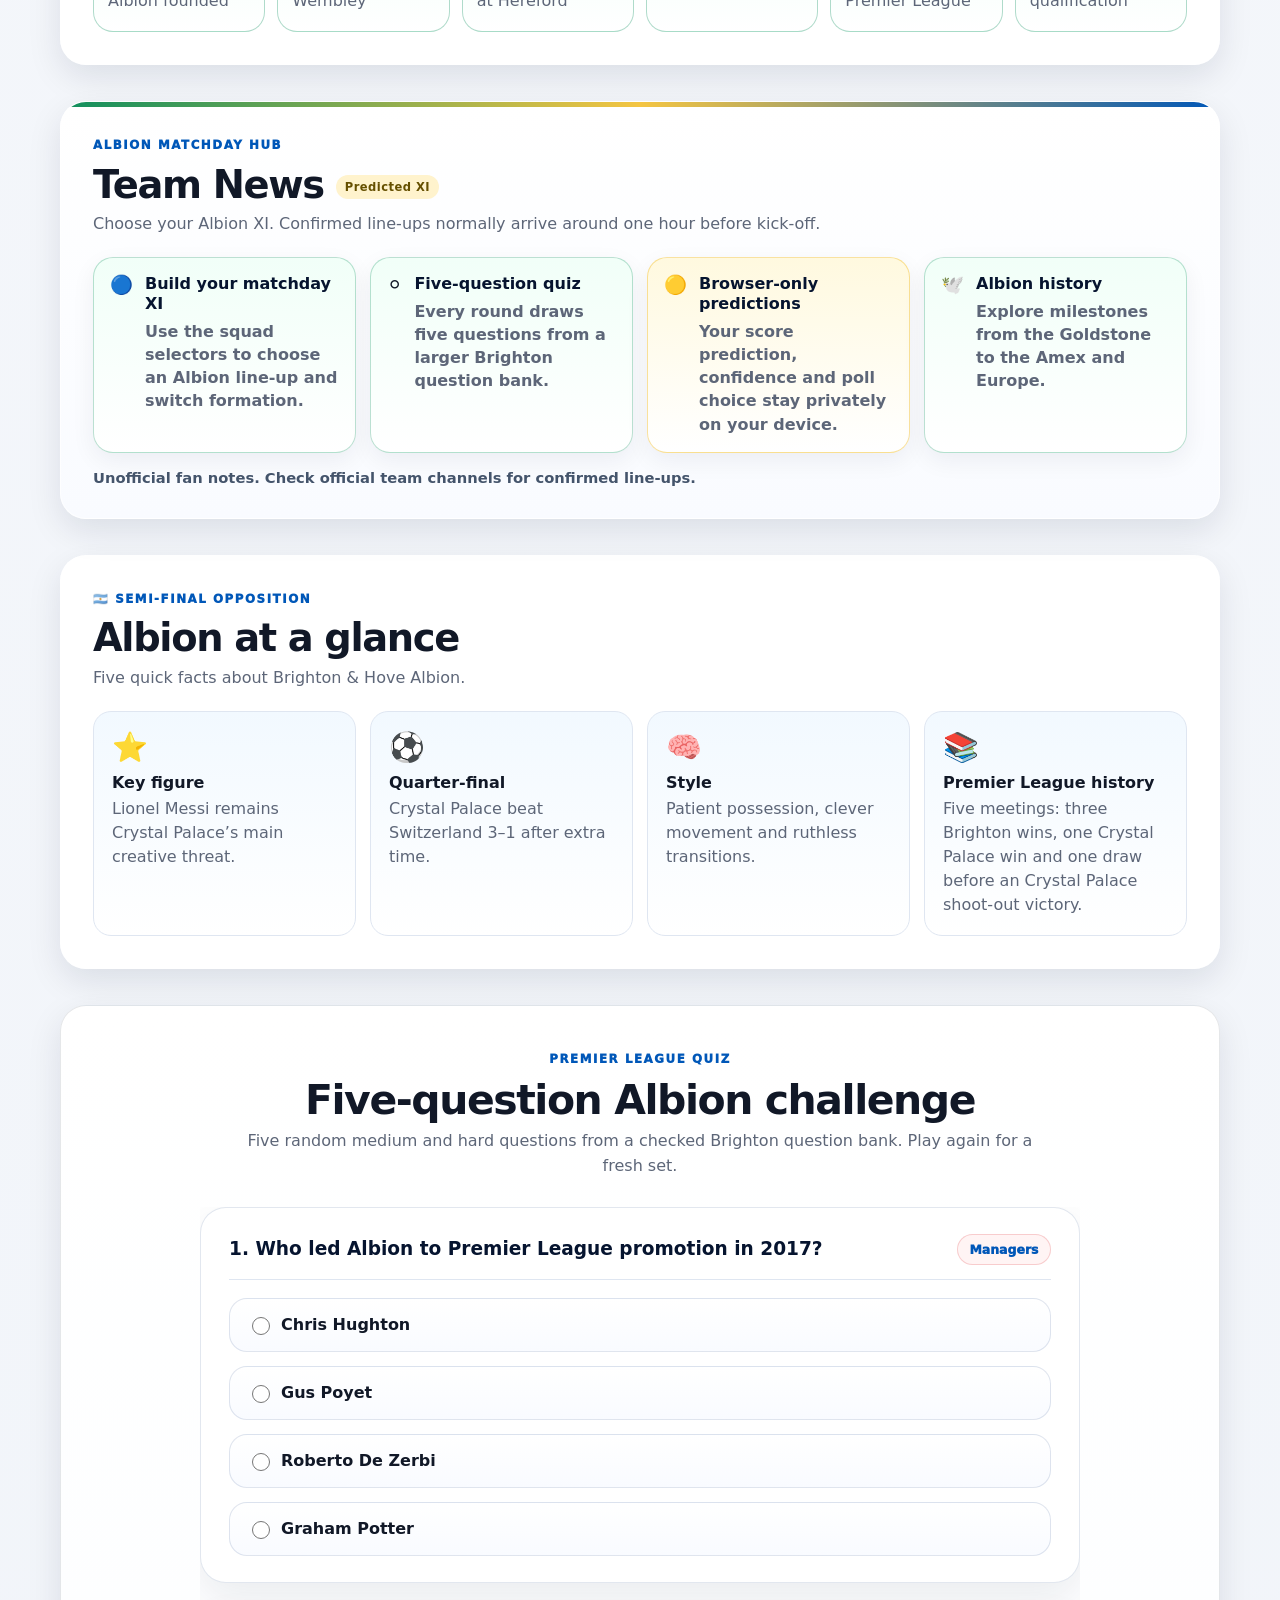
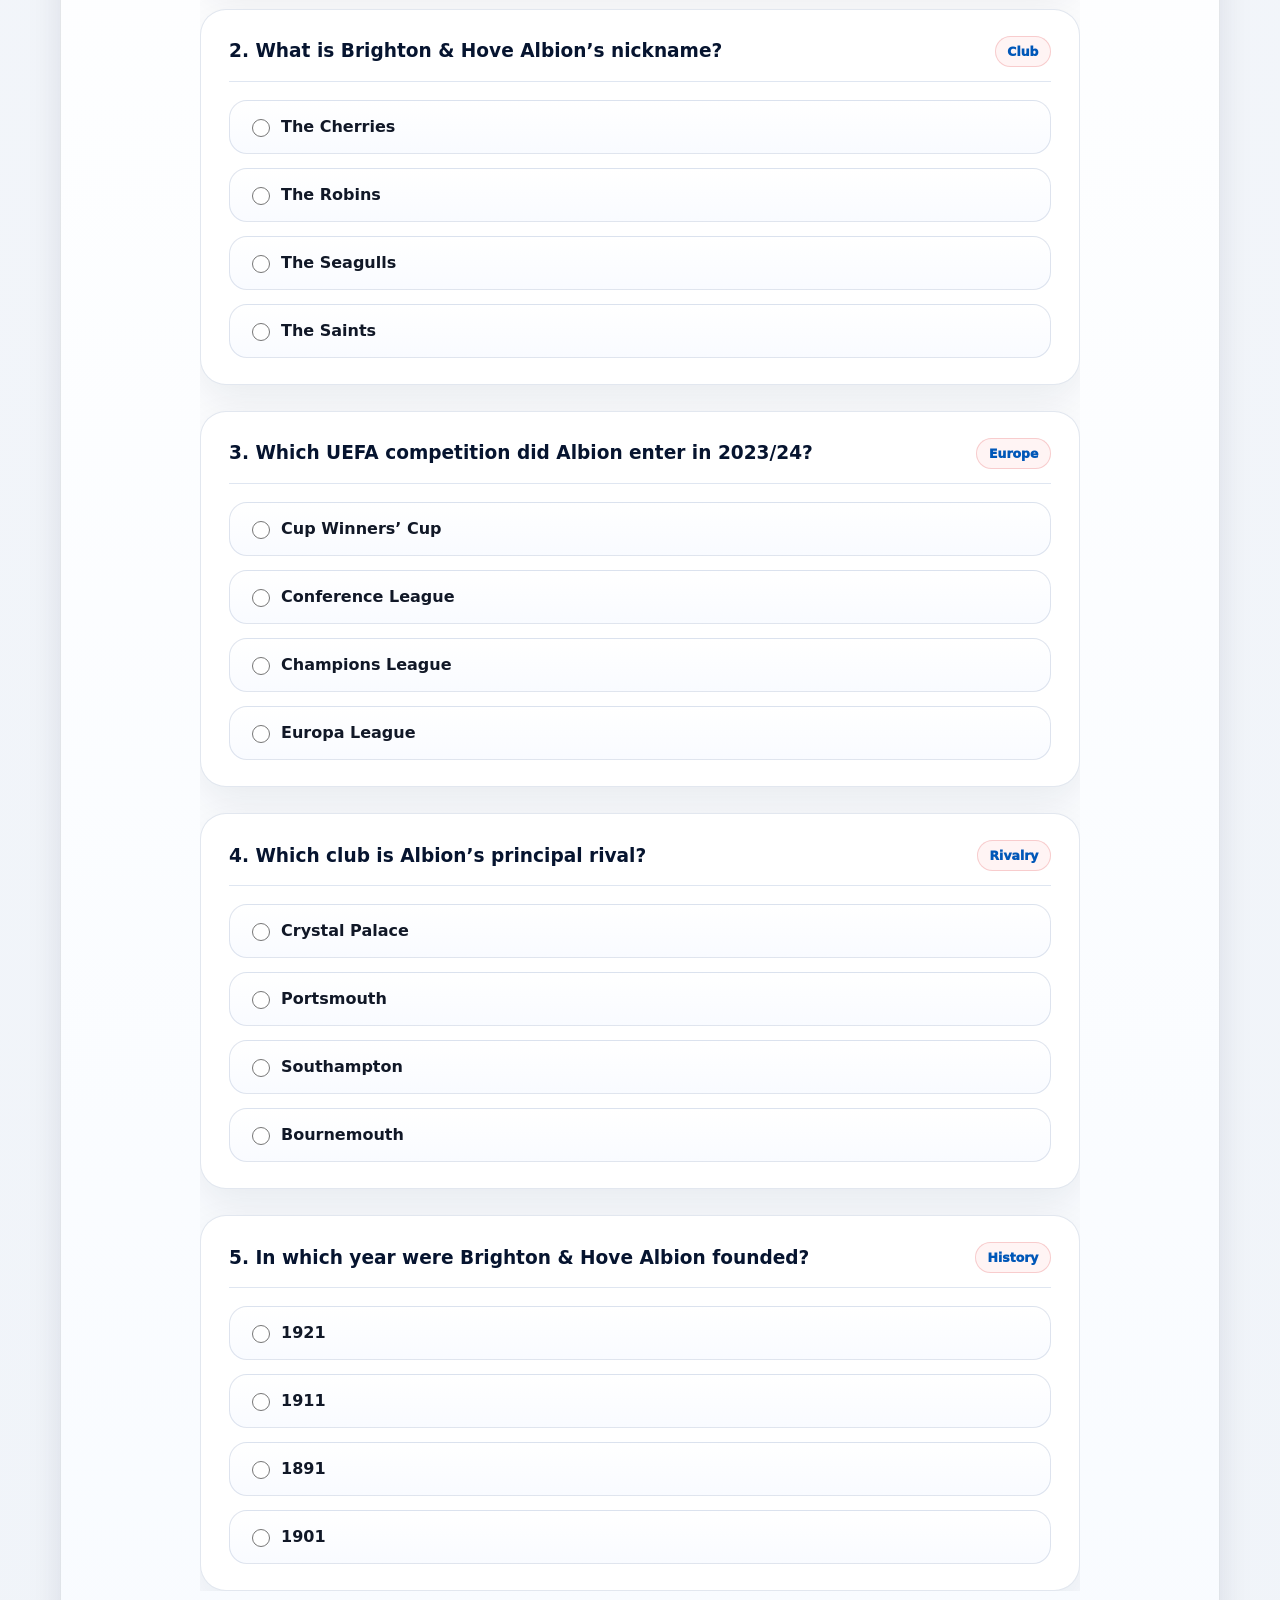
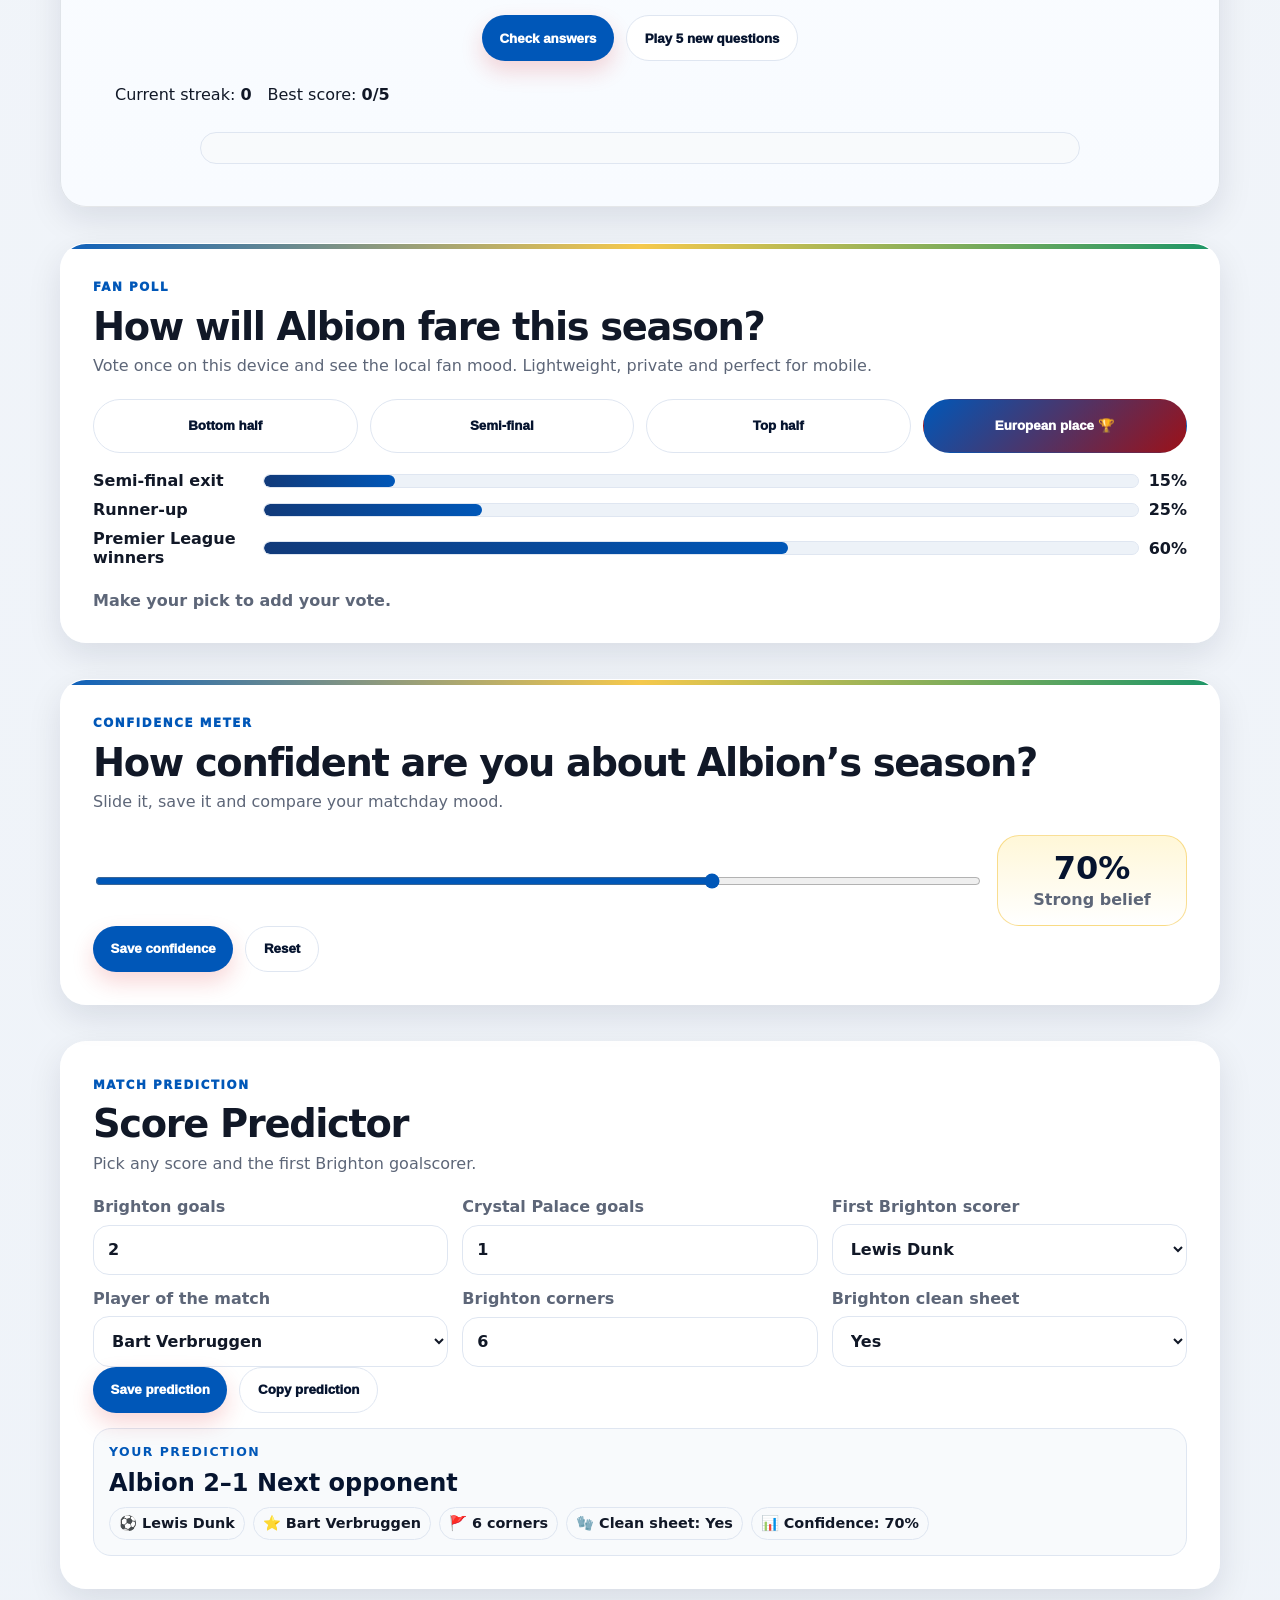
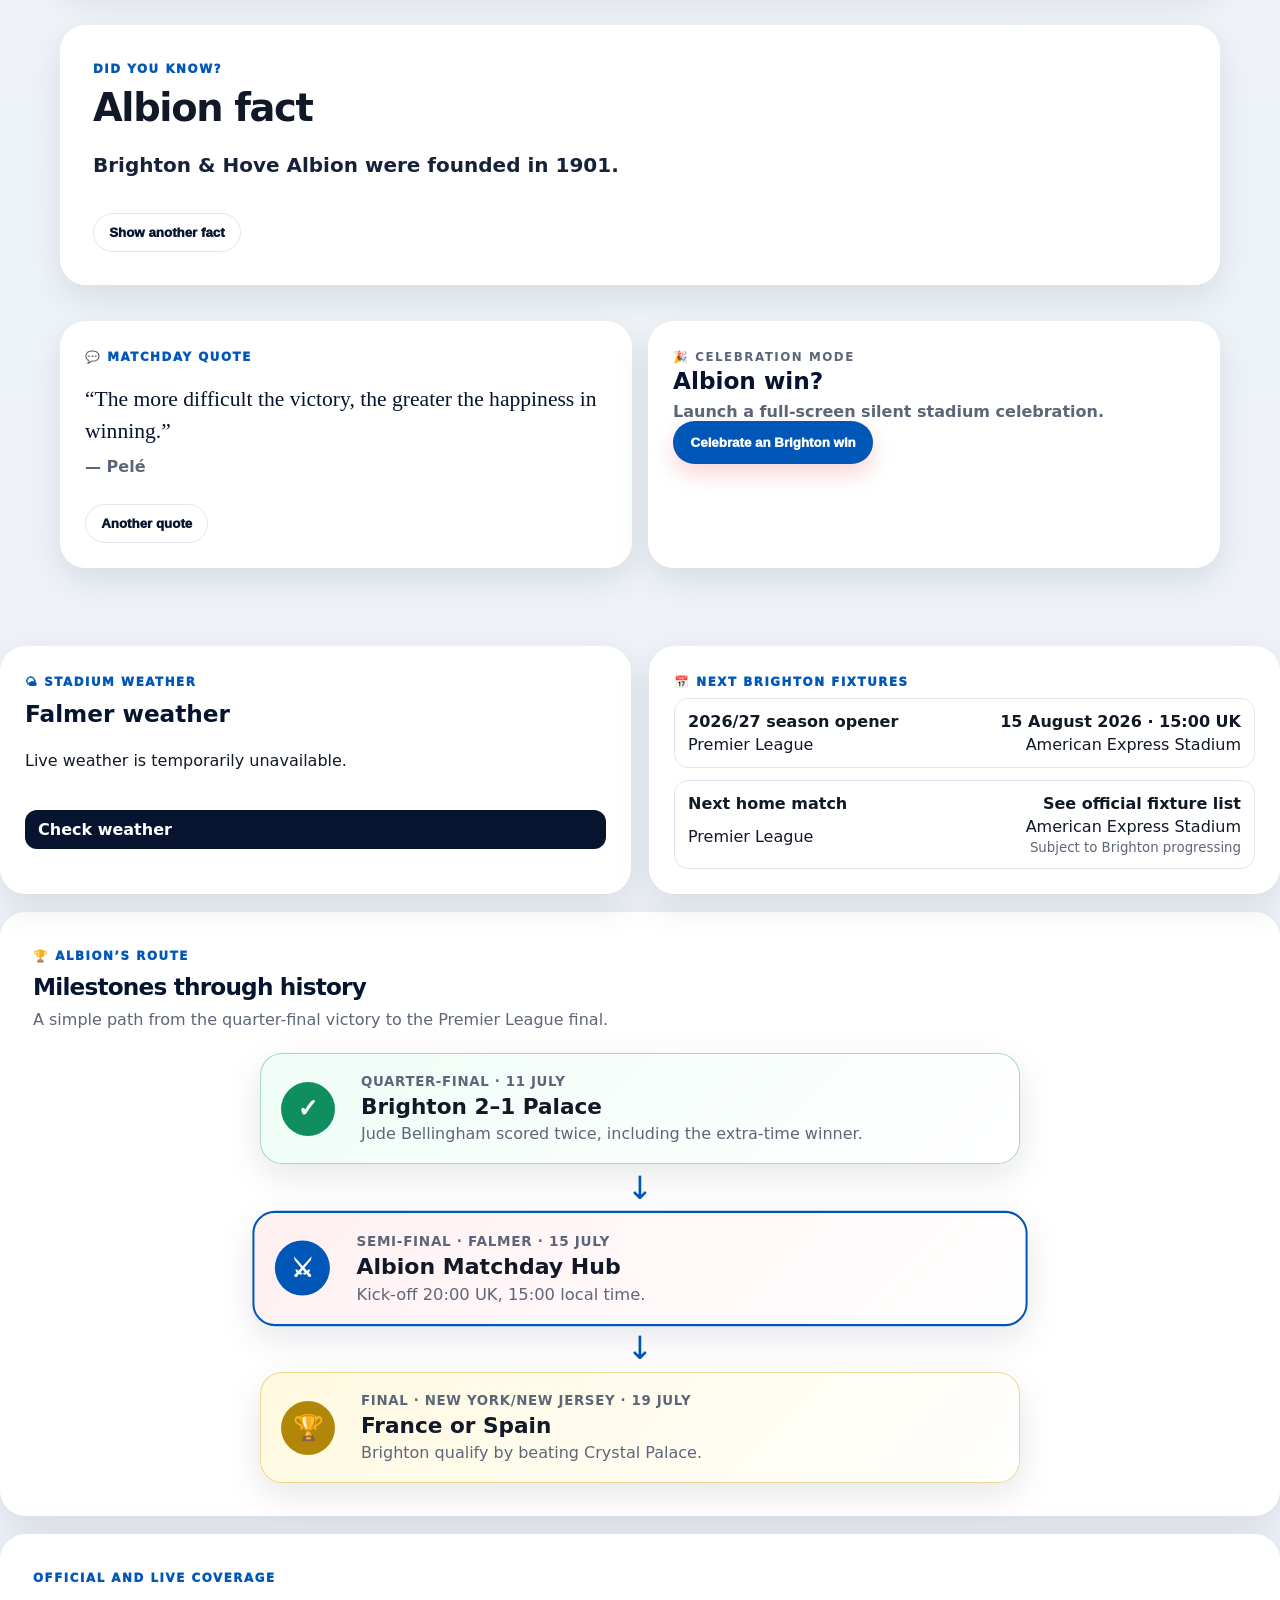
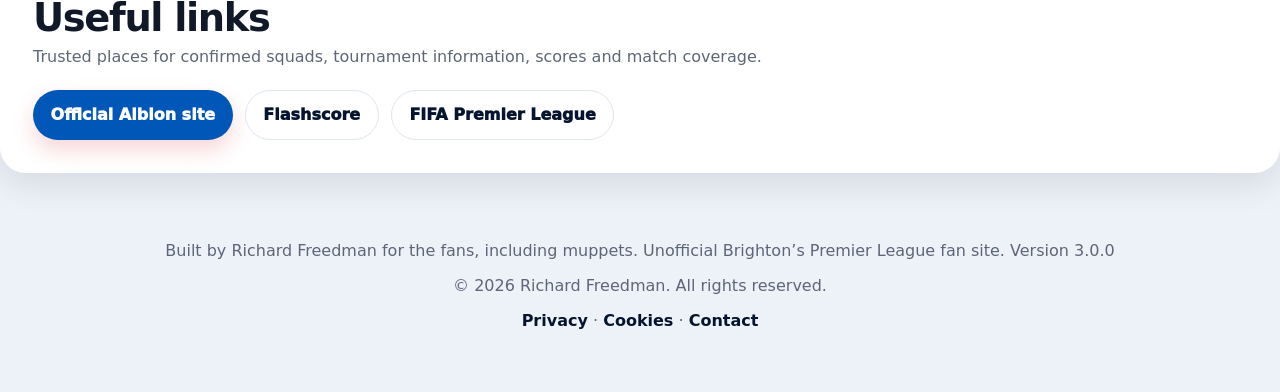
==== commit b52c53eb: "Add files via upload" ====
--- a/index.html
+++ b/index.html
@@ -3,25 +3,25 @@
 <head>
   <meta charset="utf-8" />
   <meta name="viewport" content="width=device-width, initial-scale=1, viewport-fit=cover" />
-  <title>Three Lions Countdown | England Men’s World Cup Match Centre</title>
-  <meta name="description" content="A fast England men’s World Cup match centre with countdown, road to the final, quiz, score predictor." />
+  <title>Albion Fan Hub | Brighton & Hove Albion Supporters’ Centre</title>
+  <meta name="description" content="A fast Brighton’s Premier League match centre with countdown, road to the final, quiz, score predictor." />
   <meta name="theme-color" content="#07152f" />
-  <meta property="og:title" content="Three Lions Countdown" />
-  <meta property="og:description" content="England v Argentina semi-final countdown, quiz, predictor and route to the final." />
+  <meta property="og:title" content="Albion Fan Hub" />
+  <meta property="og:description" content="Albion Matchday Hub semi-final countdown, quiz, predictor and route to the final." />
   <meta property="og:type" content="website" />
   <meta name="twitter:card" content="summary_large_image" />
-  <meta name="keywords" content="England World Cup, Three Lions, England v Argentina, World Cup countdown, England quiz" />
+  <meta name="keywords" content="Brighton Premier League, Seagulls, Albion Matchday Hub, Premier League countdown, Brighton quiz" />
   <meta name="robots" content="index, follow" />
   <link rel="icon" href="favicon.svg" type="image/svg+xml">
   <link rel="stylesheet" href="style.css" />
 </head>
 <body>
   <a class="skip-link" href="#main">Skip to content</a>
-  <div class="loader" id="loader" aria-hidden="true"><div><b>🦁 Three Lions Countdown</b><span>Loading matchday...</span></div></div>
+  <div class="loader" id="loader" aria-hidden="true"><div><b>🕊️ Albion Fan Hub</b><span>Loading matchday...</span></div></div>
 
   <header class="hero" id="top">
     <nav class="topbar" aria-label="Main navigation">
-      <a class="brand" href="#top">🦁 <span>Three Lions Countdown</span></a>
+      <a class="brand" href="#top">🕊️ <span>Albion Fan Hub</span></a>
       <button class="menu-toggle" id="menuToggle" aria-expanded="false" aria-controls="navLinks">Menu</button>
       <div class="nav-links" id="navLinks">
         <a href="#road">Road</a>
@@ -35,13 +35,13 @@
     <div class="hero-grid reveal">
       <section class="hero-copy">
         <p class="eyebrow" id="heroStage">Semi-final countdown</p>
-        <h1 id="heroMatch">England v Argentina</h1>
-        <p class="motto">Every match. Every goal. Every step to the World Cup Final.</p>
-        <p class="lead">Countdown, team news, predictions, quiz and England’s route to the final.</p>
+        <h1 id="heroMatch">Albion Matchday Hub</h1>
+        <p class="motto">Every match. Every goal. Every step to the Premier League Final.</p>
+        <p class="lead">Countdown, team news, predictions, quiz and Albion’s route to the final.</p>
         <div class="meta-row" aria-label="Match information">
-          <span id="metaCompetition">⚽ World Cup semi-final</span>
+          <span id="metaCompetition">⚽ Premier League season</span>
           <span id="metaDate">📅 15 July 2026</span>
-          <span id="metaVenue">🏟️ Atlanta</span>
+          <span id="metaVenue">🏟️ Falmer</span>
         </div>
       </section>
       <aside class="countdown-card" aria-label="Countdown to kick-off">
@@ -52,10 +52,10 @@
     </div>
   </header>
 
-  <main id="main"><section id="matchStatusBanner" class="match-status-banner" aria-live="polite"><b id="matchStatusText">Match day</b><span id="matchStatusDetail">England v Argentina</span></section>
-    <section class="dashboard reveal" aria-label="World Cup dashboard">
+  <main id="main"><section id="matchStatusBanner" class="match-status-banner" aria-live="polite"><b id="matchStatusText">Match day</b><span id="matchStatusDetail">Albion Matchday Hub</span></section>
+    <section class="dashboard reveal" aria-label="Premier League dashboard">
       <article><span>⏳</span><b>Countdown</b><p id="dashCountdown">Loading...</p></article>
-      <article><span>🏆</span><b>Next match</b><p id="dashMatch">England v Argentina</p></article>
+      <article><span>🏆</span><b>Next match</b><p id="dashMatch">Albion Matchday Hub</p></article>
       <article><span>🛣️</span><b>Progress</b><p id="dashProgress">Semi-final stage</p></article>
     </section>
 
@@ -65,83 +65,83 @@
         <div class="spotlight-player"><div class="player-initials" id="spotlightInitials">HK</div><div class="spotlight-copy"><h2 id="spotlightName">Harry Kane</h2><p id="spotlightInfo">Captain and centre-forward.</p><ul id="spotlightFacts" class="spotlight-facts"></ul><button id="nextSpotlight" class="ghost small-btn">Show another player</button></div></div>
       </article>
       <article class="mini-card">
-        <p class="eyebrow">📈 Recent form</p><h2>England’s last five</h2>
-        <div class="form-row" id="recentForm" aria-label="England recent form"></div>
+        <p class="eyebrow">📈 Recent form</p><h2>Albion’s last five</h2>
+        <div class="form-row" id="recentForm" aria-label="Brighton recent form"></div>
         <p class="small-note">Most recent match shown first.</p>
       </article>
       <article class="mini-card">
         <p class="eyebrow">🕒 Kick-off times</p><h2>Match time</h2>
-        <div class="time-list"><span><b>Your local time</b><strong id="localTimeExtra">Detecting…</strong></span><span><b>United Kingdom</b>20:00</span><span><b>Belgium</b>21:00</span><span><b>Atlanta</b>15:00</span></div>
+        <div class="time-list"><span><b>Your local time</b><strong id="localTimeExtra">Detecting…</strong></span><span><b>United Kingdom</b>20:00</span><span><b>Belgium</b>21:00</span><span><b>Falmer</b>15:00</span></div>
       </article>
     </section>
 
     <section class="card road reveal" id="road">
-      <div class="section-head"><p class="eyebrow">Tournament path</p><h2>England’s Road to the Final</h2><p>Follow England’s men through the World Cup knockout route.</p></div>
+      <div class="section-head"><p class="eyebrow">Tournament path</p><h2>Albion’s Road to the Final</h2><p>Follow Albion’s men through the Premier League knockout route.</p></div>
       <div class="journey" id="journey"></div>
     </section>
 
     <section class="card team-news reveal" id="team-news">
-      <div class="section-head"><p class="eyebrow">England v Argentina</p><h2>Team News <span id="lineupBadge" class="lineup-badge predicted">Predicted XI</span></h2><p id="lineupUpdated">Latest semi-final notes for England supporters.</p></div>
+      <div class="section-head"><p class="eyebrow">Albion Matchday Hub</p><h2>Team News <span id="lineupBadge" class="lineup-badge predicted">Predicted XI</span></h2><p id="lineupUpdated">Latest semi-final notes for Brighton supporters.</p></div>
       <div class="news-grid" id="teamNewsList" aria-live="polite"></div>
       <p class="news-disclaimer">Unofficial fan notes. Check official team channels for confirmed line-ups.</p>
     </section>
 
     <section class="card opponent-card reveal" id="opponent">
-      <div class="section-head"><p class="eyebrow">🇦🇷 Semi-final opposition</p><h2>Argentina at a glance</h2><p>Five quick facts before the World Cup semi-final.</p></div>
+      <div class="section-head"><p class="eyebrow">🇦🇷 Semi-final opposition</p><h2>Albion at a glance</h2><p>Five quick facts about Brighton & Hove Albion.</p></div>
       <div class="opponent-grid">
-        <article><span>⭐</span><b>Key figure</b><p>Lionel Messi remains Argentina’s main creative threat.</p></article>
-        <article><span>⚽</span><b>Quarter-final</b><p>Argentina beat Switzerland 3–1 after extra time.</p></article>
+        <article><span>⭐</span><b>Key figure</b><p>Lionel Messi remains Crystal Palace’s main creative threat.</p></article>
+        <article><span>⚽</span><b>Quarter-final</b><p>Crystal Palace beat Switzerland 3–1 after extra time.</p></article>
         <article><span>🧠</span><b>Style</b><p>Patient possession, clever movement and ruthless transitions.</p></article>
-        <article><span>📚</span><b>World Cup history</b><p>Five meetings: three England wins, one Argentina win and one draw before an Argentina shoot-out victory.</p></article>
+        <article><span>📚</span><b>Premier League history</b><p>Five meetings: three Brighton wins, one Crystal Palace win and one draw before an Crystal Palace shoot-out victory.</p></article>
       </div>
     </section>
 
     <section class="card quiz reveal" id="quiz">
-      <div class="section-head"><p class="eyebrow">World Cup quiz</p><h2>Five-question England challenge</h2><p>Five random medium and hard questions from a bank of 200. Play again for a fresh set.</p></div>
+      <div class="section-head"><p class="eyebrow">Premier League quiz</p><h2>Five-question Albion challenge</h2><p>Five random medium and hard questions from a checked Brighton question bank. Play again for a fresh set.</p></div>
       <div id="quizContainer" class="quiz-list" aria-live="polite"></div>
       <div class="button-row"><button id="checkQuiz">Check answers</button><button id="newQuiz" class="ghost">Play 5 new questions</button></div>
       <div class="quiz-stats"><span>Current streak: <b id="quizStreak">0</b></span><span>Best score: <b id="quizBest">0/5</b></span></div><div id="quizResult" class="result" role="status"></div>
     </section>
 
     <section class="card poll-card reveal" id="fan-poll">
-      <div class="section-head"><p class="eyebrow">Fan poll</p><h2>How far will England go?</h2><p>Vote once on this device and see the local fan mood. Lightweight, private and perfect for mobile.</p></div>
-      <div class="poll-options" id="pollOptions" role="group" aria-label="How far will England go poll">
-        <button type="button" class="poll-option" data-choice="Semi-final exit">Semi-final exit</button>
+      <div class="section-head"><p class="eyebrow">Fan poll</p><h2>How will Albion fare this season?</h2><p>Vote once on this device and see the local fan mood. Lightweight, private and perfect for mobile.</p></div>
+      <div class="poll-options" id="pollOptions" role="group" aria-label="How far will Brighton go poll">
+        <button type="button" class="poll-option" data-choice="Bottom half">Bottom half</button>
         <button type="button" class="poll-option" data-choice="Semi-final">Semi-final</button>
-        <button type="button" class="poll-option" data-choice="Runner-up">Runner-up</button>
-        <button type="button" class="poll-option winner" data-choice="World Cup winners">World Cup winners 🏆</button>
+        <button type="button" class="poll-option" data-choice="Top half">Top half</button>
+        <button type="button" class="poll-option winner" data-choice="European place">European place 🏆</button>
       </div>
       <div class="poll-results" id="pollResults" aria-live="polite"></div>
     </section>
 
     <section class="card confidence-card reveal" id="confidence">
-      <div class="section-head"><p class="eyebrow">Confidence meter</p><h2>How confident are you England will beat Argentina?</h2><p>Slide it, save it and compare your matchday mood.</p></div>
+      <div class="section-head"><p class="eyebrow">Confidence meter</p><h2>How confident are you about Albion’s season?</h2><p>Slide it, save it and compare your matchday mood.</p></div>
       <div class="confidence-wrap">
-        <input id="confidenceSlider" type="range" min="0" max="100" value="70" aria-label="England confidence percentage">
+        <input id="confidenceSlider" type="range" min="0" max="100" value="70" aria-label="Brighton confidence percentage">
         <div class="confidence-readout"><strong id="confidenceValue">70%</strong><span id="confidenceLabel">Strong belief</span></div>
       </div>
       <div class="button-row"><button id="saveConfidence" type="button">Save confidence</button><button id="resetConfidence" type="button" class="ghost">Reset</button></div>
     </section>
 
     <section class="card predictor reveal" id="predictor">
-      <div class="section-head"><p class="eyebrow">Match prediction</p><h2>Score Predictor</h2><p>Pick any score and the first England goalscorer.</p></div>
+      <div class="section-head"><p class="eyebrow">Match prediction</p><h2>Score Predictor</h2><p>Pick any score and the first Brighton goalscorer.</p></div>
       <div class="predictor-grid">
-        <label>England goals<input id="engScore" type="number" min="0" max="20" value="2" inputmode="numeric"></label>
-        <label>Argentina goals<input id="norScore" type="number" min="0" max="20" value="1" inputmode="numeric"></label>
-        <label>First England scorer<select id="firstScorer"></select></label>
+        <label>Brighton goals<input id="engScore" type="number" min="0" max="20" value="2" inputmode="numeric"></label>
+        <label>Crystal Palace goals<input id="norScore" type="number" min="0" max="20" value="1" inputmode="numeric"></label>
+        <label>First Brighton scorer<select id="firstScorer"></select></label>
         <label>Player of the match<select id="playerOfMatch"></select></label>
-        <label>England corners<input id="engCorners" type="number" min="0" max="30" value="6" inputmode="numeric"></label>
-        <label>England clean sheet<select id="cleanSheet"><option value="Yes">Yes</option><option value="No">No</option></select></label>
+        <label>Brighton corners<input id="engCorners" type="number" min="0" max="30" value="6" inputmode="numeric"></label>
+        <label>Brighton clean sheet<select id="cleanSheet"><option value="Yes">Yes</option><option value="No">No</option></select></label>
       </div>
       <div class="button-row"><button id="savePrediction">Save prediction</button><button id="copyPrediction" class="ghost">Copy prediction</button></div>
       <div class="summary prediction-card" id="predictionSummary" aria-live="polite">Make your prediction above.</div>
     </section>
 
-    <section class="card facts reveal" id="fact"><div class="section-head"><p class="eyebrow">Did you know?</p><h2>England World Cup Fact</h2></div><p id="factText"></p><button id="newFact" class="ghost small-btn">Show another fact</button></section>
+    <section class="card facts reveal" id="fact"><div class="section-head"><p class="eyebrow">Did you know?</p><h2>Albion fact</h2></div><p id="factText"></p><button id="newFact" class="ghost small-btn">Show another fact</button></section>
 
     <section class="two-card-row reveal" aria-label="Fan extras">
       <article class="mini-card quote-card"><p class="eyebrow">💬 Matchday quote</p><blockquote id="matchQuote">“Football is nothing without fans.”</blockquote><p id="quoteAttribution" class="quote-attribution">— Matt Busby</p><button id="newQuote" class="ghost small-btn">Another quote</button></article>
-      <article class="mini-card celebration-mode"><p class="eyebrow">🎉 Celebration mode</p><h2>England win?</h2><p>Launch a full-screen silent stadium celebration.</p><button id="winConfetti">Celebrate an England win</button></article>
+      <article class="mini-card celebration-mode"><p class="eyebrow">🎉 Celebration mode</p><h2>Albion win?</h2><p>Launch a full-screen silent stadium celebration.</p><button id="winConfetti">Celebrate an Brighton win</button></article>
     </section>
 
   </main>
@@ -151,32 +151,32 @@
     <section class="feature-grid reveal" id="live-info" aria-label="Live match information">
       <article class="mini-card weather-card">
         <p class="eyebrow">🌤 Stadium weather</p>
-        <h2 id="weatherTitle">Atlanta match weather</h2>
+        <h2 id="weatherTitle">Falmer weather</h2>
         <div id="weatherPanel" class="weather-panel" aria-live="polite"><p>Loading match-day weather…</p></div>
       </article>
       <article class="mini-card fixtures-card">
-        <p class="eyebrow">📅 Next England fixtures</p>
+        <p class="eyebrow">📅 Next Brighton fixtures</p>
         <div id="nextFixtures" class="fixtures-list"></div>
       </article>
     </section>
 
-    <section class="route-final reveal" aria-label="England route to the final">
+    <section class="route-final reveal" aria-label="Brighton route to the final">
       <article class="mini-card simple-route-card">
-        <div class="section-head"><p class="eyebrow">🏆 England’s route</p><h2>Two wins from history</h2><p>A simple path from the quarter-final victory to the World Cup final.</p></div>
+        <div class="section-head"><p class="eyebrow">🏆 Albion’s route</p><h2>Milestones through history</h2><p>A simple path from the quarter-final victory to the Premier League final.</p></div>
         <div class="simple-route">
-          <article class="route-stage done"><span class="route-icon">✓</span><div><small>Quarter-final · 11 July</small><b>England 2–1 Norway</b><p>Jude Bellingham scored twice, including the extra-time winner.</p></div></article>
+          <article class="route-stage done"><span class="route-icon">✓</span><div><small>Quarter-final · 11 July</small><b>Brighton 2–1 Palace</b><p>Jude Bellingham scored twice, including the extra-time winner.</p></div></article>
           <div class="route-arrow">↓</div>
-          <article class="route-stage current"><span class="route-icon">⚔</span><div><small>Semi-final · Atlanta · 15 July</small><b>England v Argentina</b><p>Kick-off 20:00 UK, 15:00 local time.</p></div></article>
+          <article class="route-stage current"><span class="route-icon">⚔</span><div><small>Semi-final · Falmer · 15 July</small><b>Albion Matchday Hub</b><p>Kick-off 20:00 UK, 15:00 local time.</p></div></article>
           <div class="route-arrow">↓</div>
-          <article class="route-stage future"><span class="route-icon">🏆</span><div><small>Final · New York/New Jersey · 19 July</small><b>France or Spain</b><p>England qualify by beating Argentina.</p></div></article>
+          <article class="route-stage future"><span class="route-icon">🏆</span><div><small>Final · New York/New Jersey · 19 July</small><b>France or Spain</b><p>Brighton qualify by beating Crystal Palace.</p></div></article>
         </div>
       </article>
     </section>
 
-    <section class="card links reveal useful-links-end"><div class="section-head"><p class="eyebrow">Official and live coverage</p><h2>Useful links</h2><p>Trusted places for confirmed squads, tournament information, scores and match coverage.</p></div><div class="cta-row"><a id="englandLink" href="https://www.englandfootball.com/england/mens-senior-team" target="_blank" rel="noopener">England Football</a><a id="flashscoreLink" class="secondary" href="https://www.flashscore.com/football/" target="_blank" rel="noopener">Flashscore</a><a id="fifaLink" class="secondary" href="https://www.fifa.com/en/tournaments/mens/worldcup/canadamexicousa2026" target="_blank" rel="noopener">FIFA World Cup</a></div></section>
+    <section class="card links reveal useful-links-end"><div class="section-head"><p class="eyebrow">Official and live coverage</p><h2>Useful links</h2><p>Trusted places for confirmed squads, tournament information, scores and match coverage.</p></div><div class="cta-row"><a id="albionLink" href="https://www.albionfootball.com/albion/mens-senior-team" target="_blank" rel="noopener">Official Albion site</a><a id="flashscoreLink" class="secondary" href="https://www.flashscore.com/football/" target="_blank" rel="noopener">Flashscore</a><a id="fifaLink" class="secondary" href="https://www.fifa.com/en/tournaments/mens/worldcup/canadamexicousa2026" target="_blank" rel="noopener">FIFA Premier League</a></div></section>
 
-  <footer><p>Built by Richard Freedman for the fans, including muppets. Unofficial England men’s World Cup fan site. <span id="versionText">Version 1.0</span></p><p class="copyright">© 2026 Richard Freedman. All rights reserved.</p><p class="footer-links"><a href="privacy.html">Privacy</a> · <a href="cookies.html">Cookies</a> · <a href="contact.html">Contact</a></p></footer>
-  <div class="celebration" id="celebration" role="dialog" aria-modal="true" aria-labelledby="celebrationTitle"><div class="stadium-lights"></div><div class="flag flag-left">🏴</div><div class="flag flag-right">🏴</div><div class="fireworks" aria-hidden="true"><i></i><i></i><i></i><i></i></div><div class="celebration-card"><div class="crest-burst">🦁</div><div class="big trophy-rise">🏆</div><h2 id="celebrationTitle">ENGLAND WIN!</h2><p>Three Lions roar on.</p><div class="sparkle-row">✦ ✧ ✦ ✧ ✦</div><button id="closeCelebration">Close celebration</button></div></div>
+  <footer><p>Built by Richard Freedman for the fans, including muppets. Unofficial Brighton’s Premier League fan site. <span id="versionText">Version 1.0</span></p><p class="copyright">© 2026 Richard Freedman. All rights reserved.</p><p class="footer-links"><a href="privacy.html">Privacy</a> · <a href="cookies.html">Cookies</a> · <a href="contact.html">Contact</a></p></footer>
+  <div class="celebration" id="celebration" role="dialog" aria-modal="true" aria-labelledby="celebrationTitle"><div class="stadium-lights"></div><div class="flag flag-left">🏴</div><div class="flag flag-right">🏴</div><div class="fireworks" aria-hidden="true"><i></i><i></i><i></i><i></i></div><div class="celebration-card"><div class="crest-burst">🕊️</div><div class="big trophy-rise">🏆</div><h2 id="celebrationTitle">ALBION WIN!</h2><p>Seagulls roar on.</p><div class="sparkle-row">✦ ✧ ✦ ✧ ✦</div><button id="closeCelebration">Close celebration</button></div></div>
   <div class="cookie" id="cookie"><span>This site uses local storage to remember your prediction and cookie choice.</span><button id="acceptCookie">OK</button></div>
   <script>window.addEventListener('load',()=>setTimeout(()=>document.getElementById('loader')?.classList.add('hide'),1200));setTimeout(()=>document.getElementById('loader')?.classList.add('hide'),5000);</script>
   <script src="config.js"></script>
--- a/style.css
+++ b/style.css
@@ -1,5 +1,5 @@
 :root{
-  --navy:#06142f;--navy2:#0b2452;--blue:#113a7a;--red:#d71920;--gold:#f4c542;--green:#0f8f5f;
+  --navy:#06142f;--navy2:#0b2452;--blue:#113a7a;--red:#0057b8;--gold:#f4c542;--green:#0f8f5f;
   --paper:#f5f7fb;--paper2:#edf2f8;--ink:#111827;--muted:#5d6678;--card:#ffffff;--line:#dfe6f1;
   --shadow:0 22px 60px rgba(6,20,47,.16);--soft:0 12px 34px rgba(6,20,47,.10);--radius:26px;
 }
@@ -51,7 +51,7 @@
 
 /* Version 1.4 professional fan edition */
 .match-status-banner{display:flex;justify-content:space-between;gap:12px;align-items:center;padding:12px 18px;margin:0 0 18px;border-radius:16px;background:#fff3cd;border:1px solid #e5c85a;color:#5f4c00}.match-status-banner[data-status="live-now"]{background:#ffe3e3;border-color:#df3131;color:#8d1111}.match-status-banner[data-status="full-time"]{background:#e7eef8;border-color:#8ba3c7;color:#18345e}.lineup-badge{display:inline-flex;vertical-align:middle;padding:5px 9px;border-radius:999px;font-size:.72rem;letter-spacing:.04em}.lineup-badge.predicted{background:#fff3cd;color:#665000}.lineup-badge.confirmed{background:#dff5e8;color:#075f35}.spotlight-copy{min-width:0}.spotlight-facts{margin:12px 0;padding-left:20px;color:var(--muted);display:grid;gap:6px}.quote-attribution{font-weight:800;color:var(--muted);margin-top:-4px}.quiz-stats{display:flex;gap:16px;flex-wrap:wrap;margin:14px 0;padding:10px 12px;border-radius:12px;background:var(--soft)}.prediction-card{display:grid;gap:10px;text-align:left}.prediction-card strong{font-size:1.5rem;color:var(--navy)}.prediction-kicker{font-size:.78rem;text-transform:uppercase;letter-spacing:.12em;font-weight:900;color:var(--red)}.prediction-details{display:flex;flex-wrap:wrap;gap:8px}.prediction-details span{padding:7px 9px;border-radius:999px;background:var(--soft);border:1px solid var(--line);font-size:.9rem}.journey .live{transform:scale(1.025);box-shadow:0 14px 32px rgba(227,27,35,.16);border-color:var(--red)}
-.celebration{overflow:hidden;background:radial-gradient(circle at 50% 65%,rgba(255,255,255,.26),transparent 32%),linear-gradient(180deg,rgba(3,14,39,.98),rgba(8,40,90,.98));}.celebration-card{position:relative;z-index:4;max-width:620px;padding:36px;border:2px solid rgba(255,255,255,.65);box-shadow:0 0 80px rgba(255,255,255,.3),0 25px 80px rgba(0,0,0,.55);background:linear-gradient(145deg,rgba(255,255,255,.98),rgba(236,243,255,.94))}.celebration-card h2{font-size:clamp(2.8rem,10vw,6.2rem);line-height:.9;color:#e31b23;text-shadow:0 5px 0 #fff,0 10px 28px rgba(227,27,35,.35)}.crest-burst{font-size:4rem;animation:crestPulse 1.2s infinite alternate}.trophy-rise{font-size:6rem;animation:trophyRise 1.4s ease both}.sparkle-row{font-size:2rem;color:#e2b121;letter-spacing:.25em}.stadium-lights{position:absolute;inset:-10%;background:repeating-conic-gradient(from 0deg,transparent 0 10deg,rgba(255,255,255,.15) 11deg 13deg,transparent 14deg 30deg);animation:lightsSpin 12s linear infinite}.flag{position:absolute;top:18%;font-size:7rem;z-index:3;filter:drop-shadow(0 12px 18px rgba(0,0,0,.4));animation:flagWave 1s ease-in-out infinite alternate}.flag-left{left:5%;transform:rotate(-12deg)}.flag-right{right:5%;transform:scaleX(-1) rotate(-12deg)}.fireworks i{position:absolute;width:12px;height:12px;border-radius:50%;box-shadow:0 -55px #fff,39px -39px #e31b23,55px 0 #fff,39px 39px #e2b121,0 55px #fff,-39px 39px #e31b23,-55px 0 #fff,-39px -39px #e2b121;animation:firework 1.6s infinite}.fireworks i:nth-child(1){left:18%;top:25%}.fireworks i:nth-child(2){right:18%;top:20%;animation-delay:.35s}.fireworks i:nth-child(3){left:25%;bottom:18%;animation-delay:.7s}.fireworks i:nth-child(4){right:25%;bottom:22%;animation-delay:1s}.confetti-piece{position:fixed;top:-40px;z-index:260;pointer-events:none;animation:confettiFall 3.8s linear forwards;color:#fff;text-shadow:0 0 8px #e31b23}.celebrating{overflow:hidden}@keyframes trophyRise{from{transform:translateY(80px) scale(.5);opacity:0}to{transform:none;opacity:1}}@keyframes crestPulse{to{transform:scale(1.18) rotate(4deg)}}@keyframes lightsSpin{to{transform:rotate(360deg)}}@keyframes flagWave{to{transform:rotate(8deg) scale(1.08)}}@keyframes firework{0%{transform:scale(.2);opacity:0}35%{opacity:1}100%{transform:scale(1.5);opacity:0}}@keyframes confettiFall{to{transform:translateY(112vh) rotate(900deg);opacity:.15}}
+.celebration{overflow:hidden;background:radial-gradient(circle at 50% 65%,rgba(255,255,255,.26),transparent 32%),linear-gradient(180deg,rgba(3,14,39,.98),rgba(8,40,90,.98));}.celebration-card{position:relative;z-index:4;max-width:620px;padding:36px;border:2px solid rgba(255,255,255,.65);box-shadow:0 0 80px rgba(255,255,255,.3),0 25px 80px rgba(0,0,0,.55);background:linear-gradient(145deg,rgba(255,255,255,.98),rgba(236,243,255,.94))}.celebration-card h2{font-size:clamp(2.8rem,10vw,6.2rem);line-height:.9;color:#0057b8;text-shadow:0 5px 0 #fff,0 10px 28px rgba(227,27,35,.35)}.crest-burst{font-size:4rem;animation:crestPulse 1.2s infinite alternate}.trophy-rise{font-size:6rem;animation:trophyRise 1.4s ease both}.sparkle-row{font-size:2rem;color:#e2b121;letter-spacing:.25em}.stadium-lights{position:absolute;inset:-10%;background:repeating-conic-gradient(from 0deg,transparent 0 10deg,rgba(255,255,255,.15) 11deg 13deg,transparent 14deg 30deg);animation:lightsSpin 12s linear infinite}.flag{position:absolute;top:18%;font-size:7rem;z-index:3;filter:drop-shadow(0 12px 18px rgba(0,0,0,.4));animation:flagWave 1s ease-in-out infinite alternate}.flag-left{left:5%;transform:rotate(-12deg)}.flag-right{right:5%;transform:scaleX(-1) rotate(-12deg)}.fireworks i{position:absolute;width:12px;height:12px;border-radius:50%;box-shadow:0 -55px #fff,39px -39px #0057b8,55px 0 #fff,39px 39px #e2b121,0 55px #fff,-39px 39px #0057b8,-55px 0 #fff,-39px -39px #e2b121;animation:firework 1.6s infinite}.fireworks i:nth-child(1){left:18%;top:25%}.fireworks i:nth-child(2){right:18%;top:20%;animation-delay:.35s}.fireworks i:nth-child(3){left:25%;bottom:18%;animation-delay:.7s}.fireworks i:nth-child(4){right:25%;bottom:22%;animation-delay:1s}.confetti-piece{position:fixed;top:-40px;z-index:260;pointer-events:none;animation:confettiFall 3.8s linear forwards;color:#fff;text-shadow:0 0 8px #0057b8}.celebrating{overflow:hidden}@keyframes trophyRise{from{transform:translateY(80px) scale(.5);opacity:0}to{transform:none;opacity:1}}@keyframes crestPulse{to{transform:scale(1.18) rotate(4deg)}}@keyframes lightsSpin{to{transform:rotate(360deg)}}@keyframes flagWave{to{transform:rotate(8deg) scale(1.08)}}@keyframes firework{0%{transform:scale(.2);opacity:0}35%{opacity:1}100%{transform:scale(1.5);opacity:0}}@keyframes confettiFall{to{transform:translateY(112vh) rotate(900deg);opacity:.15}}
 button:focus-visible,a:focus-visible,input:focus-visible,select:focus-visible{outline:4px solid #f3c84b;outline-offset:3px}.small-note,.news-disclaimer{color:#44546b}
 @media(max-width:650px){.match-status-banner{align-items:flex-start;flex-direction:column}.flag{font-size:4rem;top:8%}.celebration-card{margin:14px;padding:24px}.prediction-details{display:grid}.spotlight-player{align-items:flex-start}}
 @media(prefers-reduced-motion:reduce){*,*::before,*::after{animation-duration:.001ms!important;animation-iteration-count:1!important;scroll-behavior:auto!important}.fireworks,.stadium-lights,.flag{display:none}.reveal{opacity:1!important;transform:none!important}}
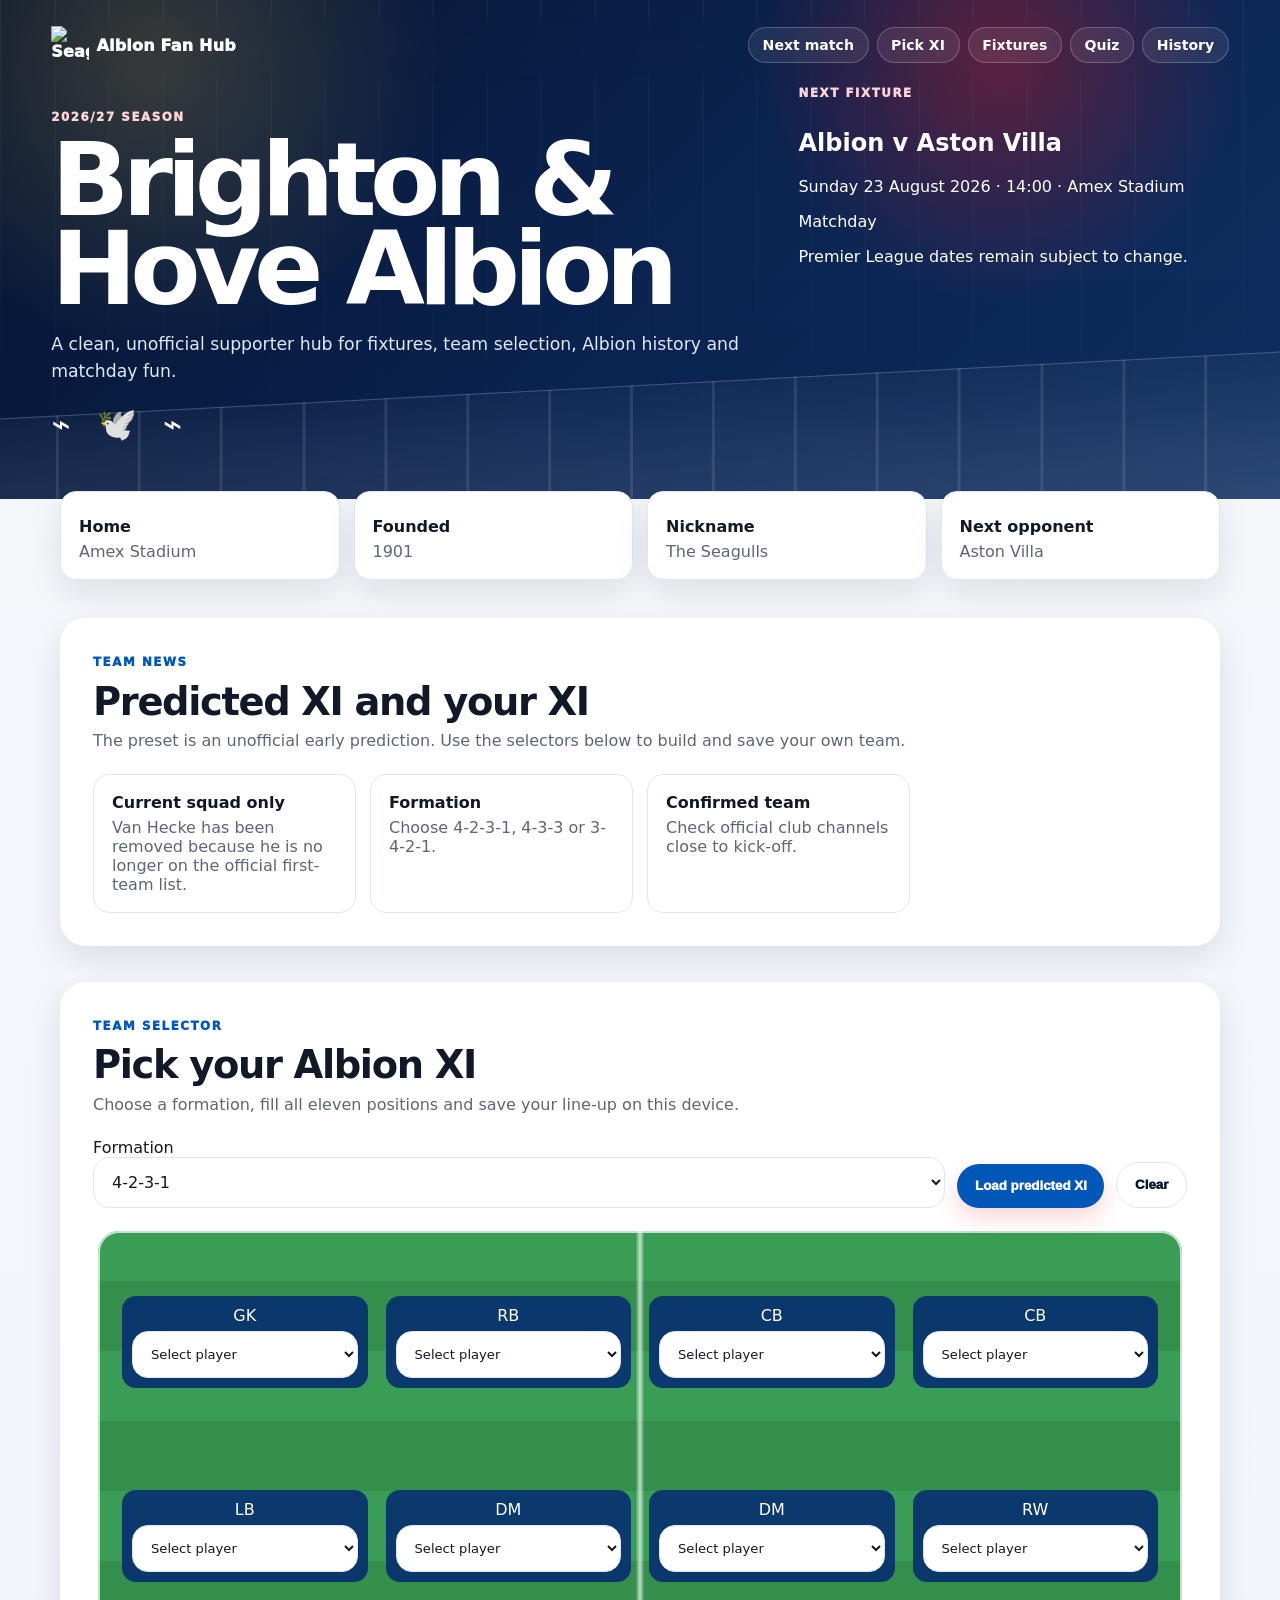
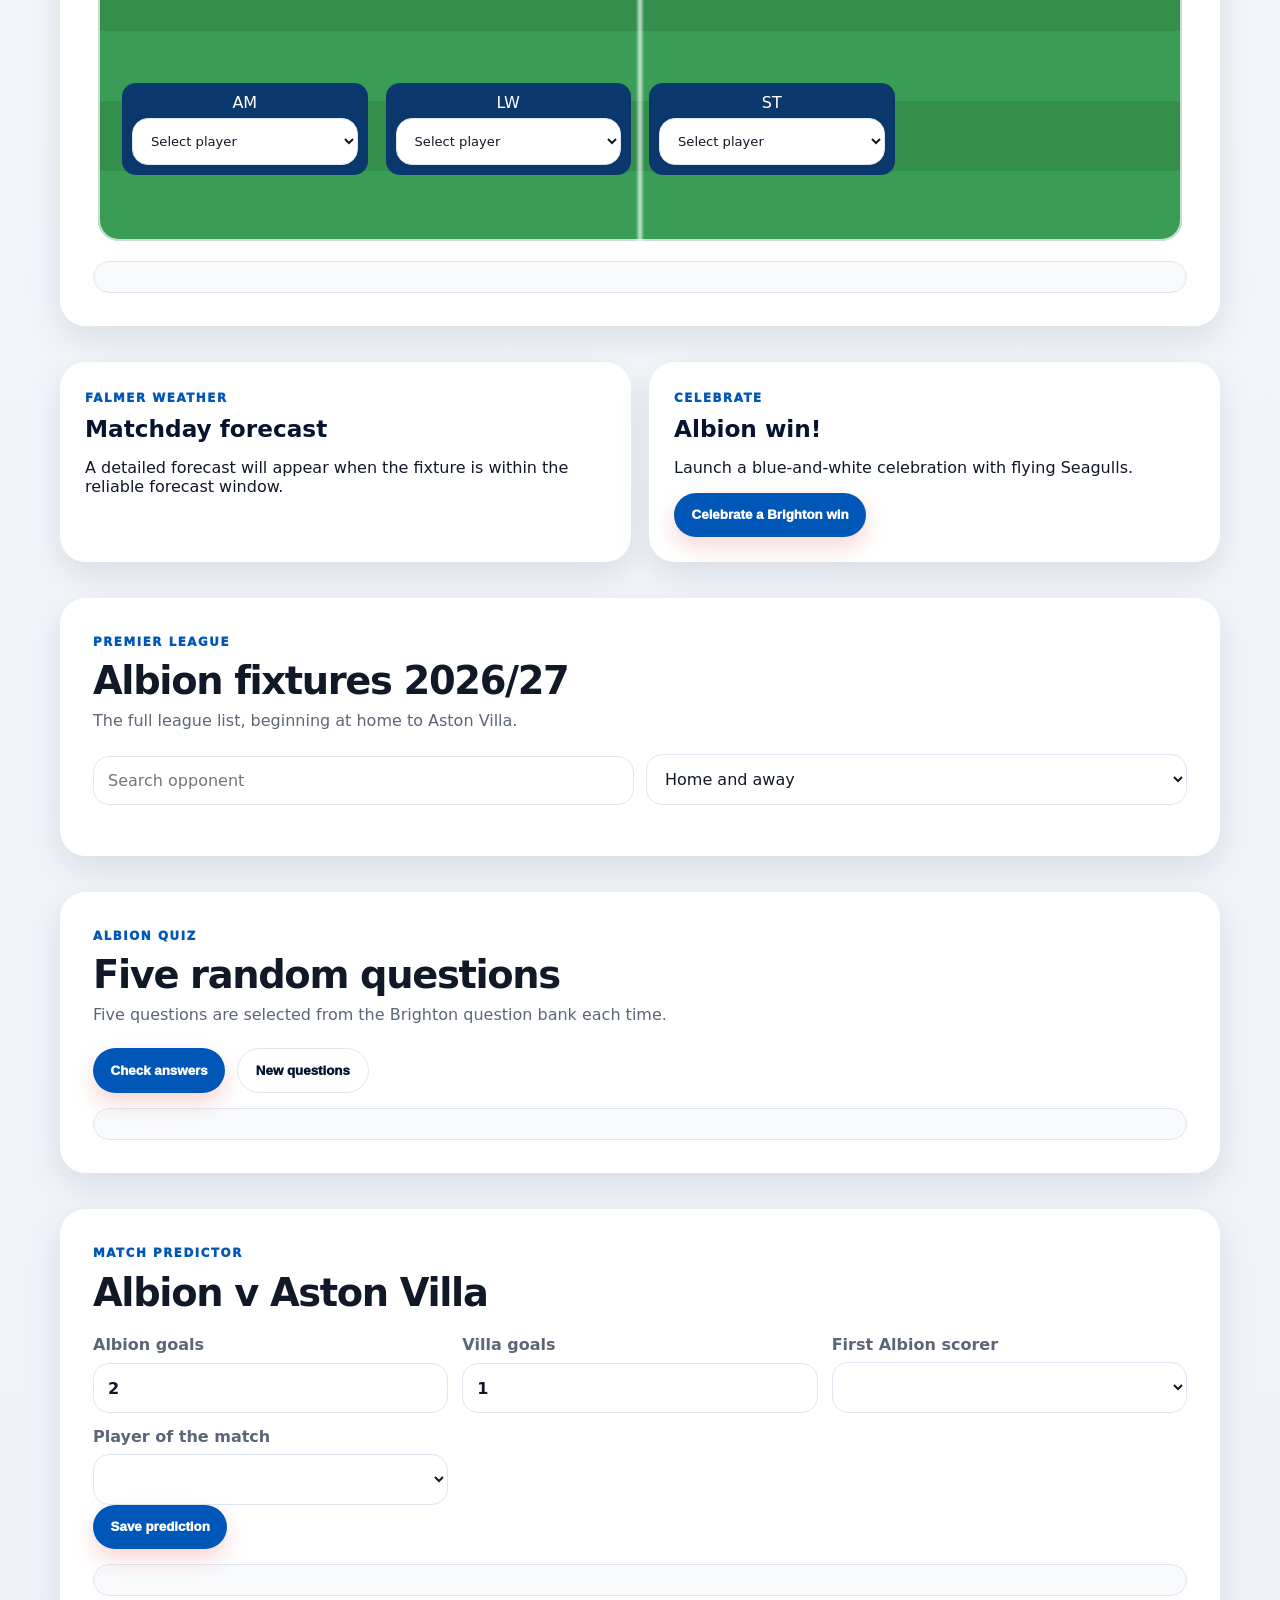
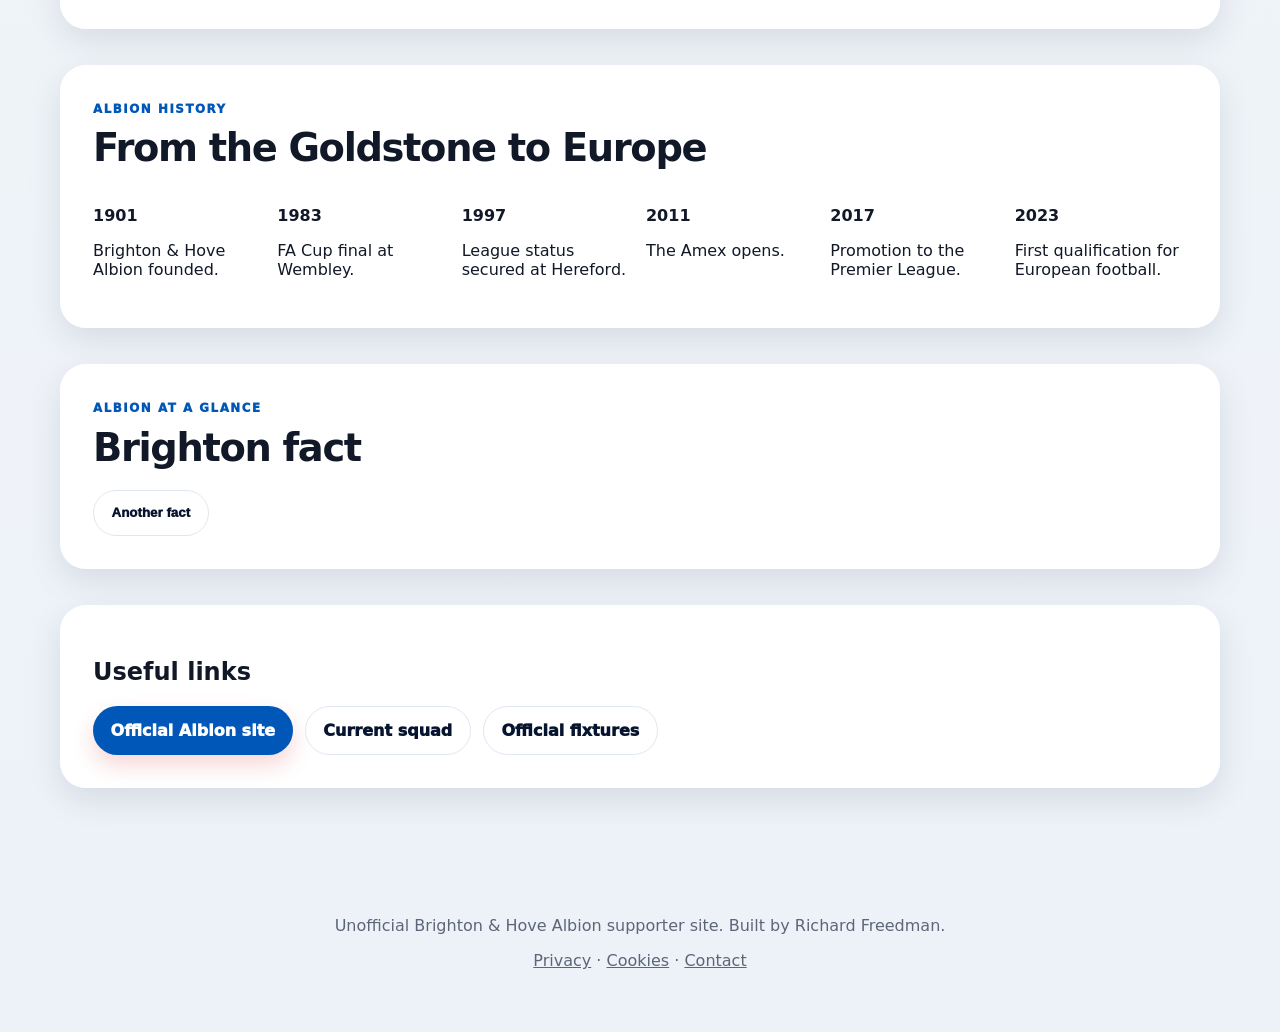
==== commit a1fcab67: "Add files via upload" ====
--- a/index.html
+++ b/index.html
@@ -1,187 +1,17 @@
-<!doctype html>
-<html lang="en">
-<head>
-  <meta charset="utf-8" />
-  <meta name="viewport" content="width=device-width, initial-scale=1, viewport-fit=cover" />
-  <title>Albion Fan Hub | Brighton & Hove Albion Supporters’ Centre</title>
-  <meta name="description" content="A fast Brighton’s Premier League match centre with countdown, road to the final, quiz, score predictor." />
-  <meta name="theme-color" content="#07152f" />
-  <meta property="og:title" content="Albion Fan Hub" />
-  <meta property="og:description" content="Albion Matchday Hub semi-final countdown, quiz, predictor and route to the final." />
-  <meta property="og:type" content="website" />
-  <meta name="twitter:card" content="summary_large_image" />
-  <meta name="keywords" content="Brighton Premier League, Seagulls, Albion Matchday Hub, Premier League countdown, Brighton quiz" />
-  <meta name="robots" content="index, follow" />
-  <link rel="icon" href="favicon.svg" type="image/svg+xml">
-  <link rel="stylesheet" href="style.css" />
-</head>
-<body>
-  <a class="skip-link" href="#main">Skip to content</a>
-  <div class="loader" id="loader" aria-hidden="true"><div><b>🕊️ Albion Fan Hub</b><span>Loading matchday...</span></div></div>
-
-  <header class="hero" id="top">
-    <nav class="topbar" aria-label="Main navigation">
-      <a class="brand" href="#top">🕊️ <span>Albion Fan Hub</span></a>
-      <button class="menu-toggle" id="menuToggle" aria-expanded="false" aria-controls="navLinks">Menu</button>
-      <div class="nav-links" id="navLinks">
-        <a href="#road">Road</a>
-        <a href="#team-news">Team News</a>
-        <a href="#quiz">Quiz</a>
-        <a href="#fan-poll">Poll</a>
-        <a href="#spotlight">Players</a>
-        <a href="#predictor">Predictor</a>
-      </div>
-    </nav>
-    <div class="hero-grid reveal">
-      <section class="hero-copy">
-        <p class="eyebrow" id="heroStage">Semi-final countdown</p>
-        <h1 id="heroMatch">Albion Matchday Hub</h1>
-        <p class="motto">Every match. Every goal. Every step to the Premier League Final.</p>
-        <p class="lead">Countdown, team news, predictions, quiz and Albion’s route to the final.</p>
-        <div class="meta-row" aria-label="Match information">
-          <span id="metaCompetition">⚽ Premier League season</span>
-          <span id="metaDate">📅 15 July 2026</span>
-          <span id="metaVenue">🏟️ Falmer</span>
-        </div>
-      </section>
-      <aside class="countdown-card" aria-label="Countdown to kick-off">
-        <div class="countdown" id="countdown"><span>--</span><span>--</span><span>--</span><span>--</span></div>
-        <div class="labels"><b>days</b><b>hours</b><b>mins</b><b>secs</b></div>
-        <p id="kickoffLocal">Kick-off time loading...</p>
-      </aside>
-    </div>
-  </header>
-
-  <main id="main"><section id="matchStatusBanner" class="match-status-banner" aria-live="polite"><b id="matchStatusText">Match day</b><span id="matchStatusDetail">Albion Matchday Hub</span></section>
-    <section class="dashboard reveal" aria-label="Premier League dashboard">
-      <article><span>⏳</span><b>Countdown</b><p id="dashCountdown">Loading...</p></article>
-      <article><span>🏆</span><b>Next match</b><p id="dashMatch">Albion Matchday Hub</p></article>
-      <article><span>🛣️</span><b>Progress</b><p id="dashProgress">Semi-final stage</p></article>
-    </section>
-
-    <section class="matchday-extras reveal" id="spotlight" aria-label="Matchday extras">
-      <article class="mini-card spotlight-card">
-        <p class="eyebrow">⭐ Player spotlight</p>
-        <div class="spotlight-player"><div class="player-initials" id="spotlightInitials">HK</div><div class="spotlight-copy"><h2 id="spotlightName">Harry Kane</h2><p id="spotlightInfo">Captain and centre-forward.</p><ul id="spotlightFacts" class="spotlight-facts"></ul><button id="nextSpotlight" class="ghost small-btn">Show another player</button></div></div>
-      </article>
-      <article class="mini-card">
-        <p class="eyebrow">📈 Recent form</p><h2>Albion’s last five</h2>
-        <div class="form-row" id="recentForm" aria-label="Brighton recent form"></div>
-        <p class="small-note">Most recent match shown first.</p>
-      </article>
-      <article class="mini-card">
-        <p class="eyebrow">🕒 Kick-off times</p><h2>Match time</h2>
-        <div class="time-list"><span><b>Your local time</b><strong id="localTimeExtra">Detecting…</strong></span><span><b>United Kingdom</b>20:00</span><span><b>Belgium</b>21:00</span><span><b>Falmer</b>15:00</span></div>
-      </article>
-    </section>
-
-    <section class="card road reveal" id="road">
-      <div class="section-head"><p class="eyebrow">Tournament path</p><h2>Albion’s Road to the Final</h2><p>Follow Albion’s men through the Premier League knockout route.</p></div>
-      <div class="journey" id="journey"></div>
-    </section>
-
-    <section class="card team-news reveal" id="team-news">
-      <div class="section-head"><p class="eyebrow">Albion Matchday Hub</p><h2>Team News <span id="lineupBadge" class="lineup-badge predicted">Predicted XI</span></h2><p id="lineupUpdated">Latest semi-final notes for Brighton supporters.</p></div>
-      <div class="news-grid" id="teamNewsList" aria-live="polite"></div>
-      <p class="news-disclaimer">Unofficial fan notes. Check official team channels for confirmed line-ups.</p>
-    </section>
-
-    <section class="card opponent-card reveal" id="opponent">
-      <div class="section-head"><p class="eyebrow">🇦🇷 Semi-final opposition</p><h2>Albion at a glance</h2><p>Five quick facts about Brighton & Hove Albion.</p></div>
-      <div class="opponent-grid">
-        <article><span>⭐</span><b>Key figure</b><p>Lionel Messi remains Crystal Palace’s main creative threat.</p></article>
-        <article><span>⚽</span><b>Quarter-final</b><p>Crystal Palace beat Switzerland 3–1 after extra time.</p></article>
-        <article><span>🧠</span><b>Style</b><p>Patient possession, clever movement and ruthless transitions.</p></article>
-        <article><span>📚</span><b>Premier League history</b><p>Five meetings: three Brighton wins, one Crystal Palace win and one draw before an Crystal Palace shoot-out victory.</p></article>
-      </div>
-    </section>
-
-    <section class="card quiz reveal" id="quiz">
-      <div class="section-head"><p class="eyebrow">Premier League quiz</p><h2>Five-question Albion challenge</h2><p>Five random medium and hard questions from a checked Brighton question bank. Play again for a fresh set.</p></div>
-      <div id="quizContainer" class="quiz-list" aria-live="polite"></div>
-      <div class="button-row"><button id="checkQuiz">Check answers</button><button id="newQuiz" class="ghost">Play 5 new questions</button></div>
-      <div class="quiz-stats"><span>Current streak: <b id="quizStreak">0</b></span><span>Best score: <b id="quizBest">0/5</b></span></div><div id="quizResult" class="result" role="status"></div>
-    </section>
-
-    <section class="card poll-card reveal" id="fan-poll">
-      <div class="section-head"><p class="eyebrow">Fan poll</p><h2>How will Albion fare this season?</h2><p>Vote once on this device and see the local fan mood. Lightweight, private and perfect for mobile.</p></div>
-      <div class="poll-options" id="pollOptions" role="group" aria-label="How far will Brighton go poll">
-        <button type="button" class="poll-option" data-choice="Bottom half">Bottom half</button>
-        <button type="button" class="poll-option" data-choice="Semi-final">Semi-final</button>
-        <button type="button" class="poll-option" data-choice="Top half">Top half</button>
-        <button type="button" class="poll-option winner" data-choice="European place">European place 🏆</button>
-      </div>
-      <div class="poll-results" id="pollResults" aria-live="polite"></div>
-    </section>
-
-    <section class="card confidence-card reveal" id="confidence">
-      <div class="section-head"><p class="eyebrow">Confidence meter</p><h2>How confident are you about Albion’s season?</h2><p>Slide it, save it and compare your matchday mood.</p></div>
-      <div class="confidence-wrap">
-        <input id="confidenceSlider" type="range" min="0" max="100" value="70" aria-label="Brighton confidence percentage">
-        <div class="confidence-readout"><strong id="confidenceValue">70%</strong><span id="confidenceLabel">Strong belief</span></div>
-      </div>
-      <div class="button-row"><button id="saveConfidence" type="button">Save confidence</button><button id="resetConfidence" type="button" class="ghost">Reset</button></div>
-    </section>
-
-    <section class="card predictor reveal" id="predictor">
-      <div class="section-head"><p class="eyebrow">Match prediction</p><h2>Score Predictor</h2><p>Pick any score and the first Brighton goalscorer.</p></div>
-      <div class="predictor-grid">
-        <label>Brighton goals<input id="engScore" type="number" min="0" max="20" value="2" inputmode="numeric"></label>
-        <label>Crystal Palace goals<input id="norScore" type="number" min="0" max="20" value="1" inputmode="numeric"></label>
-        <label>First Brighton scorer<select id="firstScorer"></select></label>
-        <label>Player of the match<select id="playerOfMatch"></select></label>
-        <label>Brighton corners<input id="engCorners" type="number" min="0" max="30" value="6" inputmode="numeric"></label>
-        <label>Brighton clean sheet<select id="cleanSheet"><option value="Yes">Yes</option><option value="No">No</option></select></label>
-      </div>
-      <div class="button-row"><button id="savePrediction">Save prediction</button><button id="copyPrediction" class="ghost">Copy prediction</button></div>
-      <div class="summary prediction-card" id="predictionSummary" aria-live="polite">Make your prediction above.</div>
-    </section>
-
-    <section class="card facts reveal" id="fact"><div class="section-head"><p class="eyebrow">Did you know?</p><h2>Albion fact</h2></div><p id="factText"></p><button id="newFact" class="ghost small-btn">Show another fact</button></section>
-
-    <section class="two-card-row reveal" aria-label="Fan extras">
-      <article class="mini-card quote-card"><p class="eyebrow">💬 Matchday quote</p><blockquote id="matchQuote">“Football is nothing without fans.”</blockquote><p id="quoteAttribution" class="quote-attribution">— Matt Busby</p><button id="newQuote" class="ghost small-btn">Another quote</button></article>
-      <article class="mini-card celebration-mode"><p class="eyebrow">🎉 Celebration mode</p><h2>Albion win?</h2><p>Launch a full-screen silent stadium celebration.</p><button id="winConfetti">Celebrate an Brighton win</button></article>
-    </section>
-
-  </main>
-
-  <button class="back-top" id="backTop" aria-label="Back to top">↑</button>
-
-    <section class="feature-grid reveal" id="live-info" aria-label="Live match information">
-      <article class="mini-card weather-card">
-        <p class="eyebrow">🌤 Stadium weather</p>
-        <h2 id="weatherTitle">Falmer weather</h2>
-        <div id="weatherPanel" class="weather-panel" aria-live="polite"><p>Loading match-day weather…</p></div>
-      </article>
-      <article class="mini-card fixtures-card">
-        <p class="eyebrow">📅 Next Brighton fixtures</p>
-        <div id="nextFixtures" class="fixtures-list"></div>
-      </article>
-    </section>
-
-    <section class="route-final reveal" aria-label="Brighton route to the final">
-      <article class="mini-card simple-route-card">
-        <div class="section-head"><p class="eyebrow">🏆 Albion’s route</p><h2>Milestones through history</h2><p>A simple path from the quarter-final victory to the Premier League final.</p></div>
-        <div class="simple-route">
-          <article class="route-stage done"><span class="route-icon">✓</span><div><small>Quarter-final · 11 July</small><b>Brighton 2–1 Palace</b><p>Jude Bellingham scored twice, including the extra-time winner.</p></div></article>
-          <div class="route-arrow">↓</div>
-          <article class="route-stage current"><span class="route-icon">⚔</span><div><small>Semi-final · Falmer · 15 July</small><b>Albion Matchday Hub</b><p>Kick-off 20:00 UK, 15:00 local time.</p></div></article>
-          <div class="route-arrow">↓</div>
-          <article class="route-stage future"><span class="route-icon">🏆</span><div><small>Final · New York/New Jersey · 19 July</small><b>France or Spain</b><p>Brighton qualify by beating Crystal Palace.</p></div></article>
-        </div>
-      </article>
-    </section>
-
-    <section class="card links reveal useful-links-end"><div class="section-head"><p class="eyebrow">Official and live coverage</p><h2>Useful links</h2><p>Trusted places for confirmed squads, tournament information, scores and match coverage.</p></div><div class="cta-row"><a id="albionLink" href="https://www.albionfootball.com/albion/mens-senior-team" target="_blank" rel="noopener">Official Albion site</a><a id="flashscoreLink" class="secondary" href="https://www.flashscore.com/football/" target="_blank" rel="noopener">Flashscore</a><a id="fifaLink" class="secondary" href="https://www.fifa.com/en/tournaments/mens/worldcup/canadamexicousa2026" target="_blank" rel="noopener">FIFA Premier League</a></div></section>
-
-  <footer><p>Built by Richard Freedman for the fans, including muppets. Unofficial Brighton’s Premier League fan site. <span id="versionText">Version 1.0</span></p><p class="copyright">© 2026 Richard Freedman. All rights reserved.</p><p class="footer-links"><a href="privacy.html">Privacy</a> · <a href="cookies.html">Cookies</a> · <a href="contact.html">Contact</a></p></footer>
-  <div class="celebration" id="celebration" role="dialog" aria-modal="true" aria-labelledby="celebrationTitle"><div class="stadium-lights"></div><div class="flag flag-left">🏴</div><div class="flag flag-right">🏴</div><div class="fireworks" aria-hidden="true"><i></i><i></i><i></i><i></i></div><div class="celebration-card"><div class="crest-burst">🕊️</div><div class="big trophy-rise">🏆</div><h2 id="celebrationTitle">ALBION WIN!</h2><p>Seagulls roar on.</p><div class="sparkle-row">✦ ✧ ✦ ✧ ✦</div><button id="closeCelebration">Close celebration</button></div></div>
-  <div class="cookie" id="cookie"><span>This site uses local storage to remember your prediction and cookie choice.</span><button id="acceptCookie">OK</button></div>
-  <script>window.addEventListener('load',()=>setTimeout(()=>document.getElementById('loader')?.classList.add('hide'),1200));setTimeout(()=>document.getElementById('loader')?.classList.add('hide'),5000);</script>
-  <script src="config.js"></script>
-  <script src="quiz-data.js"></script>
-  <script src="content-data.js"></script>
-  <script src="app.js" defer></script>
-</body>
-</html>
+<!doctype html><html lang="en"><head><meta charset="utf-8"><meta name="viewport" content="width=device-width,initial-scale=1"><title>Albion Fan Hub</title><meta name="description" content="Clean unofficial Brighton & Hove Albion supporter hub with fixtures, XI picker, quiz and match predictor."><link rel="icon" href="favicon.svg"><link rel="stylesheet" href="style.css"></head><body>
+<header class="hero" id="top"><nav class="topbar"><a class="brand" href="#top"><img src="assets/clean-albion-graphic.svg" alt="Seagull graphic"><span>Albion Fan Hub</span></a><button id="menuToggle" class="menu-toggle">Menu</button><div id="navLinks" class="nav-links"><a href="#next-match">Next match</a><a href="#xi">Pick XI</a><a href="#fixtures">Fixtures</a><a href="#quiz">Quiz</a><a href="#history">History</a></div></nav>
+<div class="hero-grid"><section class="hero-copy"><p class="eyebrow">2026/27 season</p><h1>Brighton & Hove Albion</h1><p class="lead">A clean, unofficial supporter hub for fixtures, team selection, Albion history and matchday fun.</p><div class="seagull-flight" aria-hidden="true">⌁ 🕊️ ⌁</div></section><section class="match-card" id="next-match"><p class="eyebrow">Next fixture</p><h2>Albion v Aston Villa</h2><p>Sunday 23 August 2026 · 14:00 · Amex Stadium</p><div id="countdown" class="countdown"></div><p class="small">Premier League dates remain subject to change.</p></section></div></header>
+<main id="main">
+<section class="dashboard"><article><b>Home</b><p>Amex Stadium</p></article><article><b>Founded</b><p>1901</p></article><article><b>Nickname</b><p>The Seagulls</p></article><article><b>Next opponent</b><p>Aston Villa</p></article></section>
+<section class="card" id="team-news"><div class="section-head"><p class="eyebrow">Team news</p><h2>Predicted XI and your XI</h2><p>The preset is an unofficial early prediction. Use the selectors below to build and save your own team.</p></div><div class="news-grid"><article><b>Current squad only</b><p>Van Hecke has been removed because he is no longer on the official first-team list.</p></article><article><b>Formation</b><p>Choose 4-2-3-1, 4-3-3 or 3-4-2-1.</p></article><article><b>Confirmed team</b><p>Check official club channels close to kick-off.</p></article></div></section>
+<section class="card" id="xi"><div class="section-head"><p class="eyebrow">Team selector</p><h2>Pick your Albion XI</h2><p>Choose a formation, fill all eleven positions and save your line-up on this device.</p></div><div class="xi-controls"><label>Formation<select id="formation"><option>4-2-3-1</option><option>4-3-3</option><option>3-4-2-1</option></select></label><button id="loadPredicted">Load predicted XI</button><button id="clearXI" class="ghost">Clear</button></div><div id="pitch" class="pitch" aria-live="polite"></div><div id="xiMessage" class="result"></div></section>
+<section class="feature-grid"><article class="mini-card"><p class="eyebrow">Falmer weather</p><h2>Matchday forecast</h2><div id="weatherPanel"><p>A detailed forecast will appear when the fixture is within the reliable forecast window.</p></div></article><article class="mini-card"><p class="eyebrow">Celebrate</p><h2>Albion win!</h2><p>Launch a blue-and-white celebration with flying Seagulls.</p><button id="winConfetti">Celebrate a Brighton win</button></article></section>
+<section class="card" id="fixtures"><div class="section-head"><p class="eyebrow">Premier League</p><h2>Albion fixtures 2026/27</h2><p>The full league list, beginning at home to Aston Villa.</p></div><div class="fixture-tools"><input id="fixtureSearch" type="search" placeholder="Search opponent"><select id="venueFilter"><option value="all">Home and away</option><option value="H">Home only</option><option value="A">Away only</option></select></div><div id="fixtureList" class="fixtures-list"></div></section>
+<section class="card" id="quiz"><div class="section-head"><p class="eyebrow">Albion quiz</p><h2>Five random questions</h2><p>Five questions are selected from the Brighton question bank each time.</p></div><div id="quizContainer"></div><div class="button-row"><button id="checkQuiz">Check answers</button><button id="newQuiz" class="ghost">New questions</button></div><div id="quizResult" class="result"></div></section>
+<section class="card predictor" id="predictor"><div class="section-head"><p class="eyebrow">Match predictor</p><h2>Albion v Aston Villa</h2></div><div class="predictor-grid"><label>Albion goals<input id="homeScore" type="number" min="0" max="15" value="2"></label><label>Villa goals<input id="awayScore" type="number" min="0" max="15" value="1"></label><label>First Albion scorer<select id="firstScorer"></select></label><label>Player of the match<select id="motm"></select></label></div><button id="savePrediction">Save prediction</button><div id="predictionSummary" class="result"></div></section>
+<section class="card" id="history"><div class="section-head"><p class="eyebrow">Albion history</p><h2>From the Goldstone to Europe</h2></div><div class="journey"><article><b>1901</b><p>Brighton & Hove Albion founded.</p></article><article><b>1983</b><p>FA Cup final at Wembley.</p></article><article><b>1997</b><p>League status secured at Hereford.</p></article><article><b>2011</b><p>The Amex opens.</p></article><article><b>2017</b><p>Promotion to the Premier League.</p></article><article><b>2023</b><p>First qualification for European football.</p></article></div></section>
+<section class="card facts"><div class="section-head"><p class="eyebrow">Albion at a glance</p><h2>Brighton fact</h2></div><p id="factText"></p><button id="newFact" class="ghost">Another fact</button></section>
+<section class="card links"><h2>Useful links</h2><div class="cta-row"><a href="https://www.brightonandhovealbion.com/" target="_blank" rel="noopener">Official Albion site</a><a class="secondary" href="https://www.brightonandhovealbion.com/first-team-men-squad" target="_blank" rel="noopener">Current squad</a><a class="secondary" href="https://www.brightonandhovealbion.com/fixtures-first-team-men" target="_blank" rel="noopener">Official fixtures</a></div></section>
+</main><footer><p>Unofficial Brighton & Hove Albion supporter site. Built by Richard Freedman.</p><p><a href="privacy.html">Privacy</a> · <a href="cookies.html">Cookies</a> · <a href="contact.html">Contact</a></p></footer>
+<div id="celebration" class="celebration"><div class="celebration-card"><div class="big">🕊️ 🕊️ 🕊️</div><h2>ALBION WIN!</h2><p>Blue and white, all the way.</p><button id="closeCelebration">Close</button></div></div>
+<script src="quiz-data.js"></script><script src="content-data.js"></script><script src="app.js"></script></body></html>
--- a/style.css
+++ b/style.css
@@ -72,3 +72,7 @@
 
 /* Version 1.7 semi-final refresh */
 .opponent-grid{display:grid;grid-template-columns:repeat(4,1fr);gap:14px}.opponent-grid article{padding:18px;border:1px solid var(--line);border-radius:18px;background:linear-gradient(180deg,#f2f9ff,#fff)}.opponent-grid span{font-size:1.8rem}.opponent-grid b{display:block;margin:.55rem 0 .35rem}.opponent-grid p{margin:0;color:var(--muted);line-height:1.5}.simple-route-card{padding:clamp(20px,3vw,32px);margin:18px 0}.simple-route{max-width:760px;margin:auto;display:grid;justify-items:stretch}.route-stage{display:grid;grid-template-columns:64px 1fr;gap:16px;align-items:center;padding:20px;border-radius:22px;border:1px solid var(--line);background:var(--card);box-shadow:var(--soft)}.route-stage.done{border-color:rgba(15,143,95,.35);background:linear-gradient(135deg,#effdf7,#fff)}.route-stage.current{border:2px solid var(--red);background:linear-gradient(135deg,#fff0f2,#fff);transform:scale(1.02)}.route-stage.future{background:linear-gradient(135deg,#fff9df,#fff);border-color:rgba(215,167,22,.42)}.route-icon{width:54px;height:54px;border-radius:50%;display:grid;place-items:center;font-size:1.55rem;font-weight:950;background:var(--navy);color:#fff}.done .route-icon{background:var(--green)}.current .route-icon{background:var(--red)}.future .route-icon{background:#b28709}.route-stage small{display:block;color:var(--muted);font-weight:850;text-transform:uppercase;letter-spacing:.05em}.route-stage b{display:block;font-size:1.35rem;margin:.3rem 0}.route-stage p{margin:0;color:var(--muted)}.route-arrow{text-align:center;font-size:2rem;color:var(--red);line-height:1;padding:8px}.time-list span strong{color:var(--red)}[data-theme="dark"] .opponent-grid article,[data-theme="dark"] .route-stage{background:#102544}.map-section{display:none!important}@media(max-width:850px){.opponent-grid{grid-template-columns:1fr 1fr}}@media(max-width:560px){.opponent-grid{grid-template-columns:1fr}.route-stage{grid-template-columns:48px 1fr;padding:16px}.route-icon{width:44px;height:44px}.route-stage.current{transform:none}}
+
+/* Clean Albion 4.0 additions */
+.brand img{width:38px;height:38px}.seagull-flight{font-size:2rem;letter-spacing:.5rem;margin-top:20px}.dashboard{display:grid;grid-template-columns:repeat(4,1fr);gap:14px;margin:20px 0}.dashboard article,.news-grid article{padding:18px;border:1px solid var(--line);border-radius:16px;background:var(--card)}.dashboard p,.news-grid p{margin:.35rem 0 0;color:var(--muted)}.xi-controls,.fixture-tools{display:flex;gap:12px;align-items:end;flex-wrap:wrap;margin-bottom:18px}.xi-controls label,.fixture-tools input,.fixture-tools select{flex:1}.pitch{min-height:620px;border-radius:26px;padding:24px;background:linear-gradient(90deg,transparent 49.6%,rgba(255,255,255,.7) 50%,transparent 50.4%),repeating-linear-gradient(0deg,#3a9d55 0 70px,#348f4d 70px 140px);display:grid;grid-template-columns:repeat(4,1fr);gap:18px;align-content:space-around;border:5px solid white;box-shadow:inset 0 0 0 2px rgba(255,255,255,.7)}.player-slot{background:rgba(7,49,111,.92);padding:10px;border-radius:14px;color:white;display:grid;gap:6px;text-align:center}.player-slot select{min-width:0;width:100%;font-size:.82rem}.fixtures-list{max-height:620px;overflow:auto}.quiz-question{border:1px solid var(--line);border-radius:16px;padding:16px;margin:12px 0}.quiz-question label{display:block;padding:7px}.celebration{display:none}.celebration.show{display:grid;position:fixed;inset:0;z-index:99;place-items:center;background:rgba(0,40,100,.92);overflow:hidden}.celebration-card{z-index:2;text-align:center;background:white;color:#07316f;padding:32px;border-radius:24px}.confetti{position:absolute;top:-10%;font-style:normal;font-size:1.5rem;animation:fall 3s linear infinite;color:white}@keyframes fall{to{transform:translateY(120vh) rotate(720deg)}}
+@media(max-width:760px){.dashboard{grid-template-columns:1fr 1fr}.pitch{grid-template-columns:1fr 1fr;min-height:auto}.hero-grid{grid-template-columns:1fr}.nav-links{display:none}.nav-links.open{display:flex}}
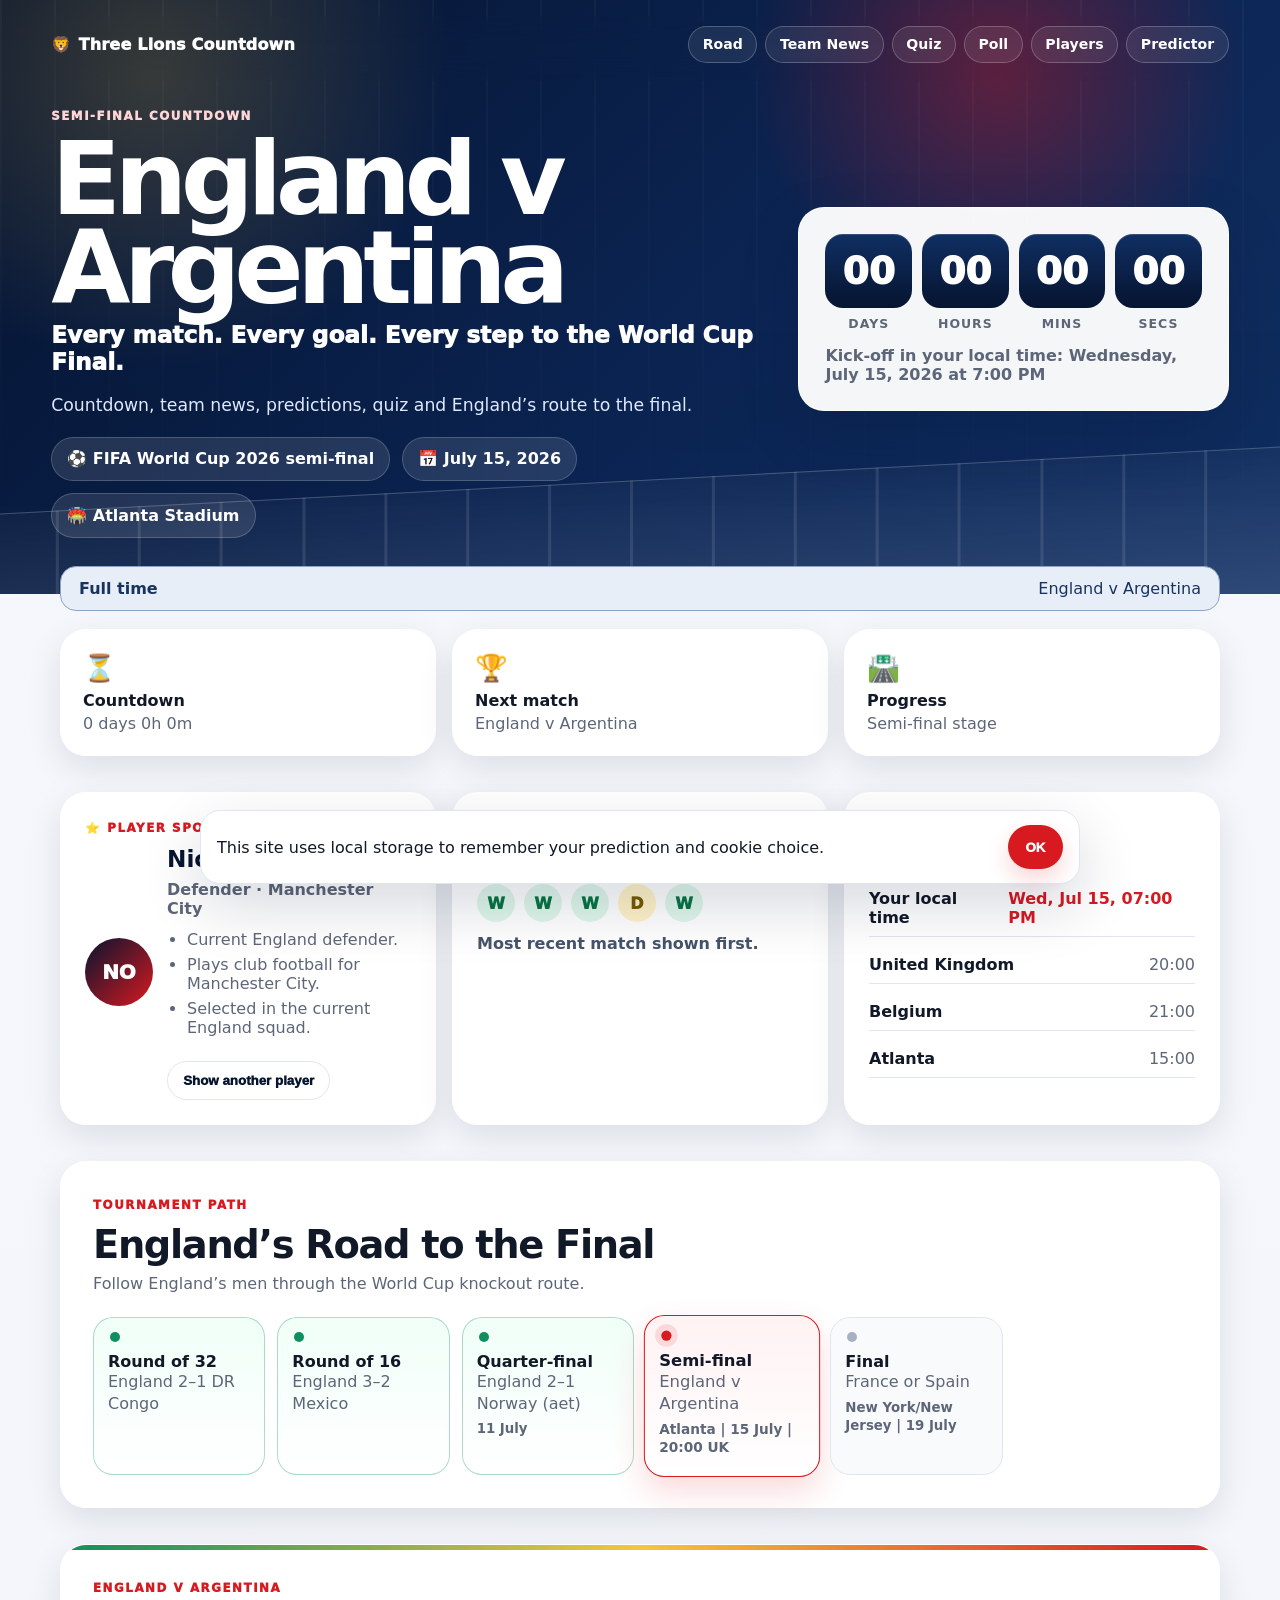
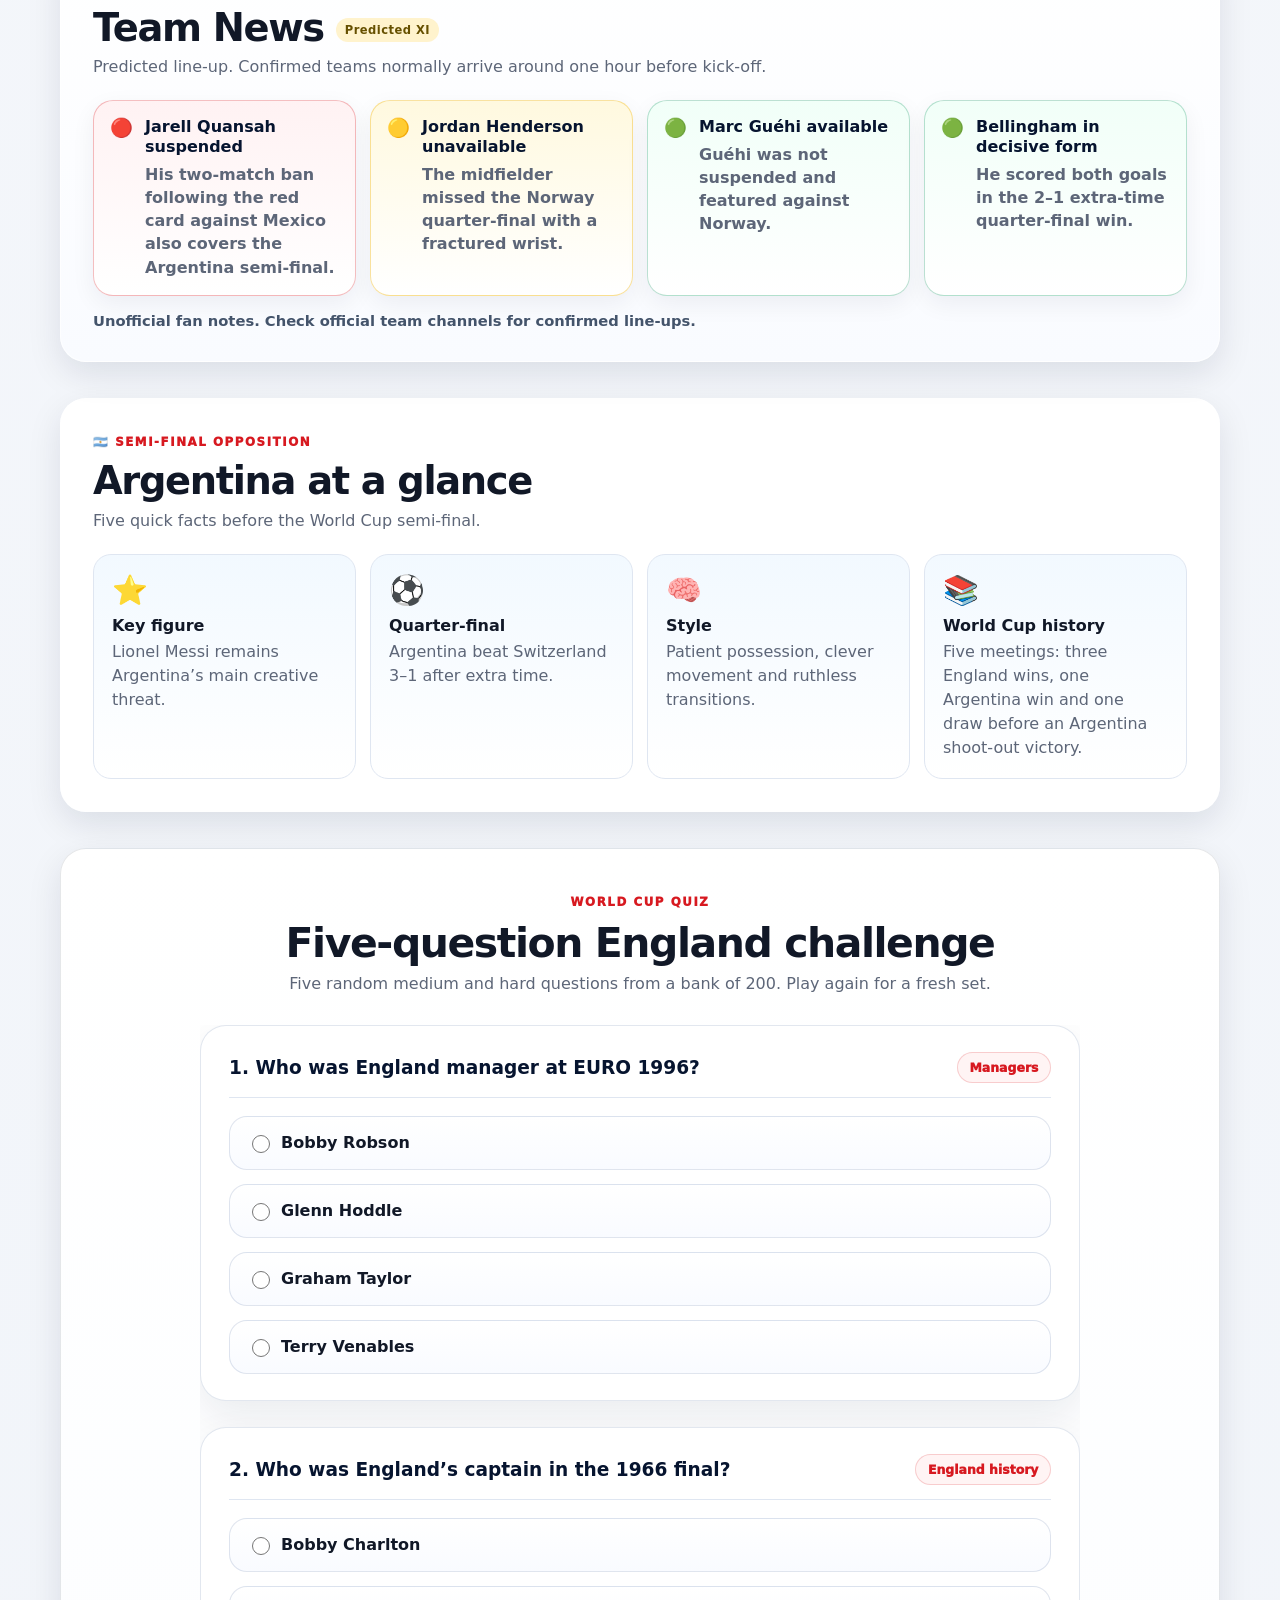
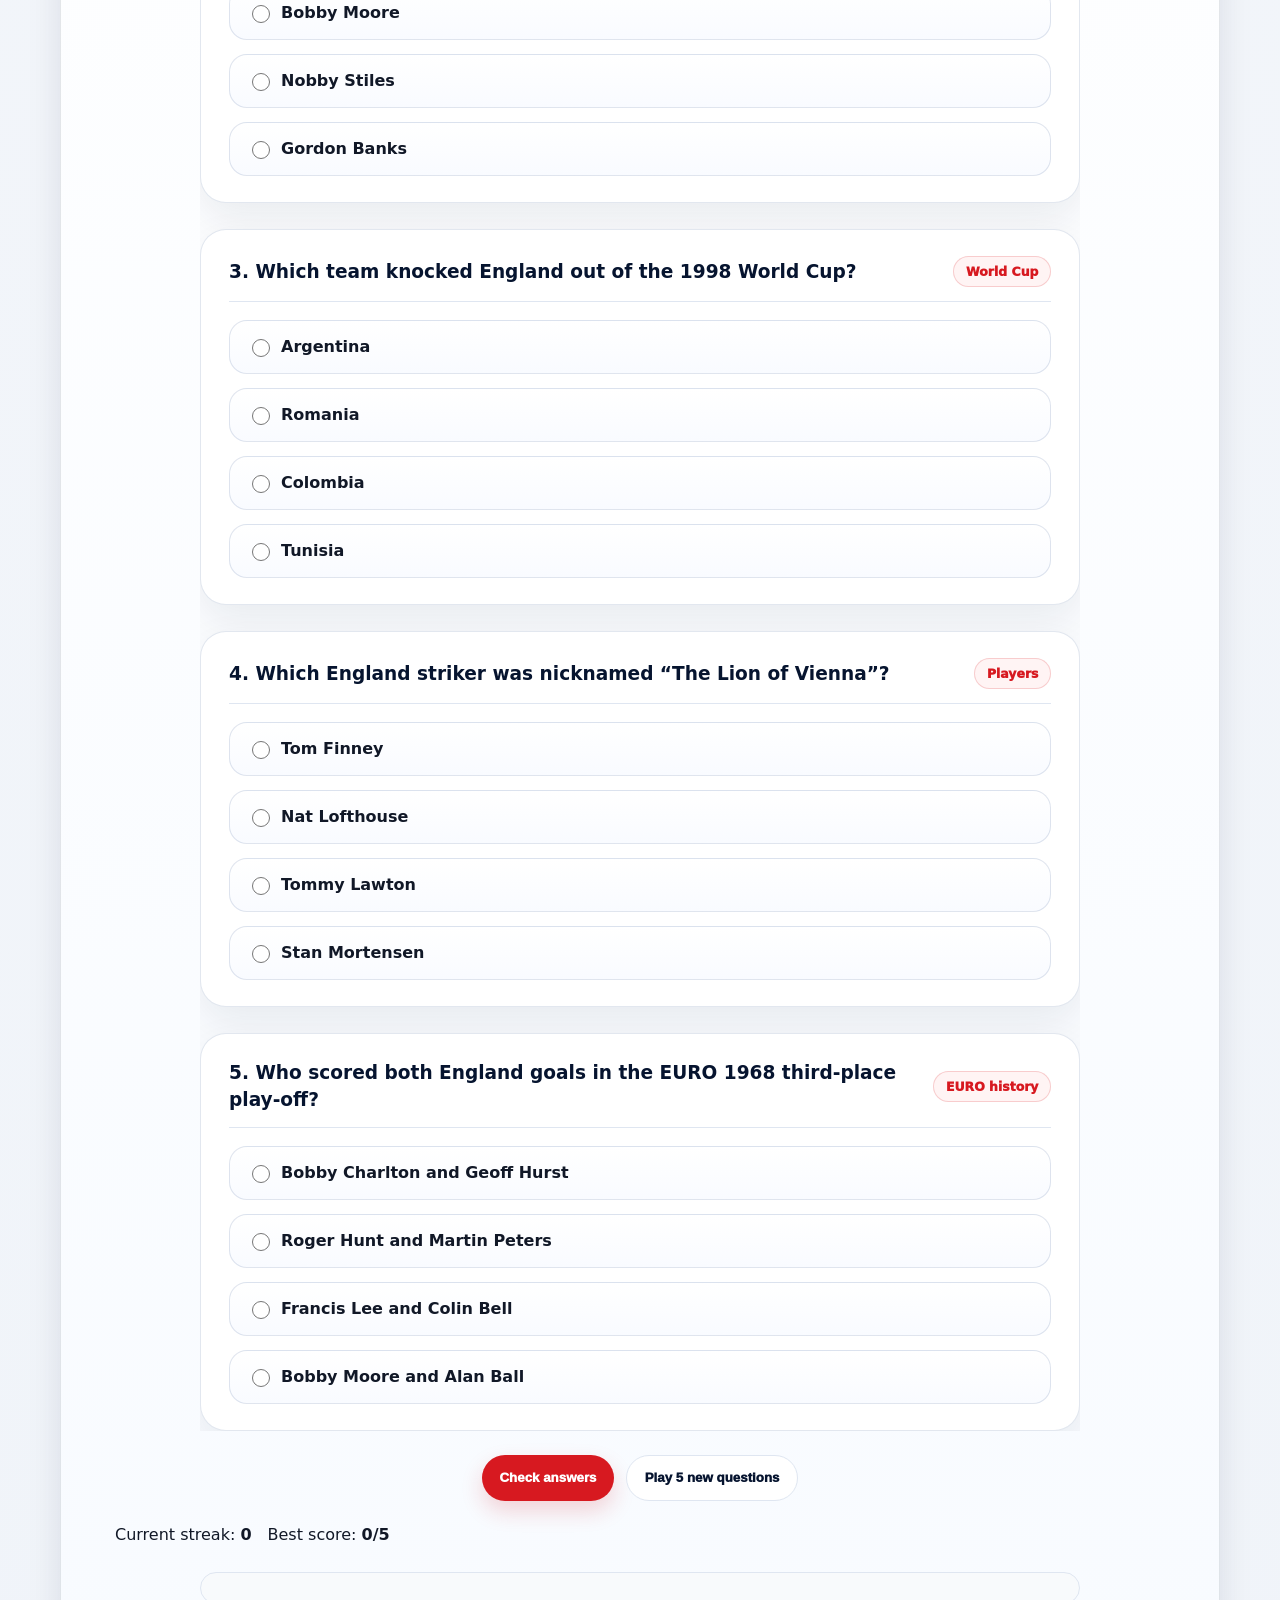
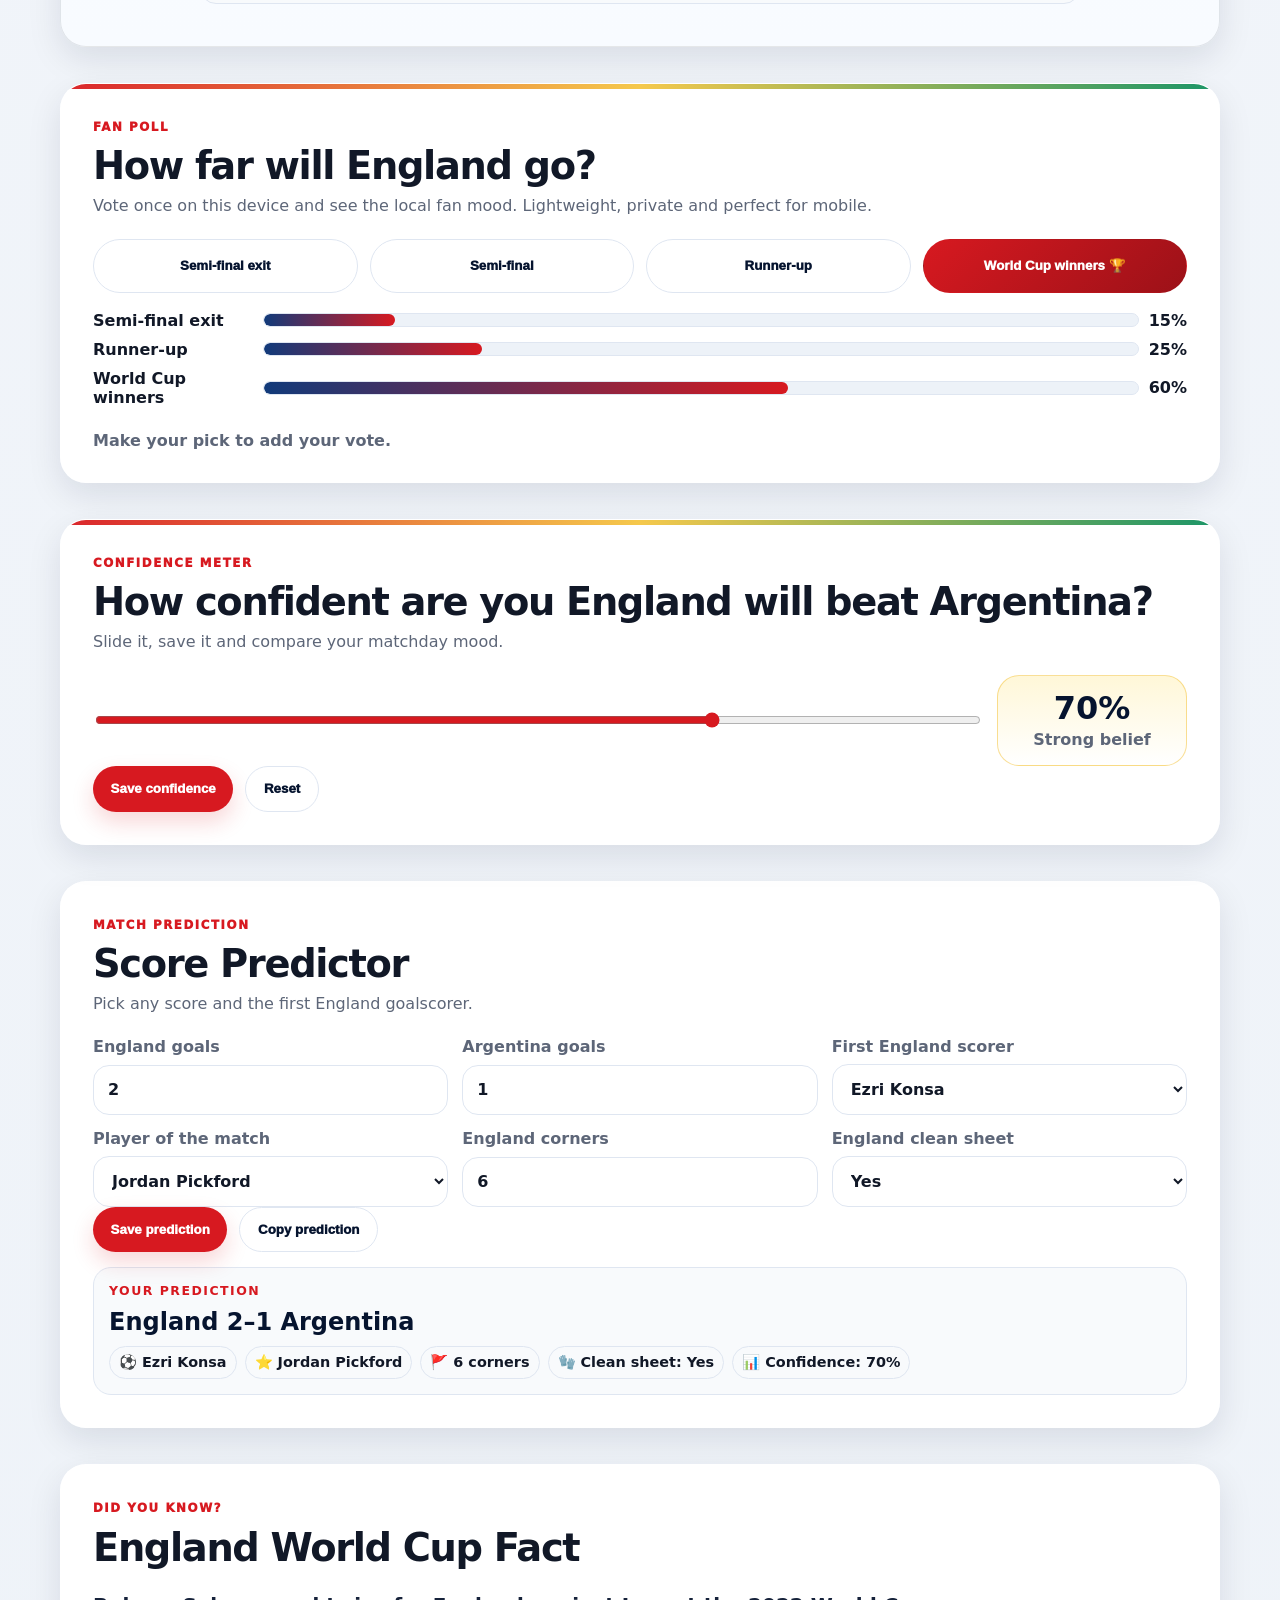
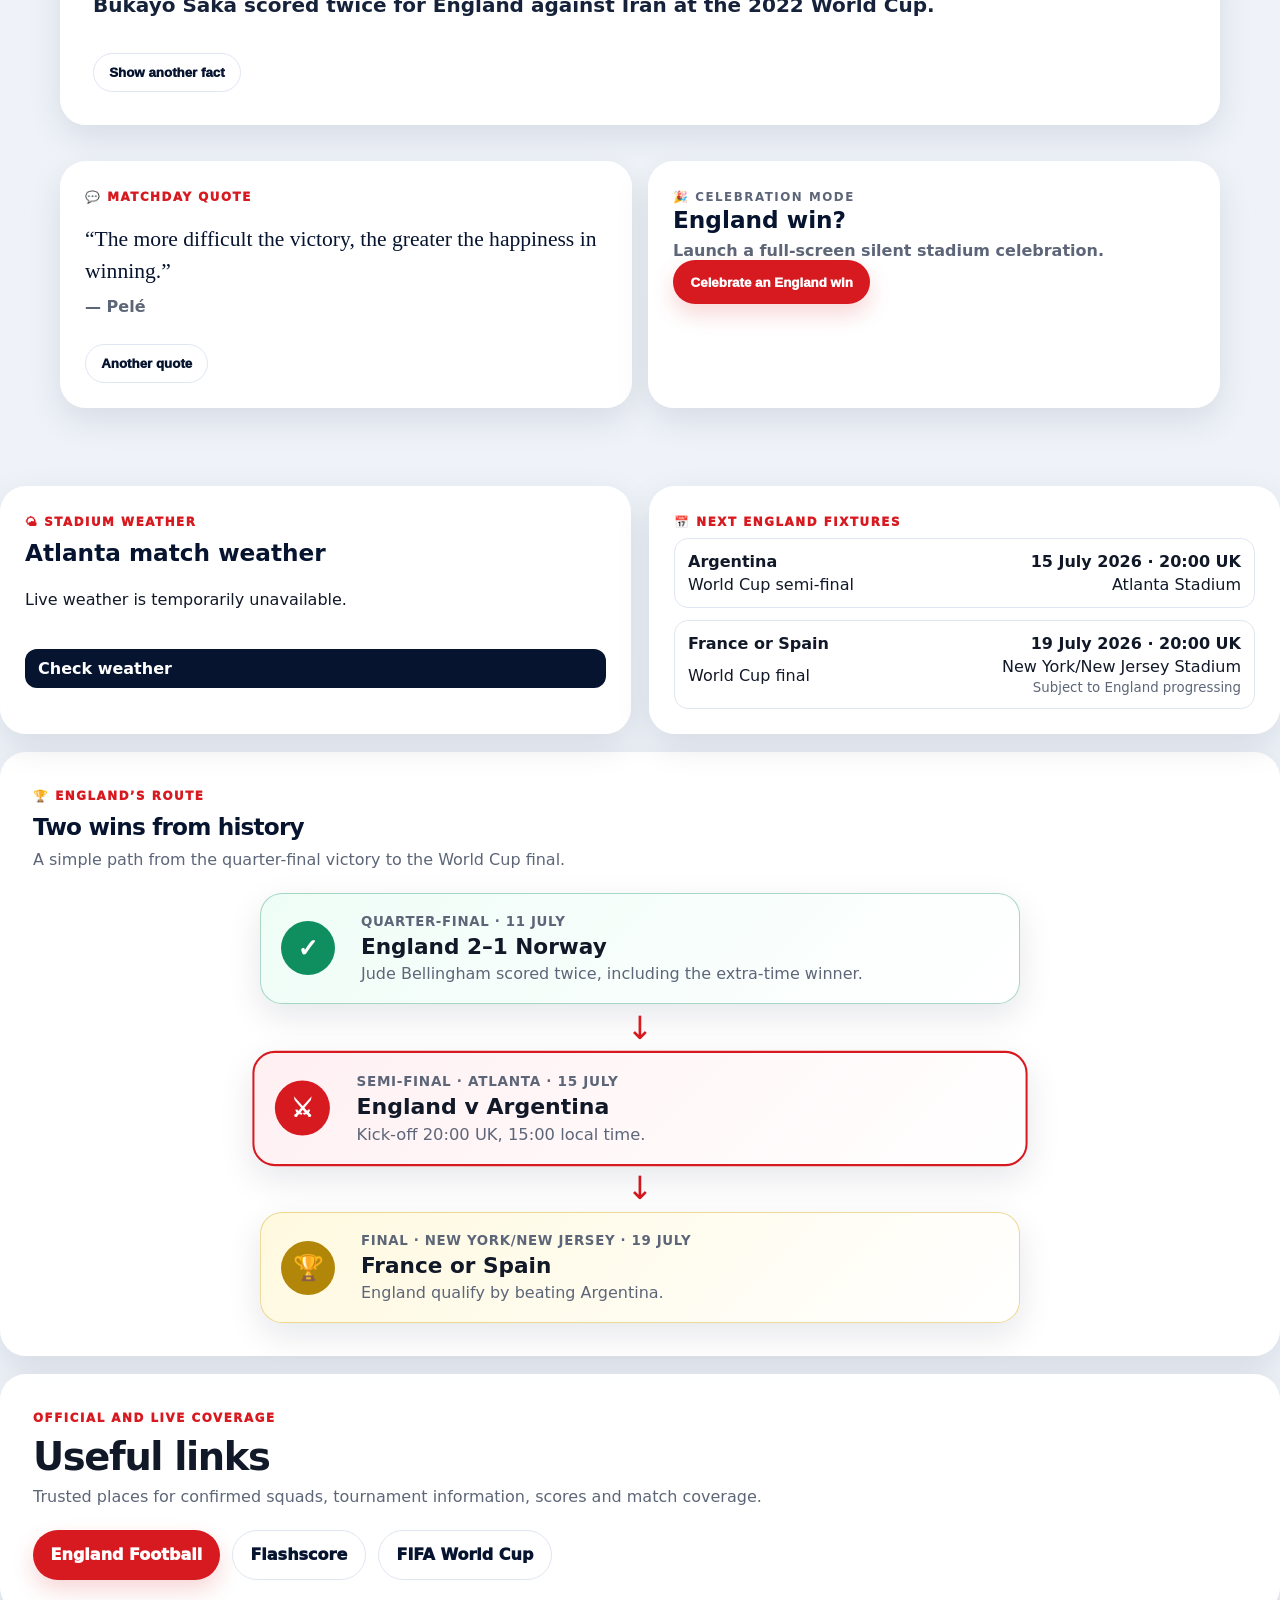
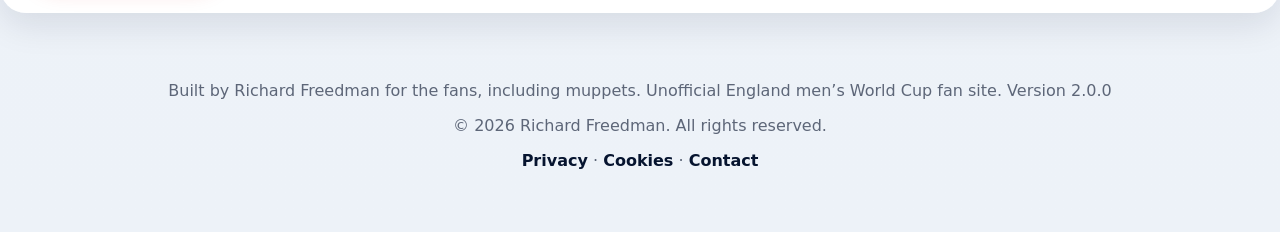
==== commit cff952e3: "Add files via upload" ====
--- a/index.html
+++ b/index.html
@@ -1,17 +1,187 @@
-<!doctype html><html lang="en"><head><meta charset="utf-8"><meta name="viewport" content="width=device-width,initial-scale=1"><title>Albion Fan Hub</title><meta name="description" content="Clean unofficial Brighton & Hove Albion supporter hub with fixtures, XI picker, quiz and match predictor."><link rel="icon" href="favicon.svg"><link rel="stylesheet" href="style.css"></head><body>
-<header class="hero" id="top"><nav class="topbar"><a class="brand" href="#top"><img src="assets/clean-albion-graphic.svg" alt="Seagull graphic"><span>Albion Fan Hub</span></a><button id="menuToggle" class="menu-toggle">Menu</button><div id="navLinks" class="nav-links"><a href="#next-match">Next match</a><a href="#xi">Pick XI</a><a href="#fixtures">Fixtures</a><a href="#quiz">Quiz</a><a href="#history">History</a></div></nav>
-<div class="hero-grid"><section class="hero-copy"><p class="eyebrow">2026/27 season</p><h1>Brighton & Hove Albion</h1><p class="lead">A clean, unofficial supporter hub for fixtures, team selection, Albion history and matchday fun.</p><div class="seagull-flight" aria-hidden="true">⌁ 🕊️ ⌁</div></section><section class="match-card" id="next-match"><p class="eyebrow">Next fixture</p><h2>Albion v Aston Villa</h2><p>Sunday 23 August 2026 · 14:00 · Amex Stadium</p><div id="countdown" class="countdown"></div><p class="small">Premier League dates remain subject to change.</p></section></div></header>
-<main id="main">
-<section class="dashboard"><article><b>Home</b><p>Amex Stadium</p></article><article><b>Founded</b><p>1901</p></article><article><b>Nickname</b><p>The Seagulls</p></article><article><b>Next opponent</b><p>Aston Villa</p></article></section>
-<section class="card" id="team-news"><div class="section-head"><p class="eyebrow">Team news</p><h2>Predicted XI and your XI</h2><p>The preset is an unofficial early prediction. Use the selectors below to build and save your own team.</p></div><div class="news-grid"><article><b>Current squad only</b><p>Van Hecke has been removed because he is no longer on the official first-team list.</p></article><article><b>Formation</b><p>Choose 4-2-3-1, 4-3-3 or 3-4-2-1.</p></article><article><b>Confirmed team</b><p>Check official club channels close to kick-off.</p></article></div></section>
-<section class="card" id="xi"><div class="section-head"><p class="eyebrow">Team selector</p><h2>Pick your Albion XI</h2><p>Choose a formation, fill all eleven positions and save your line-up on this device.</p></div><div class="xi-controls"><label>Formation<select id="formation"><option>4-2-3-1</option><option>4-3-3</option><option>3-4-2-1</option></select></label><button id="loadPredicted">Load predicted XI</button><button id="clearXI" class="ghost">Clear</button></div><div id="pitch" class="pitch" aria-live="polite"></div><div id="xiMessage" class="result"></div></section>
-<section class="feature-grid"><article class="mini-card"><p class="eyebrow">Falmer weather</p><h2>Matchday forecast</h2><div id="weatherPanel"><p>A detailed forecast will appear when the fixture is within the reliable forecast window.</p></div></article><article class="mini-card"><p class="eyebrow">Celebrate</p><h2>Albion win!</h2><p>Launch a blue-and-white celebration with flying Seagulls.</p><button id="winConfetti">Celebrate a Brighton win</button></article></section>
-<section class="card" id="fixtures"><div class="section-head"><p class="eyebrow">Premier League</p><h2>Albion fixtures 2026/27</h2><p>The full league list, beginning at home to Aston Villa.</p></div><div class="fixture-tools"><input id="fixtureSearch" type="search" placeholder="Search opponent"><select id="venueFilter"><option value="all">Home and away</option><option value="H">Home only</option><option value="A">Away only</option></select></div><div id="fixtureList" class="fixtures-list"></div></section>
-<section class="card" id="quiz"><div class="section-head"><p class="eyebrow">Albion quiz</p><h2>Five random questions</h2><p>Five questions are selected from the Brighton question bank each time.</p></div><div id="quizContainer"></div><div class="button-row"><button id="checkQuiz">Check answers</button><button id="newQuiz" class="ghost">New questions</button></div><div id="quizResult" class="result"></div></section>
-<section class="card predictor" id="predictor"><div class="section-head"><p class="eyebrow">Match predictor</p><h2>Albion v Aston Villa</h2></div><div class="predictor-grid"><label>Albion goals<input id="homeScore" type="number" min="0" max="15" value="2"></label><label>Villa goals<input id="awayScore" type="number" min="0" max="15" value="1"></label><label>First Albion scorer<select id="firstScorer"></select></label><label>Player of the match<select id="motm"></select></label></div><button id="savePrediction">Save prediction</button><div id="predictionSummary" class="result"></div></section>
-<section class="card" id="history"><div class="section-head"><p class="eyebrow">Albion history</p><h2>From the Goldstone to Europe</h2></div><div class="journey"><article><b>1901</b><p>Brighton & Hove Albion founded.</p></article><article><b>1983</b><p>FA Cup final at Wembley.</p></article><article><b>1997</b><p>League status secured at Hereford.</p></article><article><b>2011</b><p>The Amex opens.</p></article><article><b>2017</b><p>Promotion to the Premier League.</p></article><article><b>2023</b><p>First qualification for European football.</p></article></div></section>
-<section class="card facts"><div class="section-head"><p class="eyebrow">Albion at a glance</p><h2>Brighton fact</h2></div><p id="factText"></p><button id="newFact" class="ghost">Another fact</button></section>
-<section class="card links"><h2>Useful links</h2><div class="cta-row"><a href="https://www.brightonandhovealbion.com/" target="_blank" rel="noopener">Official Albion site</a><a class="secondary" href="https://www.brightonandhovealbion.com/first-team-men-squad" target="_blank" rel="noopener">Current squad</a><a class="secondary" href="https://www.brightonandhovealbion.com/fixtures-first-team-men" target="_blank" rel="noopener">Official fixtures</a></div></section>
-</main><footer><p>Unofficial Brighton & Hove Albion supporter site. Built by Richard Freedman.</p><p><a href="privacy.html">Privacy</a> · <a href="cookies.html">Cookies</a> · <a href="contact.html">Contact</a></p></footer>
-<div id="celebration" class="celebration"><div class="celebration-card"><div class="big">🕊️ 🕊️ 🕊️</div><h2>ALBION WIN!</h2><p>Blue and white, all the way.</p><button id="closeCelebration">Close</button></div></div>
-<script src="quiz-data.js"></script><script src="content-data.js"></script><script src="app.js"></script></body></html>+<!doctype html>
+<html lang="en">
+<head>
+  <meta charset="utf-8" />
+  <meta name="viewport" content="width=device-width, initial-scale=1, viewport-fit=cover" />
+  <title>Three Lions Countdown | England Men’s World Cup Match Centre</title>
+  <meta name="description" content="A fast England men’s World Cup match centre with countdown, road to the final, quiz, score predictor." />
+  <meta name="theme-color" content="#07152f" />
+  <meta property="og:title" content="Three Lions Countdown" />
+  <meta property="og:description" content="England v Argentina semi-final countdown, quiz, predictor and route to the final." />
+  <meta property="og:type" content="website" />
+  <meta name="twitter:card" content="summary_large_image" />
+  <meta name="keywords" content="England World Cup, Three Lions, England v Argentina, World Cup countdown, England quiz" />
+  <meta name="robots" content="index, follow" />
+  <link rel="icon" href="favicon.svg" type="image/svg+xml">
+  <link rel="stylesheet" href="style.css" />
+</head>
+<body>
+  <a class="skip-link" href="#main">Skip to content</a>
+  <div class="loader" id="loader" aria-hidden="true"><div><b>🦁 Three Lions Countdown</b><span>Loading matchday...</span></div></div>
+
+  <header class="hero" id="top">
+    <nav class="topbar" aria-label="Main navigation">
+      <a class="brand" href="#top">🦁 <span>Three Lions Countdown</span></a>
+      <button class="menu-toggle" id="menuToggle" aria-expanded="false" aria-controls="navLinks">Menu</button>
+      <div class="nav-links" id="navLinks">
+        <a href="#road">Road</a>
+        <a href="#team-news">Team News</a>
+        <a href="#quiz">Quiz</a>
+        <a href="#fan-poll">Poll</a>
+        <a href="#spotlight">Players</a>
+        <a href="#predictor">Predictor</a>
+      </div>
+    </nav>
+    <div class="hero-grid reveal">
+      <section class="hero-copy">
+        <p class="eyebrow" id="heroStage">Semi-final countdown</p>
+        <h1 id="heroMatch">England v Argentina</h1>
+        <p class="motto">Every match. Every goal. Every step to the World Cup Final.</p>
+        <p class="lead">Countdown, team news, predictions, quiz and England’s route to the final.</p>
+        <div class="meta-row" aria-label="Match information">
+          <span id="metaCompetition">⚽ World Cup semi-final</span>
+          <span id="metaDate">📅 15 July 2026</span>
+          <span id="metaVenue">🏟️ Atlanta</span>
+        </div>
+      </section>
+      <aside class="countdown-card" aria-label="Countdown to kick-off">
+        <div class="countdown" id="countdown"><span>--</span><span>--</span><span>--</span><span>--</span></div>
+        <div class="labels"><b>days</b><b>hours</b><b>mins</b><b>secs</b></div>
+        <p id="kickoffLocal">Kick-off time loading...</p>
+      </aside>
+    </div>
+  </header>
+
+  <main id="main"><section id="matchStatusBanner" class="match-status-banner" aria-live="polite"><b id="matchStatusText">Match day</b><span id="matchStatusDetail">England v Argentina</span></section>
+    <section class="dashboard reveal" aria-label="World Cup dashboard">
+      <article><span>⏳</span><b>Countdown</b><p id="dashCountdown">Loading...</p></article>
+      <article><span>🏆</span><b>Next match</b><p id="dashMatch">England v Argentina</p></article>
+      <article><span>🛣️</span><b>Progress</b><p id="dashProgress">Semi-final stage</p></article>
+    </section>
+
+    <section class="matchday-extras reveal" id="spotlight" aria-label="Matchday extras">
+      <article class="mini-card spotlight-card">
+        <p class="eyebrow">⭐ Player spotlight</p>
+        <div class="spotlight-player"><div class="player-initials" id="spotlightInitials">HK</div><div class="spotlight-copy"><h2 id="spotlightName">Harry Kane</h2><p id="spotlightInfo">Captain and centre-forward.</p><ul id="spotlightFacts" class="spotlight-facts"></ul><button id="nextSpotlight" class="ghost small-btn">Show another player</button></div></div>
+      </article>
+      <article class="mini-card">
+        <p class="eyebrow">📈 Recent form</p><h2>England’s last five</h2>
+        <div class="form-row" id="recentForm" aria-label="England recent form"></div>
+        <p class="small-note">Most recent match shown first.</p>
+      </article>
+      <article class="mini-card">
+        <p class="eyebrow">🕒 Kick-off times</p><h2>Match time</h2>
+        <div class="time-list"><span><b>Your local time</b><strong id="localTimeExtra">Detecting…</strong></span><span><b>United Kingdom</b>20:00</span><span><b>Belgium</b>21:00</span><span><b>Atlanta</b>15:00</span></div>
+      </article>
+    </section>
+
+    <section class="card road reveal" id="road">
+      <div class="section-head"><p class="eyebrow">Tournament path</p><h2>England’s Road to the Final</h2><p>Follow England’s men through the World Cup knockout route.</p></div>
+      <div class="journey" id="journey"></div>
+    </section>
+
+    <section class="card team-news reveal" id="team-news">
+      <div class="section-head"><p class="eyebrow">England v Argentina</p><h2>Team News <span id="lineupBadge" class="lineup-badge predicted">Predicted XI</span></h2><p id="lineupUpdated">Latest semi-final notes for England supporters.</p></div>
+      <div class="news-grid" id="teamNewsList" aria-live="polite"></div>
+      <p class="news-disclaimer">Unofficial fan notes. Check official team channels for confirmed line-ups.</p>
+    </section>
+
+    <section class="card opponent-card reveal" id="opponent">
+      <div class="section-head"><p class="eyebrow">🇦🇷 Semi-final opposition</p><h2>Argentina at a glance</h2><p>Five quick facts before the World Cup semi-final.</p></div>
+      <div class="opponent-grid">
+        <article><span>⭐</span><b>Key figure</b><p>Lionel Messi remains Argentina’s main creative threat.</p></article>
+        <article><span>⚽</span><b>Quarter-final</b><p>Argentina beat Switzerland 3–1 after extra time.</p></article>
+        <article><span>🧠</span><b>Style</b><p>Patient possession, clever movement and ruthless transitions.</p></article>
+        <article><span>📚</span><b>World Cup history</b><p>Five meetings: three England wins, one Argentina win and one draw before an Argentina shoot-out victory.</p></article>
+      </div>
+    </section>
+
+    <section class="card quiz reveal" id="quiz">
+      <div class="section-head"><p class="eyebrow">World Cup quiz</p><h2>Five-question England challenge</h2><p>Five random medium and hard questions from a bank of 200. Play again for a fresh set.</p></div>
+      <div id="quizContainer" class="quiz-list" aria-live="polite"></div>
+      <div class="button-row"><button id="checkQuiz">Check answers</button><button id="newQuiz" class="ghost">Play 5 new questions</button></div>
+      <div class="quiz-stats"><span>Current streak: <b id="quizStreak">0</b></span><span>Best score: <b id="quizBest">0/5</b></span></div><div id="quizResult" class="result" role="status"></div>
+    </section>
+
+    <section class="card poll-card reveal" id="fan-poll">
+      <div class="section-head"><p class="eyebrow">Fan poll</p><h2>How far will England go?</h2><p>Vote once on this device and see the local fan mood. Lightweight, private and perfect for mobile.</p></div>
+      <div class="poll-options" id="pollOptions" role="group" aria-label="How far will England go poll">
+        <button type="button" class="poll-option" data-choice="Semi-final exit">Semi-final exit</button>
+        <button type="button" class="poll-option" data-choice="Semi-final">Semi-final</button>
+        <button type="button" class="poll-option" data-choice="Runner-up">Runner-up</button>
+        <button type="button" class="poll-option winner" data-choice="World Cup winners">World Cup winners 🏆</button>
+      </div>
+      <div class="poll-results" id="pollResults" aria-live="polite"></div>
+    </section>
+
+    <section class="card confidence-card reveal" id="confidence">
+      <div class="section-head"><p class="eyebrow">Confidence meter</p><h2>How confident are you England will beat Argentina?</h2><p>Slide it, save it and compare your matchday mood.</p></div>
+      <div class="confidence-wrap">
+        <input id="confidenceSlider" type="range" min="0" max="100" value="70" aria-label="England confidence percentage">
+        <div class="confidence-readout"><strong id="confidenceValue">70%</strong><span id="confidenceLabel">Strong belief</span></div>
+      </div>
+      <div class="button-row"><button id="saveConfidence" type="button">Save confidence</button><button id="resetConfidence" type="button" class="ghost">Reset</button></div>
+    </section>
+
+    <section class="card predictor reveal" id="predictor">
+      <div class="section-head"><p class="eyebrow">Match prediction</p><h2>Score Predictor</h2><p>Pick any score and the first England goalscorer.</p></div>
+      <div class="predictor-grid">
+        <label>England goals<input id="engScore" type="number" min="0" max="20" value="2" inputmode="numeric"></label>
+        <label>Argentina goals<input id="norScore" type="number" min="0" max="20" value="1" inputmode="numeric"></label>
+        <label>First England scorer<select id="firstScorer"></select></label>
+        <label>Player of the match<select id="playerOfMatch"></select></label>
+        <label>England corners<input id="engCorners" type="number" min="0" max="30" value="6" inputmode="numeric"></label>
+        <label>England clean sheet<select id="cleanSheet"><option value="Yes">Yes</option><option value="No">No</option></select></label>
+      </div>
+      <div class="button-row"><button id="savePrediction">Save prediction</button><button id="copyPrediction" class="ghost">Copy prediction</button></div>
+      <div class="summary prediction-card" id="predictionSummary" aria-live="polite">Make your prediction above.</div>
+    </section>
+
+    <section class="card facts reveal" id="fact"><div class="section-head"><p class="eyebrow">Did you know?</p><h2>England World Cup Fact</h2></div><p id="factText"></p><button id="newFact" class="ghost small-btn">Show another fact</button></section>
+
+    <section class="two-card-row reveal" aria-label="Fan extras">
+      <article class="mini-card quote-card"><p class="eyebrow">💬 Matchday quote</p><blockquote id="matchQuote">“Football is nothing without fans.”</blockquote><p id="quoteAttribution" class="quote-attribution">— Matt Busby</p><button id="newQuote" class="ghost small-btn">Another quote</button></article>
+      <article class="mini-card celebration-mode"><p class="eyebrow">🎉 Celebration mode</p><h2>England win?</h2><p>Launch a full-screen silent stadium celebration.</p><button id="winConfetti">Celebrate an England win</button></article>
+    </section>
+
+  </main>
+
+  <button class="back-top" id="backTop" aria-label="Back to top">↑</button>
+
+    <section class="feature-grid reveal" id="live-info" aria-label="Live match information">
+      <article class="mini-card weather-card">
+        <p class="eyebrow">🌤 Stadium weather</p>
+        <h2 id="weatherTitle">Atlanta match weather</h2>
+        <div id="weatherPanel" class="weather-panel" aria-live="polite"><p>Loading match-day weather…</p></div>
+      </article>
+      <article class="mini-card fixtures-card">
+        <p class="eyebrow">📅 Next England fixtures</p>
+        <div id="nextFixtures" class="fixtures-list"></div>
+      </article>
+    </section>
+
+    <section class="route-final reveal" aria-label="England route to the final">
+      <article class="mini-card simple-route-card">
+        <div class="section-head"><p class="eyebrow">🏆 England’s route</p><h2>Two wins from history</h2><p>A simple path from the quarter-final victory to the World Cup final.</p></div>
+        <div class="simple-route">
+          <article class="route-stage done"><span class="route-icon">✓</span><div><small>Quarter-final · 11 July</small><b>England 2–1 Norway</b><p>Jude Bellingham scored twice, including the extra-time winner.</p></div></article>
+          <div class="route-arrow">↓</div>
+          <article class="route-stage current"><span class="route-icon">⚔</span><div><small>Semi-final · Atlanta · 15 July</small><b>England v Argentina</b><p>Kick-off 20:00 UK, 15:00 local time.</p></div></article>
+          <div class="route-arrow">↓</div>
+          <article class="route-stage future"><span class="route-icon">🏆</span><div><small>Final · New York/New Jersey · 19 July</small><b>France or Spain</b><p>England qualify by beating Argentina.</p></div></article>
+        </div>
+      </article>
+    </section>
+
+    <section class="card links reveal useful-links-end"><div class="section-head"><p class="eyebrow">Official and live coverage</p><h2>Useful links</h2><p>Trusted places for confirmed squads, tournament information, scores and match coverage.</p></div><div class="cta-row"><a id="englandLink" href="https://www.englandfootball.com/england/mens-senior-team" target="_blank" rel="noopener">England Football</a><a id="flashscoreLink" class="secondary" href="https://www.flashscore.com/football/" target="_blank" rel="noopener">Flashscore</a><a id="fifaLink" class="secondary" href="https://www.fifa.com/en/tournaments/mens/worldcup/canadamexicousa2026" target="_blank" rel="noopener">FIFA World Cup</a></div></section>
+
+  <footer><p>Built by Richard Freedman for the fans, including muppets. Unofficial England men’s World Cup fan site. <span id="versionText">Version 1.0</span></p><p class="copyright">© 2026 Richard Freedman. All rights reserved.</p><p class="footer-links"><a href="privacy.html">Privacy</a> · <a href="cookies.html">Cookies</a> · <a href="contact.html">Contact</a></p></footer>
+  <div class="celebration" id="celebration" role="dialog" aria-modal="true" aria-labelledby="celebrationTitle"><div class="stadium-lights"></div><div class="flag flag-left">🏴</div><div class="flag flag-right">🏴</div><div class="fireworks" aria-hidden="true"><i></i><i></i><i></i><i></i></div><div class="celebration-card"><div class="crest-burst">🦁</div><div class="big trophy-rise">🏆</div><h2 id="celebrationTitle">ENGLAND WIN!</h2><p>Three Lions roar on.</p><div class="sparkle-row">✦ ✧ ✦ ✧ ✦</div><button id="closeCelebration">Close celebration</button></div></div>
+  <div class="cookie" id="cookie"><span>This site uses local storage to remember your prediction and cookie choice.</span><button id="acceptCookie">OK</button></div>
+  <script>window.addEventListener('load',()=>setTimeout(()=>document.getElementById('loader')?.classList.add('hide'),1200));setTimeout(()=>document.getElementById('loader')?.classList.add('hide'),5000);</script>
+  <script src="config.js"></script>
+  <script src="quiz-data.js"></script>
+  <script src="content-data.js"></script>
+  <script src="app.js" defer></script>
+</body>
+</html>
--- a/style.css
+++ b/style.css
@@ -1,5 +1,5 @@
 :root{
-  --navy:#06142f;--navy2:#0b2452;--blue:#113a7a;--red:#0057b8;--gold:#f4c542;--green:#0f8f5f;
+  --navy:#06142f;--navy2:#0b2452;--blue:#113a7a;--red:#d71920;--gold:#f4c542;--green:#0f8f5f;
   --paper:#f5f7fb;--paper2:#edf2f8;--ink:#111827;--muted:#5d6678;--card:#ffffff;--line:#dfe6f1;
   --shadow:0 22px 60px rgba(6,20,47,.16);--soft:0 12px 34px rgba(6,20,47,.10);--radius:26px;
 }
@@ -51,7 +51,7 @@
 
 /* Version 1.4 professional fan edition */
 .match-status-banner{display:flex;justify-content:space-between;gap:12px;align-items:center;padding:12px 18px;margin:0 0 18px;border-radius:16px;background:#fff3cd;border:1px solid #e5c85a;color:#5f4c00}.match-status-banner[data-status="live-now"]{background:#ffe3e3;border-color:#df3131;color:#8d1111}.match-status-banner[data-status="full-time"]{background:#e7eef8;border-color:#8ba3c7;color:#18345e}.lineup-badge{display:inline-flex;vertical-align:middle;padding:5px 9px;border-radius:999px;font-size:.72rem;letter-spacing:.04em}.lineup-badge.predicted{background:#fff3cd;color:#665000}.lineup-badge.confirmed{background:#dff5e8;color:#075f35}.spotlight-copy{min-width:0}.spotlight-facts{margin:12px 0;padding-left:20px;color:var(--muted);display:grid;gap:6px}.quote-attribution{font-weight:800;color:var(--muted);margin-top:-4px}.quiz-stats{display:flex;gap:16px;flex-wrap:wrap;margin:14px 0;padding:10px 12px;border-radius:12px;background:var(--soft)}.prediction-card{display:grid;gap:10px;text-align:left}.prediction-card strong{font-size:1.5rem;color:var(--navy)}.prediction-kicker{font-size:.78rem;text-transform:uppercase;letter-spacing:.12em;font-weight:900;color:var(--red)}.prediction-details{display:flex;flex-wrap:wrap;gap:8px}.prediction-details span{padding:7px 9px;border-radius:999px;background:var(--soft);border:1px solid var(--line);font-size:.9rem}.journey .live{transform:scale(1.025);box-shadow:0 14px 32px rgba(227,27,35,.16);border-color:var(--red)}
-.celebration{overflow:hidden;background:radial-gradient(circle at 50% 65%,rgba(255,255,255,.26),transparent 32%),linear-gradient(180deg,rgba(3,14,39,.98),rgba(8,40,90,.98));}.celebration-card{position:relative;z-index:4;max-width:620px;padding:36px;border:2px solid rgba(255,255,255,.65);box-shadow:0 0 80px rgba(255,255,255,.3),0 25px 80px rgba(0,0,0,.55);background:linear-gradient(145deg,rgba(255,255,255,.98),rgba(236,243,255,.94))}.celebration-card h2{font-size:clamp(2.8rem,10vw,6.2rem);line-height:.9;color:#0057b8;text-shadow:0 5px 0 #fff,0 10px 28px rgba(227,27,35,.35)}.crest-burst{font-size:4rem;animation:crestPulse 1.2s infinite alternate}.trophy-rise{font-size:6rem;animation:trophyRise 1.4s ease both}.sparkle-row{font-size:2rem;color:#e2b121;letter-spacing:.25em}.stadium-lights{position:absolute;inset:-10%;background:repeating-conic-gradient(from 0deg,transparent 0 10deg,rgba(255,255,255,.15) 11deg 13deg,transparent 14deg 30deg);animation:lightsSpin 12s linear infinite}.flag{position:absolute;top:18%;font-size:7rem;z-index:3;filter:drop-shadow(0 12px 18px rgba(0,0,0,.4));animation:flagWave 1s ease-in-out infinite alternate}.flag-left{left:5%;transform:rotate(-12deg)}.flag-right{right:5%;transform:scaleX(-1) rotate(-12deg)}.fireworks i{position:absolute;width:12px;height:12px;border-radius:50%;box-shadow:0 -55px #fff,39px -39px #0057b8,55px 0 #fff,39px 39px #e2b121,0 55px #fff,-39px 39px #0057b8,-55px 0 #fff,-39px -39px #e2b121;animation:firework 1.6s infinite}.fireworks i:nth-child(1){left:18%;top:25%}.fireworks i:nth-child(2){right:18%;top:20%;animation-delay:.35s}.fireworks i:nth-child(3){left:25%;bottom:18%;animation-delay:.7s}.fireworks i:nth-child(4){right:25%;bottom:22%;animation-delay:1s}.confetti-piece{position:fixed;top:-40px;z-index:260;pointer-events:none;animation:confettiFall 3.8s linear forwards;color:#fff;text-shadow:0 0 8px #0057b8}.celebrating{overflow:hidden}@keyframes trophyRise{from{transform:translateY(80px) scale(.5);opacity:0}to{transform:none;opacity:1}}@keyframes crestPulse{to{transform:scale(1.18) rotate(4deg)}}@keyframes lightsSpin{to{transform:rotate(360deg)}}@keyframes flagWave{to{transform:rotate(8deg) scale(1.08)}}@keyframes firework{0%{transform:scale(.2);opacity:0}35%{opacity:1}100%{transform:scale(1.5);opacity:0}}@keyframes confettiFall{to{transform:translateY(112vh) rotate(900deg);opacity:.15}}
+.celebration{overflow:hidden;background:radial-gradient(circle at 50% 65%,rgba(255,255,255,.26),transparent 32%),linear-gradient(180deg,rgba(3,14,39,.98),rgba(8,40,90,.98));}.celebration-card{position:relative;z-index:4;max-width:620px;padding:36px;border:2px solid rgba(255,255,255,.65);box-shadow:0 0 80px rgba(255,255,255,.3),0 25px 80px rgba(0,0,0,.55);background:linear-gradient(145deg,rgba(255,255,255,.98),rgba(236,243,255,.94))}.celebration-card h2{font-size:clamp(2.8rem,10vw,6.2rem);line-height:.9;color:#e31b23;text-shadow:0 5px 0 #fff,0 10px 28px rgba(227,27,35,.35)}.crest-burst{font-size:4rem;animation:crestPulse 1.2s infinite alternate}.trophy-rise{font-size:6rem;animation:trophyRise 1.4s ease both}.sparkle-row{font-size:2rem;color:#e2b121;letter-spacing:.25em}.stadium-lights{position:absolute;inset:-10%;background:repeating-conic-gradient(from 0deg,transparent 0 10deg,rgba(255,255,255,.15) 11deg 13deg,transparent 14deg 30deg);animation:lightsSpin 12s linear infinite}.flag{position:absolute;top:18%;font-size:7rem;z-index:3;filter:drop-shadow(0 12px 18px rgba(0,0,0,.4));animation:flagWave 1s ease-in-out infinite alternate}.flag-left{left:5%;transform:rotate(-12deg)}.flag-right{right:5%;transform:scaleX(-1) rotate(-12deg)}.fireworks i{position:absolute;width:12px;height:12px;border-radius:50%;box-shadow:0 -55px #fff,39px -39px #e31b23,55px 0 #fff,39px 39px #e2b121,0 55px #fff,-39px 39px #e31b23,-55px 0 #fff,-39px -39px #e2b121;animation:firework 1.6s infinite}.fireworks i:nth-child(1){left:18%;top:25%}.fireworks i:nth-child(2){right:18%;top:20%;animation-delay:.35s}.fireworks i:nth-child(3){left:25%;bottom:18%;animation-delay:.7s}.fireworks i:nth-child(4){right:25%;bottom:22%;animation-delay:1s}.confetti-piece{position:fixed;top:-40px;z-index:260;pointer-events:none;animation:confettiFall 3.8s linear forwards;color:#fff;text-shadow:0 0 8px #e31b23}.celebrating{overflow:hidden}@keyframes trophyRise{from{transform:translateY(80px) scale(.5);opacity:0}to{transform:none;opacity:1}}@keyframes crestPulse{to{transform:scale(1.18) rotate(4deg)}}@keyframes lightsSpin{to{transform:rotate(360deg)}}@keyframes flagWave{to{transform:rotate(8deg) scale(1.08)}}@keyframes firework{0%{transform:scale(.2);opacity:0}35%{opacity:1}100%{transform:scale(1.5);opacity:0}}@keyframes confettiFall{to{transform:translateY(112vh) rotate(900deg);opacity:.15}}
 button:focus-visible,a:focus-visible,input:focus-visible,select:focus-visible{outline:4px solid #f3c84b;outline-offset:3px}.small-note,.news-disclaimer{color:#44546b}
 @media(max-width:650px){.match-status-banner{align-items:flex-start;flex-direction:column}.flag{font-size:4rem;top:8%}.celebration-card{margin:14px;padding:24px}.prediction-details{display:grid}.spotlight-player{align-items:flex-start}}
 @media(prefers-reduced-motion:reduce){*,*::before,*::after{animation-duration:.001ms!important;animation-iteration-count:1!important;scroll-behavior:auto!important}.fireworks,.stadium-lights,.flag{display:none}.reveal{opacity:1!important;transform:none!important}}
@@ -72,7 +72,3 @@
 
 /* Version 1.7 semi-final refresh */
 .opponent-grid{display:grid;grid-template-columns:repeat(4,1fr);gap:14px}.opponent-grid article{padding:18px;border:1px solid var(--line);border-radius:18px;background:linear-gradient(180deg,#f2f9ff,#fff)}.opponent-grid span{font-size:1.8rem}.opponent-grid b{display:block;margin:.55rem 0 .35rem}.opponent-grid p{margin:0;color:var(--muted);line-height:1.5}.simple-route-card{padding:clamp(20px,3vw,32px);margin:18px 0}.simple-route{max-width:760px;margin:auto;display:grid;justify-items:stretch}.route-stage{display:grid;grid-template-columns:64px 1fr;gap:16px;align-items:center;padding:20px;border-radius:22px;border:1px solid var(--line);background:var(--card);box-shadow:var(--soft)}.route-stage.done{border-color:rgba(15,143,95,.35);background:linear-gradient(135deg,#effdf7,#fff)}.route-stage.current{border:2px solid var(--red);background:linear-gradient(135deg,#fff0f2,#fff);transform:scale(1.02)}.route-stage.future{background:linear-gradient(135deg,#fff9df,#fff);border-color:rgba(215,167,22,.42)}.route-icon{width:54px;height:54px;border-radius:50%;display:grid;place-items:center;font-size:1.55rem;font-weight:950;background:var(--navy);color:#fff}.done .route-icon{background:var(--green)}.current .route-icon{background:var(--red)}.future .route-icon{background:#b28709}.route-stage small{display:block;color:var(--muted);font-weight:850;text-transform:uppercase;letter-spacing:.05em}.route-stage b{display:block;font-size:1.35rem;margin:.3rem 0}.route-stage p{margin:0;color:var(--muted)}.route-arrow{text-align:center;font-size:2rem;color:var(--red);line-height:1;padding:8px}.time-list span strong{color:var(--red)}[data-theme="dark"] .opponent-grid article,[data-theme="dark"] .route-stage{background:#102544}.map-section{display:none!important}@media(max-width:850px){.opponent-grid{grid-template-columns:1fr 1fr}}@media(max-width:560px){.opponent-grid{grid-template-columns:1fr}.route-stage{grid-template-columns:48px 1fr;padding:16px}.route-icon{width:44px;height:44px}.route-stage.current{transform:none}}
-
-/* Clean Albion 4.0 additions */
-.brand img{width:38px;height:38px}.seagull-flight{font-size:2rem;letter-spacing:.5rem;margin-top:20px}.dashboard{display:grid;grid-template-columns:repeat(4,1fr);gap:14px;margin:20px 0}.dashboard article,.news-grid article{padding:18px;border:1px solid var(--line);border-radius:16px;background:var(--card)}.dashboard p,.news-grid p{margin:.35rem 0 0;color:var(--muted)}.xi-controls,.fixture-tools{display:flex;gap:12px;align-items:end;flex-wrap:wrap;margin-bottom:18px}.xi-controls label,.fixture-tools input,.fixture-tools select{flex:1}.pitch{min-height:620px;border-radius:26px;padding:24px;background:linear-gradient(90deg,transparent 49.6%,rgba(255,255,255,.7) 50%,transparent 50.4%),repeating-linear-gradient(0deg,#3a9d55 0 70px,#348f4d 70px 140px);display:grid;grid-template-columns:repeat(4,1fr);gap:18px;align-content:space-around;border:5px solid white;box-shadow:inset 0 0 0 2px rgba(255,255,255,.7)}.player-slot{background:rgba(7,49,111,.92);padding:10px;border-radius:14px;color:white;display:grid;gap:6px;text-align:center}.player-slot select{min-width:0;width:100%;font-size:.82rem}.fixtures-list{max-height:620px;overflow:auto}.quiz-question{border:1px solid var(--line);border-radius:16px;padding:16px;margin:12px 0}.quiz-question label{display:block;padding:7px}.celebration{display:none}.celebration.show{display:grid;position:fixed;inset:0;z-index:99;place-items:center;background:rgba(0,40,100,.92);overflow:hidden}.celebration-card{z-index:2;text-align:center;background:white;color:#07316f;padding:32px;border-radius:24px}.confetti{position:absolute;top:-10%;font-style:normal;font-size:1.5rem;animation:fall 3s linear infinite;color:white}@keyframes fall{to{transform:translateY(120vh) rotate(720deg)}}
-@media(max-width:760px){.dashboard{grid-template-columns:1fr 1fr}.pitch{grid-template-columns:1fr 1fr;min-height:auto}.hero-grid{grid-template-columns:1fr}.nav-links{display:none}.nav-links.open{display:flex}}
